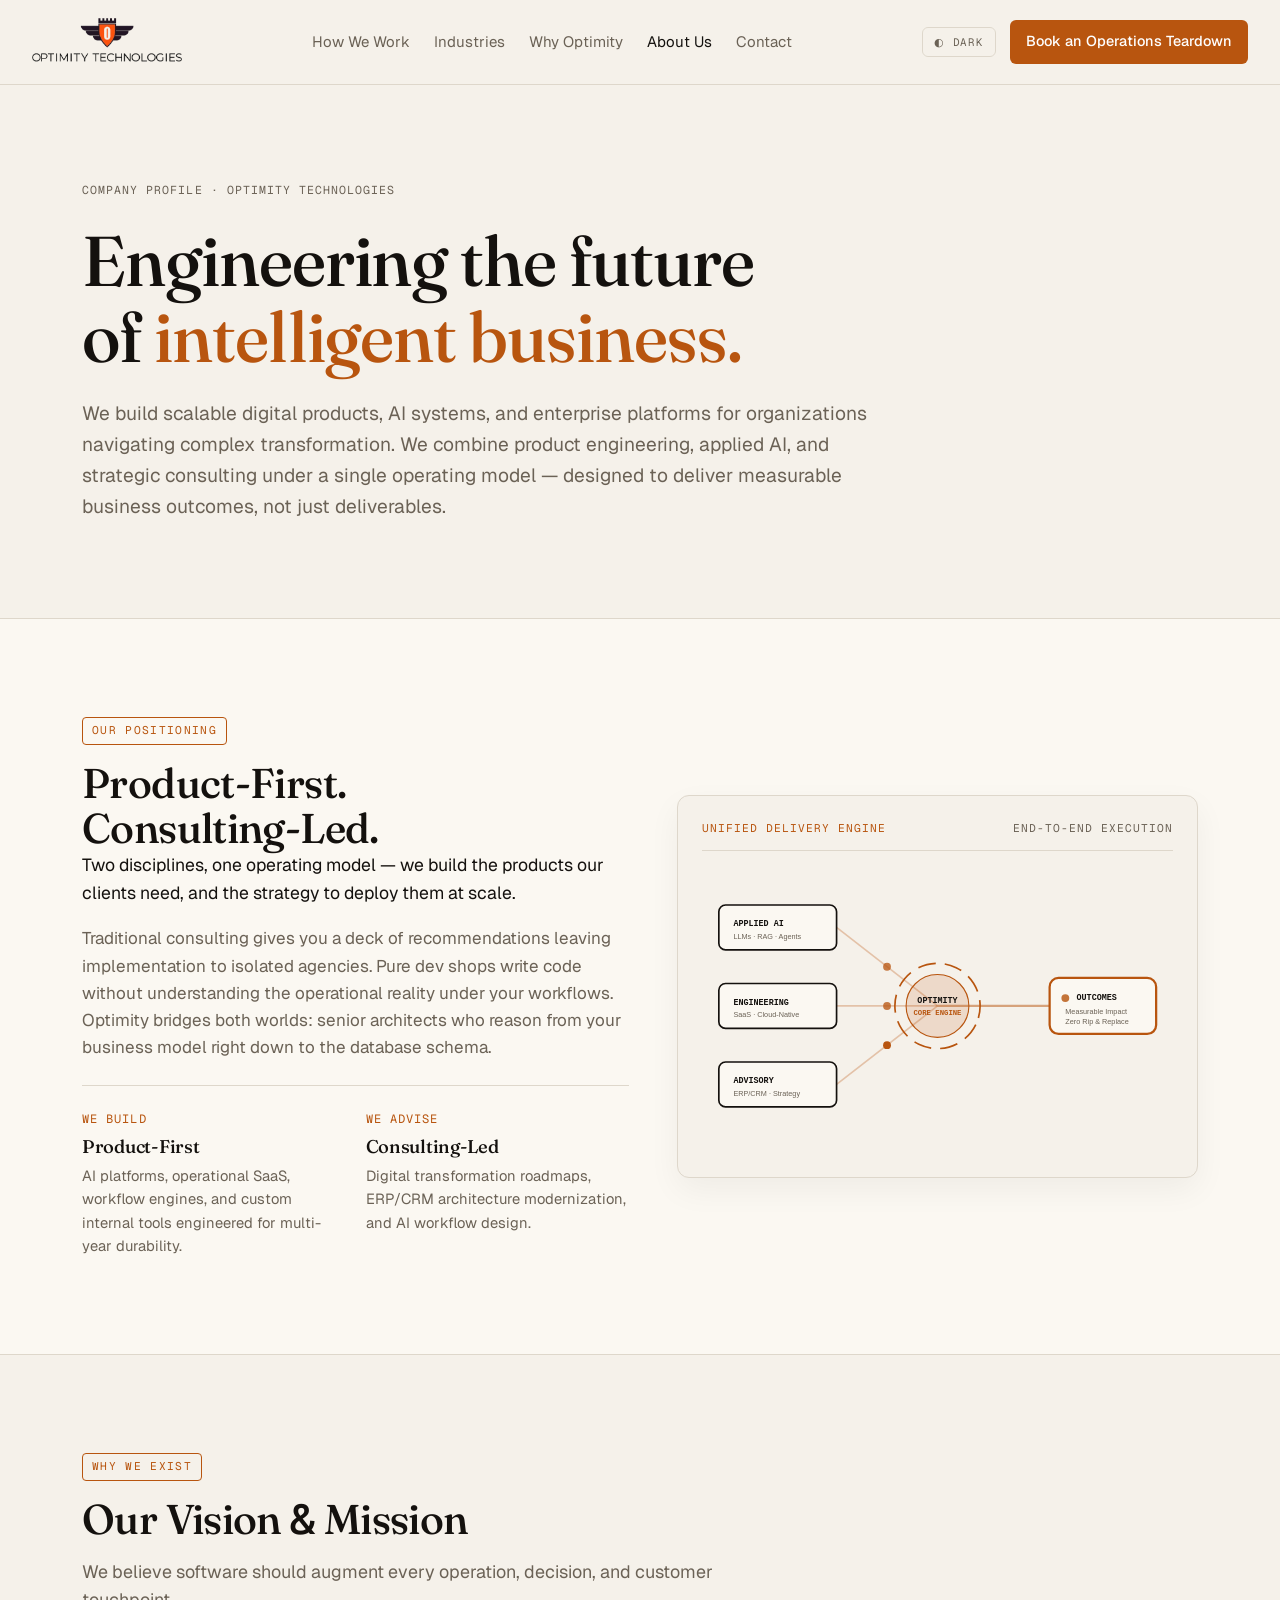
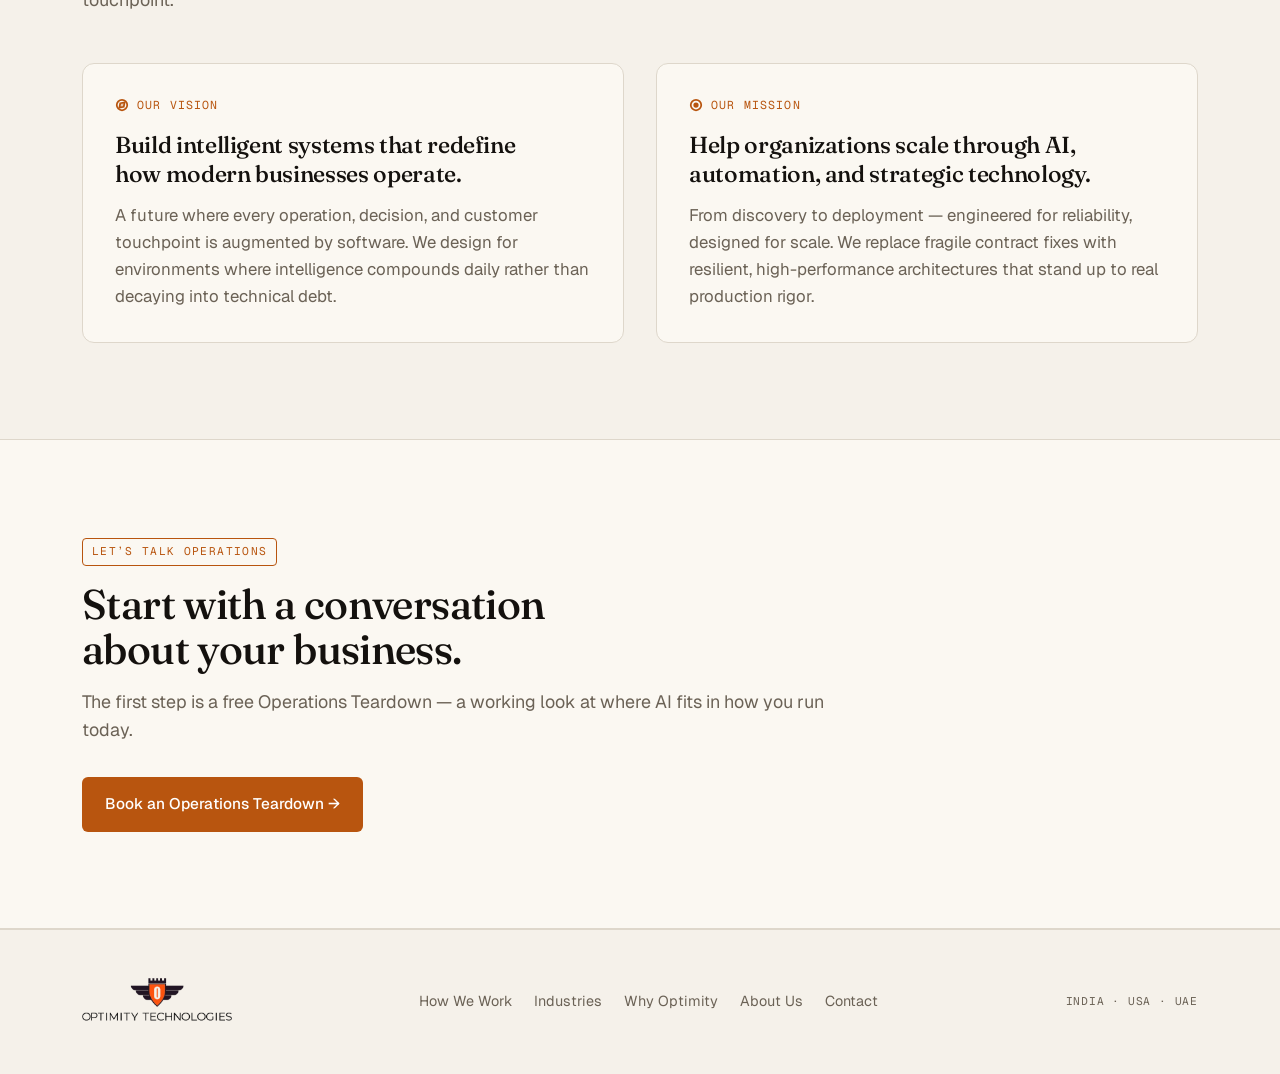
==== about.html @ 27d94c1c "fix(design): audit fixes — cache skew, ampersand glyphs, honest labels, dark-mode logos, SMIL reduce" ====
<!DOCTYPE html>
<html lang="en">
<head>
<meta charset="UTF-8">
<meta name="viewport" content="width=device-width, initial-scale=1.0">
<title>About Us — Optimity Technologies · Engineering the future of intelligent business.</title>
<meta name="description" content="Engineering the future of intelligent business. We combine product engineering, applied AI, and strategic consulting under a single delivery engine.">
<meta name="keywords" content="About Optimity Technologies, AI consulting firm, enterprise engineering team, AI leadership, operational intelligence, Optimity Technologies">
<meta name="author" content="Optimity Technologies">
<meta name="robots" content="index, follow">
<link rel="canonical" href="https://optimitytechnologies.com/about.html">

<!-- Open Graph / WhatsApp / LinkedIn -->
<meta property="og:type" content="website">
<meta property="og:url" content="https://optimitytechnologies.com/about.html">
<meta property="og:title" content="About Us — Optimity Technologies">
<meta property="og:description" content="Engineering the future of intelligent business. We combine product engineering, applied AI, and strategic consulting under a single delivery engine.">
<meta property="og:image" content="https://optimitytechnologies.com/wp-content/uploads/2022/08/optimity_logo-1-1.png">
<meta property="og:image:type" content="image/png">
<meta property="og:image:alt" content="Optimity Technologies Logo">
<meta property="og:site_name" content="Optimity Technologies">

<!-- Twitter Card -->
<meta name="twitter:card" content="summary_large_image">
<meta name="twitter:url" content="https://optimitytechnologies.com/about.html">
<meta name="twitter:title" content="About Us — Optimity Technologies">
<meta name="twitter:description" content="Engineering the future of intelligent business. We combine product engineering, applied AI, and strategic consulting under a single delivery engine.">
<meta name="twitter:image" content="https://optimitytechnologies.com/wp-content/uploads/2022/08/optimity_logo-1-1.png">

<link rel="preconnect" href="https://fonts.googleapis.com">
<link rel="preconnect" href="https://fonts.gstatic.com" crossorigin>
<link href="https://fonts.googleapis.com/css2?family=Fraunces:opsz,wght@9..144,400;9..144,500;9..144,600&family=Geist:wght@400;500;600&family=Geist+Mono:wght@400;500&display=swap" rel="stylesheet">
<link rel="icon" type="image/png" href="/favicon-96x96.png" sizes="96x96" />
<link rel="icon" type="image/svg+xml" href="/favicon.svg" />
<link rel="shortcut icon" href="/favicon.ico" />
<link rel="apple-touch-icon" sizes="180x180" href="/apple-touch-icon.png" />
<link rel="manifest" href="/site.webmanifest" />
<link rel="stylesheet" href="styles.css?v=20260809-v1">
<!-- LLM & AI Agent Markdown Discovery -->
<link rel="alternate" type="text/markdown" title="llms.txt" href="/llms.txt">
<!-- Schema.org JSON-LD for Google Sitelinks & Organization -->
<script type="application/ld+json">
{
  "@context": "https://schema.org",
  "@graph": [
    {
      "@type": "Organization",
      "@id": "https://optimitytechnologies.com/#organization",
      "name": "Optimity Technologies",
      "url": "https://optimitytechnologies.com/",
      "logo": {
        "@type": "ImageObject",
        "url": "https://optimitytechnologies.com/wp-content/uploads/2022/08/optimity_logo-1-1.png"
      },
      "description": "Operations-first AI consulting and engineering. We make the systems you already run intelligent — AI on top of your ERP, CRM, and operational tools."
    },
    {
      "@type": "WebSite",
      "@id": "https://optimitytechnologies.com/#website",
      "url": "https://optimitytechnologies.com/",
      "name": "Optimity Technologies",
      "description": "Engineering the future of intelligent business.",
      "publisher": {
        "@id": "https://optimitytechnologies.com/#organization"
      }
    },
    {
      "@type": "ItemList",
      "itemListElement": [
        {
          "@type": "SiteNavigationElement",
          "position": 1,
          "name": "How We Work",
          "description": "Our four-phase operational engineering methodology: Diagnose, Architect, Embed, and Scale.",
          "url": "https://optimitytechnologies.com/how-we-work.html"
        },
        {
          "@type": "SiteNavigationElement",
          "position": 2,
          "name": "Industries",
          "description": "Sector-aware AI engineering across Logistics, Financial Services, Healthcare, Retail, Manufacturing, and Enterprise SaaS.",
          "url": "https://optimitytechnologies.com/industries.html"
        },
        {
          "@type": "SiteNavigationElement",
          "position": 3,
          "name": "Why Optimity",
          "description": "What makes Optimity a different kind of technology partner and our three engagement models: Product Studio, Embedded Teams, and Strategic Advisory.",
          "url": "https://optimitytechnologies.com/why-optimity.html"
        },
        {
          "@type": "SiteNavigationElement",
          "position": 4,
          "name": "About Us",
          "description": "Meet the team bridging the gap between high-level AI consulting and production engineering.",
          "url": "https://optimitytechnologies.com/about.html"
        },
        {
          "@type": "SiteNavigationElement",
          "position": 5,
          "name": "Contact & Book Teardown",
          "description": "Start with a conversation about your business. Book a free Operations Teardown.",
          "url": "https://optimitytechnologies.com/contact.html"
        }
      ]
    }
  ]
}
</script>
</head>
<body>
<a class="skip" href="#main">Skip to content</a>

<div id="site-header"><!--#include virtual="/header.html" --></div>

<main id="main">

<!-- HERO -->
<header class="hero"><div class="wrap">
  <div class="eyebrow mono">Company Profile · Optimity Technologies</div>
  <h1>Engineering the future of <span class="accent">intelligent business.</span></h1>
  <p class="lead" style="max-width:820px; margin-top:24px;">We build scalable digital products, AI systems, and enterprise platforms for organizations navigating complex transformation. We combine product engineering, applied AI, and strategic consulting under a single operating model — designed to deliver measurable business outcomes, not just deliverables.</p>

</div></header>

<!-- POSITIONING & OPERATING MODEL -->
<section class="band"><div class="wrap">
  <div class="about-split">
    <div>
      <span class="kicker">Our Positioning</span>
      <h2>Product-First. Consulting-Led.</h2>
      <p style="font-size:1.1rem; margin-bottom:18px;">Two disciplines, one operating model — we build the products our clients need, and the strategy to deploy them at scale.</p>
      <p style="color:var(--muted); margin-bottom:24px;">Traditional consulting gives you a deck of recommendations leaving implementation to isolated agencies. Pure dev shops write code without understanding the operational reality under your workflows. Optimity bridges both worlds: senior architects who reason from your business model right down to the database schema.</p>
      
      <div style="display:grid; grid-template-columns:1fr 1fr; gap:20px; border-top:1px solid var(--hairline); padding-top:24px;">
        <div>
          <div class="mono" style="font-size:0.75rem; color:var(--accent); text-transform:uppercase; margin-bottom:6px;">We Build</div>
          <h3 style="font-size:1.15rem; margin-bottom:6px;">Product-First</h3>
          <p style="font-size:0.92rem; color:var(--muted);">AI platforms, operational SaaS, workflow engines, and custom internal tools engineered for multi-year durability.</p>
        </div>
        <div>
          <div class="mono" style="font-size:0.75rem; color:var(--accent); text-transform:uppercase; margin-bottom:6px;">We Advise</div>
          <h3 style="font-size:1.15rem; margin-bottom:6px;">Consulting-Led</h3>
          <p style="font-size:0.92rem; color:var(--muted);">Digital transformation roadmaps, ERP/CRM architecture modernization, and AI workflow design.</p>
        </div>
      </div>
    </div>
    
    <div class="operating-model-card" aria-hidden="true">
      <div style="display:flex; justify-content:space-between; align-items:center; border-bottom:1px solid var(--hairline); padding-bottom:12px;">
        <span class="mono" style="font-size:0.7rem; color:var(--accent); text-transform:uppercase;">Unified Delivery Engine</span>
        <span class="mono" style="font-size:0.7rem; color:var(--muted);">End-to-End Execution</span>
      </div>
      <div style="padding:10px 0;">
        <svg viewBox="0 0 420 230" fill="none" xmlns="http://www.w3.org/2000/svg" style="width:100%; height:auto;">
          <!-- Connecting Lines -->
          <line x1="120" y1="45" x2="210" y2="115" stroke="var(--accent)" stroke-width="1.5" stroke-opacity="0.3"/>
          <line x1="120" y1="115" x2="210" y2="115" stroke="var(--accent)" stroke-width="1.5" stroke-opacity="0.3"/>
          <line x1="120" y1="185" x2="210" y2="115" stroke="var(--accent)" stroke-width="1.5" stroke-opacity="0.3"/>
          <line x1="210" y1="115" x2="310" y2="115" stroke="var(--accent)" stroke-width="2" stroke-opacity="0.5"/>

          <!-- Animated Data Pulses -->
          <circle cx="165" cy="80" r="3.5" fill="var(--accent)">
            <animate attributeName="opacity" values="0.2;1;0.2" dur="2s" repeatCount="indefinite" begin="0s"/>
          </circle>
          <circle cx="165" cy="115" r="3.5" fill="var(--accent)">
            <animate attributeName="opacity" values="0.2;1;0.2" dur="2s" repeatCount="indefinite" begin="0.6s"/>
          </circle>
          <circle cx="165" cy="150" r="3.5" fill="var(--accent)">
            <animate attributeName="opacity" values="0.2;1;0.2" dur="2s" repeatCount="indefinite" begin="1.2s"/>
          </circle>

          <!-- Left Pillars -->
          <!-- Applied AI -->
          <rect x="15" y="25" width="105" height="40" rx="6" stroke="currentColor" stroke-width="1.5" fill="var(--surface)"/>
          <text x="28" y="44" fill="currentColor" font-family="monospace" font-size="7.5" font-weight="bold">APPLIED AI</text>
          <text x="28" y="55" fill="var(--muted)" font-family="sans-serif" font-size="6.5">LLMs · RAG · Agents</text>
          
          <!-- Product Engineering -->
          <rect x="15" y="95" width="105" height="40" rx="6" stroke="currentColor" stroke-width="1.5" fill="var(--surface)"/>
          <text x="28" y="114" fill="currentColor" font-family="monospace" font-size="7.5" font-weight="bold">ENGINEERING</text>
          <text x="28" y="125" fill="var(--muted)" font-family="sans-serif" font-size="6.5">SaaS · Cloud-Native</text>

          <!-- Strategic Consulting -->
          <rect x="15" y="165" width="105" height="40" rx="6" stroke="currentColor" stroke-width="1.5" fill="var(--surface)"/>
          <text x="28" y="184" fill="currentColor" font-family="monospace" font-size="7.5" font-weight="bold">ADVISORY</text>
          <text x="28" y="195" fill="var(--muted)" font-family="sans-serif" font-size="6.5">ERP/CRM · Strategy</text>

          <!-- Center Engine Ring -->
          <circle cx="210" cy="115" r="38" stroke="var(--accent)" stroke-width="1.5" stroke-dasharray="16 8">
            <animateTransform attributeName="transform" type="rotate" from="0 210 115" to="360 210 115" dur="18s" repeatCount="indefinite"/>
          </circle>
          <circle cx="210" cy="115" r="28" fill="var(--accent)" fill-opacity="0.15" stroke="var(--accent)" stroke-width="1"/>
          <text x="210" y="112" fill="currentColor" font-family="monospace" font-size="7.5" text-anchor="middle" font-weight="bold">OPTIMITY</text>
          <text x="210" y="123" fill="var(--accent)" font-family="monospace" font-size="6.5" text-anchor="middle" font-weight="bold">CORE ENGINE</text>

          <!-- Right Outcome Box -->
          <rect x="310" y="90" width="95" height="50" rx="8" stroke="var(--accent)" stroke-width="2" fill="var(--surface)"/>
          <circle cx="324" cy="108" r="3.5" fill="var(--accent)">
            <animate attributeName="opacity" values="1;0.3;1" dur="1.5s" repeatCount="indefinite"/>
          </circle>
          <text x="334" y="110" fill="currentColor" font-family="monospace" font-size="7.5" font-weight="bold">OUTCOMES</text>
          <text x="324" y="122" fill="var(--muted)" font-family="sans-serif" font-size="6.5">Measurable Impact</text>
          <text x="324" y="131" fill="var(--muted)" font-family="sans-serif" font-size="6.5">Zero Rip &amp; Replace</text>
        </svg>
      </div>
    </div>
  </div>
</div></section>

<!-- VISION & MISSION -->
<section><div class="wrap">
  <div class="section-head">
    <span class="kicker">Why we exist</span>
    <h2>Our Vision <span class="amp">&amp;</span> Mission</h2>
    <p>We believe software should augment every operation, decision, and customer touchpoint.</p>
  </div>
  
  <div class="vision-mission-grid">
    <div class="vm-card">
      <div class="vm-badge">
        <svg width="14" height="14" viewBox="0 0 16 16" fill="none" stroke="currentColor" stroke-width="2">
          <circle cx="8" cy="8" r="6"/>
          <polygon points="6,6 11,5 10,10 5,11" fill="currentColor" fill-opacity="0.3"/>
        </svg>
        <span>Our Vision</span>
      </div>
      <h3 style="font-size:1.45rem; line-height:1.25; margin-bottom:14px;">Build intelligent systems that redefine how modern businesses operate.</h3>
      <p style="color:var(--muted); font-size:1.05rem;">A future where every operation, decision, and customer touchpoint is augmented by software. We design for environments where intelligence compounds daily rather than decaying into technical debt.</p>
    </div>
    
    <div class="vm-card">
      <div class="vm-badge">
        <svg width="14" height="14" viewBox="0 0 16 16" fill="none" stroke="currentColor" stroke-width="2">
          <circle cx="8" cy="8" r="6"/>
          <circle cx="8" cy="8" r="2" fill="currentColor"/>
        </svg>
        <span>Our Mission</span>
      </div>
      <h3 style="font-size:1.45rem; line-height:1.25; margin-bottom:14px;">Help organizations scale through AI, automation, and strategic technology.</h3>
      <p style="color:var(--muted); font-size:1.05rem;">From discovery to deployment — engineered for reliability, designed for scale. We replace fragile contract fixes with resilient, high-performance architectures that stand up to real production rigor.</p>
    </div>
  </div>
</div></section>

<!-- CLOSING CTA -->
<section class="band"><div class="wrap"><div class="cta-block">
  <span class="kicker">Let’s talk operations</span>
  <h2>Start with a conversation about your business.</h2>
  <p>The first step is a free Operations Teardown — a working look at where AI fits in how you run today.</p>
  <a class="btn btn-primary" href="contact.html#book">Book an Operations Teardown →</a>
</div></div></section>

</main>

<div id="site-footer"><!--#include virtual="/footer.html" --></div>

<script src="components.js?v=20260722"></script>
<script src="theme.js"></script>
</body>
</html>
---- styles.css ----
/* Optimity — Engineered Editorial. Implements DESIGN.md. */

:root {
  --ink: #14110E;
  --paper: #F5F1EA;
  --surface: #FBF8F2;
  --muted: #6B6256;
  --hairline: #DED7CB;
  --accent: #B8550F;
  --accent-tint: #F3E2D2;
  --success: #2E7D54;
  --error: #B23A2E;
  --info: #3A5A8C;

  --serif: 'Fraunces', Georgia, 'Times New Roman', serif;
  --sans: 'Geist', system-ui, -apple-system, sans-serif;
  --mono: 'Geist Mono', ui-monospace, 'SF Mono', monospace;

  --maxw: 1180px;
  --gutter: 32px;

  --sp-2: 2px; --sp-4: 4px; --sp-8: 8px; --sp-16: 16px;
  --sp-24: 24px; --sp-32: 32px; --sp-48: 48px; --sp-64: 64px; --sp-96: 96px;

  --r-sm: 4px; --r-md: 6px; --r-lg: 12px;
  --dur-short: 180ms;
  --ease-out: cubic-bezier(.22,.61,.36,1);
}

[data-theme="dark"] {
  --ink: #F2ECE2;
  --paper: #14110E;
  --surface: #1D1915;
  --muted: #A89D8C;
  --hairline: #322B23;
  --accent: #E0853A;
  --accent-tint: #2A1E12;
}

* { box-sizing: border-box; margin: 0; padding: 0; }
html { scroll-behavior: smooth; }
@media (prefers-reduced-motion: reduce) { html { scroll-behavior: auto; } * { transition: none !important; animation: none !important; } }

body {
  background: var(--paper);
  color: var(--ink);
  font-family: var(--sans);
  font-size: 17px;
  line-height: 1.6;
  -webkit-font-smoothing: antialiased;
  text-rendering: optimizeLegibility;
  transition: background .3s var(--ease-out), color .3s var(--ease-out);
}

.wrap { max-width: var(--maxw); margin: 0 auto; padding: 0 var(--gutter); }
.wrap-narrow { max-width: 760px; margin: 0 auto; padding: 0 var(--gutter); }

/* Typography */
h1, h2, h3, h4 { font-family: var(--serif); font-weight: 500; line-height: 1.08; letter-spacing: -0.015em; text-wrap: balance; }
h1 { font-size: clamp(2.5rem, 5.5vw, 4.4rem); }
h2 { font-size: clamp(1.75rem, 3.4vw, 2.6rem); }
h3 { font-size: 1.3rem; line-height: 1.2; }
p { max-width: 64ch; }
a { color: inherit; text-decoration-thickness: 1px; text-underline-offset: 2px; }
.lead { font-size: 1.2rem; color: var(--muted); max-width: 56ch; }
.accent { color: var(--accent); }

.mono {
  font-family: var(--mono);
  font-size: .72rem;
  letter-spacing: .09em;
  text-transform: uppercase;
  color: var(--muted);
}
.eyebrow { margin-bottom: var(--sp-24); }
.kicker { /* small section label */
  font-family: var(--mono);
  font-size: .7rem;
  letter-spacing: .12em;
  text-transform: uppercase;
  color: var(--accent);
  border: 1px solid var(--accent);
  border-radius: var(--r-sm);
  padding: 4px 9px;
  display: inline-block;
  margin-bottom: var(--sp-16);
}

/* Skip link */
.skip { position: absolute; left: -9999px; top: 0; background: var(--ink); color: var(--paper); padding: 10px 16px; border-radius: var(--r-md); z-index: 200; }
.skip:focus { left: 12px; top: 12px; }

/* Nav */
nav.site {
  position: sticky; top: 0; z-index: 60;
  background: color-mix(in srgb, var(--paper) 86%, transparent);
  backdrop-filter: blur(10px);
  border-bottom: 1px solid var(--hairline);
}
nav.site .wrap { display: flex; align-items: center; justify-content: space-between; height: 84px; max-width: 1440px; width: 100%; gap: 24px; }
.brand { font-family: var(--serif); font-weight: 600; font-size: 1.4rem; letter-spacing: -0.02em; text-decoration: none; color: var(--ink); display: inline-flex; align-items: center; }
.brand .dot { color: var(--accent); }
.brand .logo-light, .brand .logo-dark { height: 48px; width: auto; max-width: 160px; object-fit: contain; display: block; }
.brand .logo-dark { display: none; }
[data-theme="dark"] .brand .logo-light { display: none; }
[data-theme="dark"] .brand .logo-dark { display: block; }
footer.site .brand .logo-light, footer.site .brand .logo-dark { height: 48px; max-width: 160px; }
.navlinks { display: flex; gap: 24px; align-items: center; justify-content: center; flex-grow: 1; }
.navlinks a.link { font-size: .94rem; text-decoration: none; color: var(--muted); transition: color var(--dur-short); white-space: nowrap; }
.navlinks a.link:hover, .navlinks a.link[aria-current="page"] { color: var(--ink); }
.navactions { display: flex; align-items: center; gap: 14px; flex-shrink: 0; }
.nav-cb { position: absolute; opacity: 0; pointer-events: none; }
.menu-btn { display: none; font-size: 1.4rem; line-height: 1; width: 40px; height: 40px; align-items: center; justify-content: center; border: 1px solid var(--hairline); border-radius: var(--r-md); background: transparent; color: var(--ink); cursor: pointer; user-select: none; }
.nav-cta .cta-short { display: none; }
.mobile-nav-actions { display: none; }

/* Theme toggle */
.toggle {
  font-family: var(--mono); font-size: .68rem; text-transform: uppercase; letter-spacing: .08em;
  border: 1px solid var(--hairline); background: transparent; color: var(--muted);
  padding: 7px 11px; border-radius: var(--r-md); cursor: pointer; transition: border-color var(--dur-short), color var(--dur-short);
}
.toggle:hover { border-color: var(--ink); color: var(--ink); }

/* Buttons */
.btn {
  display: inline-flex; align-items: center; gap: 8px;
  font-family: var(--sans); font-weight: 500; font-size: .96rem;
  padding: 14px 22px; border-radius: var(--r-md); border: 1px solid transparent;
  cursor: pointer; text-decoration: none; white-space: nowrap;
  transition: transform .12s var(--ease-out), background var(--dur-short), border-color var(--dur-short);
}
.btn:active { transform: translateY(1px); }
.btn-primary { background: var(--accent); color: #fff; }
.btn-primary:hover { background: #9d480c; }
[data-theme="dark"] .btn-primary { color: #14110E; }
[data-theme="dark"] .btn-primary:hover { background: #efa05c; }
.btn-ghost { background: transparent; color: var(--ink); border-color: var(--hairline); }
.btn-ghost:hover { border-color: var(--ink); }
.btn-sm { padding: 9px 15px; font-size: .9rem; }
.btn:focus-visible, a:focus-visible, button:focus-visible, input:focus-visible, textarea:focus-visible, select:focus-visible {
  outline: 2px solid var(--accent); outline-offset: 2px;
}

/* Section rhythm */
section { padding: var(--sp-96) 0; }
section.tight { padding: var(--sp-64) 0; }
.section-head { max-width: 62ch; margin-bottom: var(--sp-48); }
.section-head h2 { margin-bottom: var(--sp-16); }
.section-head p { color: var(--muted); font-size: 1.12rem; }
.divider { border: 0; border-top: 1px solid var(--hairline); }
.band { background: var(--surface); border-top: 1px solid var(--hairline); border-bottom: 1px solid var(--hairline); }

/* Hero */
.hero { padding: var(--sp-96) 0 var(--sp-64); }
.hero-grid { display: grid; grid-template-columns: 1.02fr 1.2fr; gap: var(--sp-48); align-items: center; }
.hero h1 { margin-bottom: var(--sp-24); }
.hero .lead { margin-bottom: var(--sp-32); }
.hero-cta { display: flex; gap: 14px; flex-wrap: wrap; align-items: center; }
.hero-cta .note { font-size: .86rem; color: var(--muted); }

/* The teardown artifact */
.artifact {
  background: var(--surface);
  border: 1px solid var(--hairline);
  border-radius: var(--r-lg);
  box-shadow: 0 1px 0 var(--hairline), 0 28px 56px -34px rgba(20,17,14,.45);
  overflow: hidden;
}
.artifact-head { display: flex; align-items: center; justify-content: space-between; padding: 12px 18px; border-bottom: 1px solid var(--hairline); }
.artifact-head .dots { display: flex; gap: 6px; }
.artifact-head .dots span { width: 10px; height: 10px; border-radius: 50%; background: var(--hairline); display: block; }
.artifact-head .tag { font-family: var(--mono); font-size: .7rem; text-transform: uppercase; letter-spacing: .08em; color: var(--accent); }
.artifact-body { padding: 22px 22px 24px; }
.artifact-title { font-family: var(--serif); font-size: 1.18rem; font-weight: 600; letter-spacing: -0.01em; margin-bottom: 3px; }
.artifact-sub { font-family: var(--mono); font-size: .72rem; letter-spacing: .03em; text-transform: uppercase; color: var(--muted); margin-bottom: 18px; }
.sysrow { display: flex; gap: 8px; flex-wrap: wrap; margin-bottom: 18px; }
.systag { font-family: var(--mono); font-size: .68rem; padding: 4px 9px; border: 1px solid var(--hairline); border-radius: var(--r-sm); color: var(--muted); }
.finding { display: grid; grid-template-columns: auto 1fr auto; gap: 14px; align-items: start; padding: 14px 0; border-top: 1px solid var(--hairline); }
.finding .num { font-family: var(--mono); font-size: .72rem; color: var(--accent); padding-top: 3px; }
.finding .ftitle { font-weight: 500; font-size: .98rem; line-height: 1.35; }
.finding .fdesc { font-size: .86rem; color: var(--muted); margin-top: 3px; line-height: 1.45; }
.pill { font-family: var(--mono); font-size: .68rem; text-transform: uppercase; letter-spacing: .06em; background: var(--accent-tint); color: var(--accent); padding: 4px 8px; border-radius: var(--r-sm); white-space: nowrap; align-self: start; }
.intervention { position: relative; }
.intervention::before { content: ""; position: absolute; left: -22px; top: 14px; bottom: 14px; width: 3px; background: var(--accent); border-radius: 2px; }
.finding.notyet .num { color: var(--muted); padding-top: 0; }
.finding.notyet .ftitle { color: var(--muted); font-weight: 400; font-size: .9rem; }
.finding.notyet .ftitle strong { color: var(--ink); font-weight: 600; }

/* Core Capabilities — Services Matrix */
.services-matrix .artifact-body { padding: 20px 20px 22px; }

/* Before/After Operations Map (hero artifact) */
.opsmap { padding: var(--sp-24); }
.opsmap-label { font-family: var(--mono); font-size: .72rem; text-transform: uppercase; letter-spacing: .08em; margin-bottom: 10px; }
.state-label { color: var(--info); }
.target-label { color: var(--accent); }
.opsmap-boxes { display: flex; flex-wrap: wrap; gap: var(--sp-8); }
.opsmap-box { border: 1px solid var(--info); color: var(--info); border-radius: var(--r-sm); padding: 5px 10px; font-family: var(--mono); font-size: .72rem; letter-spacing: .03em; }
.opsmap-scribble { margin-top: 6px; opacity: .55; display: block; }
.opsmap-scribble text { font-family: var(--mono); }
.opsmap-mid { display: flex; align-items: center; gap: 12px; margin: var(--sp-16) 0; }
.opsmap-line { flex: 1; border-top: 1px solid var(--hairline); }
.opsmap-fd { color: var(--accent); font-size: .72rem; }
.opsmap-target-grid { display: grid; grid-template-columns: 1fr auto 1fr; gap: 10px; align-items: center; }
.opsmap-tcol { display: flex; flex-direction: column; gap: var(--sp-8); }
.opsmap-tbox { border: 1px solid var(--hairline); color: var(--muted); border-radius: var(--r-sm); padding: 5px 10px; font-family: var(--mono); font-size: .72rem; text-align: center; }
.opsmap-core { border: 1.5px solid var(--accent); color: var(--accent); border-radius: var(--r-md); padding: var(--sp-16) 14px; font-family: var(--mono); font-size: .72rem; text-transform: uppercase; letter-spacing: .06em; text-align: center; background: var(--accent-tint, #F3E2D2); }
.opsmap-note { margin-top: var(--sp-16); color: var(--muted); font-size: .78rem; display: flex; justify-content: space-between; align-items: baseline; gap: var(--sp-8); }
.opsmap-sample { font-size: .6rem; }
[data-theme="dark"] .opsmap-core { background: color-mix(in srgb, var(--accent) 14%, transparent); }
.live-pulse { display: inline-flex; align-items: center; gap: 6px; font-weight: 500; }
.pulse-dot { width: 7px; height: 7px; border-radius: 50%; background: var(--accent); display: inline-block; animation: pulse-opacity 1.8s infinite ease-in-out; }
@keyframes pulse-opacity {
  0%, 100% { opacity: 1; transform: scale(1); }
  50% { opacity: 0.3; transform: scale(0.8); }
}

.services-grid { display: grid; grid-template-columns: 1fr 1fr; gap: 18px; margin-top: 6px; }
.services-grid .service-card:last-child { grid-column: 1 / -1; }
.service-card {
  background: var(--paper);
  border: 1px solid var(--hairline);
  border-radius: var(--r-md);
  padding: 14px 16px;
  display: flex;
  flex-direction: column;
  transition: transform var(--dur-short) var(--ease-out), border-color var(--dur-short), box-shadow var(--dur-short);
  position: relative;
  outline: none;
  overflow: hidden;
}
.service-card:hover, .service-card:focus-visible {
  border-color: var(--accent);
  transform: translateY(-2px);
  box-shadow: 0 8px 24px -12px rgba(20,17,14,.22);
}
[data-theme="dark"] .service-card:hover, [data-theme="dark"] .service-card:focus-visible {
  box-shadow: 0 8px 24px -12px rgba(0,0,0,.6);
}

.service-card-top { display: flex; justify-content: space-between; align-items: center; gap: 10px; margin-bottom: 10px; }
.service-badge {
  font-family: var(--mono); font-size: .63rem; text-transform: uppercase; letter-spacing: .06em;
  color: var(--muted); border: 1px solid var(--hairline); border-radius: var(--r-sm);
  padding: 3px 8px; background: var(--surface); white-space: nowrap;
}

/* Dedicated Animated SVG Visual Container inside each card */
.service-visual {
  width: 100%; height: 88px;
  background: var(--surface);
  border: 1px solid var(--hairline);
  border-radius: var(--r-sm);
  margin-bottom: 12px;
  display: flex; align-items: center; justify-content: center;
  position: relative; overflow: hidden;
  transition: border-color var(--dur-short);
}
.service-card:hover .service-visual { border-color: color-mix(in srgb, var(--accent) 50%, transparent); }
.service-visual svg { width: 100%; height: 100%; max-height: 88px; display: block; }

.service-card .ftitle { font-weight: 600; font-size: .95rem; line-height: 1.3; margin-bottom: 5px; color: var(--ink); }
.service-card .fdesc { font-size: .83rem; color: var(--muted); line-height: 1.44; margin-bottom: 12px; flex: 1; }
.service-tags { display: flex; gap: 6px; flex-wrap: wrap; margin-top: auto; }
.stag { font-family: var(--mono); font-size: .64rem; padding: 3px 8px; background: var(--surface); border: 1px solid var(--hairline); border-radius: var(--r-sm); color: var(--muted); transition: border-color var(--dur-short), color var(--dur-short); }
.service-card:hover .stag { border-color: color-mix(in srgb, var(--accent) 40%, transparent); color: var(--ink); }

/* Rich Keyframe Animations for SVG Micro-Illustrations */
@keyframes svg-packet-travel {
  0% { transform: translate(0, 0); opacity: 0; }
  20% { opacity: 1; }
  80% { opacity: 1; }
  100% { transform: translate(72px, -8px); opacity: 0; }
}
@keyframes svg-node-pulse {
  0%, 100% { transform: scale(1); opacity: 0.9; }
  50% { transform: scale(1.35); opacity: 0.4; }
}
@keyframes svg-bar-sweep {
  0%, 100% { transform: scaleY(0.4); }
  50% { transform: scaleY(1.0); }
}
@keyframes svg-ring-expand {
  0% { transform: scale(0.6); opacity: 1; }
  100% { transform: scale(1.8); opacity: 0; }
}
@keyframes svg-signal-fire {
  0%, 100% { opacity: 0.2; stroke-dashoffset: 40; }
  50% { opacity: 1; stroke-dashoffset: 0; }
}
@keyframes svg-core-spin {
  0% { transform: rotate(0deg); }
  100% { transform: rotate(360deg); }
}
@keyframes svg-orbit-rotate {
  0% { transform: rotate(0deg); }
  100% { transform: rotate(360deg); }
}
@keyframes svg-metric-scale {
  0%, 100% { transform: scaleX(0.5); }
  50% { transform: scaleX(1); }
}
@keyframes svg-vector-rise {
  0%, 100% { transform: translateY(3px); }
  50% { transform: translateY(-4px); }
}
@keyframes svg-glow-pulse {
  0%, 100% { fill-opacity: 0.2; }
  50% { fill-opacity: 0.85; }
}

.anim-packet { animation: svg-packet-travel 2.2s infinite cubic-bezier(0.4, 0, 0.2, 1); }
.anim-node { transform-box: fill-box; transform-origin: center; animation: svg-node-pulse 2s infinite ease-in-out; }
.anim-bar-1 { transform-box: fill-box; transform-origin: bottom; animation: svg-bar-sweep 2.4s infinite ease-in-out 0s; }
.anim-bar-2 { transform-box: fill-box; transform-origin: bottom; animation: svg-bar-sweep 2.4s infinite ease-in-out 0.4s; }
.anim-bar-3 { transform-box: fill-box; transform-origin: bottom; animation: svg-bar-sweep 2.4s infinite ease-in-out 0.8s; }
.anim-ring { transform-box: fill-box; transform-origin: center; animation: svg-ring-expand 2.6s infinite ease-out; }
.anim-signal { stroke-dasharray: 8 4; animation: svg-signal-fire 2s infinite linear; }
.anim-spin { transform-box: fill-box; transform-origin: center; animation: svg-core-spin 12s infinite linear; }
.anim-orbit { transform-box: fill-box; transform-origin: center; animation: svg-orbit-rotate 8s infinite linear; }
.anim-metric { transform-box: fill-box; transform-origin: left; animation: svg-metric-scale 3s infinite ease-in-out; }
.anim-vector { transform-box: fill-box; transform-origin: center; animation: svg-vector-rise 2.8s infinite ease-in-out; }
.anim-glow { animation: svg-glow-pulse 2.2s infinite ease-in-out; }

/* Neural Brain Circuitry Keyframes (Option 3) */
@keyframes opt3-cascade {
  0%, 100% { fill: currentColor; fill-opacity: 0.2; transform: scale(1); stroke-opacity: 0.6; }
  50% { fill: var(--accent); fill-opacity: 1; transform: scale(1.45); stroke-opacity: 1; }
}
@keyframes opt3-line-pulse {
  0%, 100% { stroke-opacity: 0.15; stroke-width: 1.2; stroke: var(--accent); }
  50% { stroke-opacity: 0.95; stroke-width: 2.2; stroke: var(--accent); }
}
.opt3-n-l1 { transform-box: fill-box; transform-origin: center; animation: opt3-cascade 2.8s infinite ease-in-out 0s; fill: currentColor; fill-opacity: 0.2; }
.opt3-n-l2 { transform-box: fill-box; transform-origin: center; animation: opt3-cascade 2.8s infinite ease-in-out 0.7s; fill: currentColor; fill-opacity: 0.2; }
.opt3-n-l3 { transform-box: fill-box; transform-origin: center; animation: opt3-cascade 2.8s infinite ease-in-out 1.4s; fill: currentColor; fill-opacity: 0.2; }
.opt3-n-l4 { transform-box: fill-box; transform-origin: center; animation: opt3-cascade 2.8s infinite ease-in-out 2.1s; fill: var(--accent); fill-opacity: 0.2; }
.opt3-path { animation: opt3-line-pulse 2.8s infinite ease-in-out; }

/* Problem Split Section & Visual Card */
.problem-split {
  display: grid;
  grid-template-columns: 1fr 1.12fr;
  gap: var(--sp-48);
  align-items: center;
}
.problem-text {
  margin-bottom: 0;
}
.problem-visual-card {
  background: var(--paper);
  border: 1px solid var(--hairline);
  border-radius: var(--r-lg);
  padding: var(--sp-24);
  box-shadow: 0 12px 32px rgba(0, 0, 0, 0.05);
  display: flex;
  flex-direction: column;
  gap: var(--sp-16);
  position: relative;
  overflow: hidden;
  width: 100%;
}
.problem-visual-header {
  display: flex;
  justify-content: space-between;
  align-items: center;
  gap: var(--sp-8);
}
.problem-visual-header .accent-badge {
  border-color: color-mix(in srgb, var(--accent) 40%, transparent);
  color: var(--accent);
  background: color-mix(in srgb, var(--accent) 8%, var(--surface));
  font-weight: 600;
}
.problem-svg-container {
  width: 100%;
  background: var(--surface);
  border: 1px solid var(--hairline);
  border-radius: var(--r-md);
  padding: var(--sp-16) var(--sp-8);
  display: flex;
  align-items: center;
  justify-content: center;
}
.problem-svg-container svg {
  width: 100%;
  height: auto;
  max-height: 200px;
  display: block;
}
.problem-visual-footer {
  display: flex;
  gap: var(--sp-8);
  flex-wrap: wrap;
}
@media (max-width: 860px) {
  .problem-split {
    grid-template-columns: 1fr;
    gap: var(--sp-32);
  }
}

/* Two-column entry points */
.cols-2 { display: grid; grid-template-columns: 1fr 1fr; gap: var(--sp-24); }
.entry { background: var(--surface); border: 1px solid var(--hairline); border-radius: var(--r-lg); padding: var(--sp-32); }
.entry h3 { margin-bottom: var(--sp-8); }
.entry .tagline { font-family: var(--mono); font-size: .68rem; text-transform: uppercase; letter-spacing: .1em; color: var(--accent); margin-bottom: var(--sp-16); }
.entry p { color: var(--muted); font-size: .98rem; }

/* Steps */
.steps { display: grid; grid-template-columns: repeat(3, 1fr); gap: var(--sp-32); }
.step .step-n { font-family: var(--mono); font-size: .72rem; color: var(--accent); margin-bottom: var(--sp-16); }
.step h3 { margin-bottom: var(--sp-8); }
.step p { color: var(--muted); font-size: .98rem; }

/* Capability list */
.caps { display: grid; grid-template-columns: 1fr 1fr; gap: 0 var(--sp-48); }
.cap { padding: var(--sp-24) 0; border-top: 1px solid var(--hairline); display: grid; grid-template-columns: auto 1fr; gap: var(--sp-16); }
.cap .cap-n { font-family: var(--mono); font-size: .72rem; color: var(--accent); padding-top: 4px; }
.cap h3 { font-size: 1.12rem; margin-bottom: var(--sp-4); }
.cap p { color: var(--muted); font-size: .95rem; }

/* Compact teardown cards */
.teardowns { display: grid; grid-template-columns: repeat(3, 1fr); gap: var(--sp-24); }
.tcard { background: var(--surface); border: 1px solid var(--hairline); border-radius: var(--r-lg); overflow: hidden; display: flex; flex-direction: column; }
.tcard .tcard-head { padding: 16px 18px 12px; border-bottom: 1px solid var(--hairline); }
.tcard .tcard-title { font-family: var(--serif); font-size: 1.05rem; font-weight: 600; }
.tcard .tcard-sub { font-family: var(--mono); font-size: .68rem; text-transform: uppercase; letter-spacing: .04em; color: var(--muted); margin-top: 4px; line-height: 1.4; }
.tcard .tcard-body { padding: 14px 18px 18px; flex: 1; display: flex; flex-direction: column; }
.tcard .sysrow { margin-bottom: 14px; }
.tcard .tfinding { display: grid; grid-template-columns: auto 1fr; gap: 10px; padding: 9px 0; border-top: 1px solid var(--hairline); position: relative; }
.tcard .tfinding .tn { font-family: var(--mono); font-size: .66rem; color: var(--accent); padding-top: 2px; }
.tcard .tfinding .tt { font-size: .88rem; line-height: 1.4; }
.tcard .tfinding.iv { padding-left: 12px; }
.tcard .tfinding.iv::before { content: ""; position: absolute; left: 0; top: 10px; bottom: 10px; width: 2px; background: var(--accent); border-radius: 2px; }
.tcard .notyet { margin-top: auto; padding-top: 16px; border-top: 1px solid var(--hairline); display: flex; gap: 9px; align-items: baseline; }
.ny-tag { font-family: var(--mono); font-size: .68rem; text-transform: uppercase; letter-spacing: .06em; color: var(--muted); border: 1px solid var(--hairline); border-radius: var(--r-sm); padding: 3px 7px; white-space: nowrap; flex: none; }
.tcard .notyet .ny-text { font-size: .85rem; color: var(--muted); line-height: 1.42; }

/* Funnel steps (how it works after teardown) */
.funnel { display: grid; grid-template-columns: repeat(3, 1fr); gap: var(--sp-24); counter-reset: f; }
.fstep { padding: var(--sp-24); border: 1px solid var(--hairline); border-radius: var(--r-lg); background: var(--surface); }
.fstep .fn { font-family: var(--mono); font-size: .72rem; color: var(--accent); margin-bottom: 10px; }
.fstep h3 { font-size: 1.05rem; margin-bottom: 6px; }
.fstep p { font-size: .9rem; color: var(--muted); }

/* Differentiator list */
.diffs { display: grid; grid-template-columns: 1fr 1fr; gap: 0 var(--sp-48); }
.diff { padding: var(--sp-24) 0; border-top: 1px solid var(--hairline); }
.diff h3 { font-size: 1.05rem; margin-bottom: var(--sp-4); }
.diff p { color: var(--muted); font-size: .95rem; }

/* Closing CTA */
.cta-block { text-align: left; }
.cta-block h2 { margin-bottom: var(--sp-16); max-width: 18ch; }
.cta-block p { color: var(--muted); font-size: 1.12rem; margin-bottom: var(--sp-32); }

/* Contact / form */
.contact-grid { display: grid; grid-template-columns: 1fr 1fr; gap: var(--sp-64); align-items: start; }
.field { margin-bottom: var(--sp-16); }
.field label { display: block; font-size: .85rem; font-weight: 500; margin-bottom: 6px; }
.field label .opt { color: var(--muted); font-weight: 400; }
.input, .textarea, select.input {
  width: 100%; font-family: var(--sans); font-size: .96rem; color: var(--ink);
  padding: 11px 14px; border: 1px solid var(--hairline); border-radius: var(--r-md);
  background: var(--paper); transition: border-color var(--dur-short);
}
.input:focus, .textarea:focus { border-color: var(--accent); }
.textarea { min-height: 92px; resize: vertical; }
.form-note { font-size: .82rem; color: var(--muted); margin-top: var(--sp-16); }
.offices { display: grid; gap: var(--sp-16); margin-top: var(--sp-24); }
.office { padding-top: var(--sp-16); border-top: 1px solid var(--hairline); }
.office .city { font-weight: 500; }
.office .meta { font-size: .9rem; color: var(--muted); }

/* Calendly booking embed */
.booking-embed { border: 1px solid var(--hairline); border-radius: var(--r-lg); overflow: hidden; background: #f5f1ea; min-height: 700px; }
.booking-embed .calendly-inline-widget { width: 100%; }

/* What-you-get list */
.getlist { list-style: none; margin-top: var(--sp-24); }
.getlist li { padding: 12px 0 12px 26px; border-top: 1px solid var(--hairline); position: relative; font-size: .98rem; }
.getlist li::before { content: "→"; position: absolute; left: 0; color: var(--accent); }

/* Footer */
footer.site { border-top: 1px solid var(--hairline); padding: var(--sp-48) 0; color: var(--muted); }
footer.site .wrap { display: flex; justify-content: space-between; gap: var(--sp-24); flex-wrap: wrap; align-items: center; }
footer.site .fnav { display: flex; gap: 22px; flex-wrap: wrap; }
footer.site a { color: var(--muted); text-decoration: none; font-size: .9rem; }
footer.site a:hover { color: var(--ink); }
footer.site .fmeta { font-family: var(--mono); font-size: .7rem; text-transform: uppercase; letter-spacing: .07em; }

/* About Us Page Components */
.about-split {
  display: grid;
  grid-template-columns: 1.05fr 1fr;
  gap: var(--sp-48);
  align-items: center;
}
.operating-model-card {
  background: var(--paper);
  border: 1px solid var(--hairline);
  border-radius: var(--r-lg);
  padding: var(--sp-24);
  box-shadow: 0 12px 32px rgba(0, 0, 0, 0.05);
  display: flex;
  flex-direction: column;
  gap: var(--sp-16);
  position: relative;
  overflow: hidden;
  width: 100%;
}
.vision-mission-grid {
  display: grid;
  grid-template-columns: 1fr 1fr;
  gap: var(--sp-32);
}
.vm-card {
  background: var(--surface);
  border: 1px solid var(--hairline);
  border-radius: var(--r-lg);
  padding: var(--sp-32);
  display: flex;
  flex-direction: column;
  position: relative;
}
.vm-card .vm-badge {
  font-family: var(--mono);
  font-size: .72rem;
  letter-spacing: .1em;
  text-transform: uppercase;
  color: var(--accent);
  margin-bottom: var(--sp-16);
  display: inline-flex;
  align-items: center;
  gap: 8px;
}
.industries-grid {
  display: grid;
  grid-template-columns: repeat(3, 1fr);
  gap: var(--sp-24);
}
.ind-card {
  background: var(--surface);
  border: 1px solid var(--hairline);
  border-radius: var(--r-lg);
  padding: var(--sp-24);
  display: flex;
  flex-direction: column;
  gap: var(--sp-8);
}
.ind-card .ind-icon {
  color: var(--accent);
  margin-bottom: 4px;
}
.diffs-grid {
  display: grid;
  grid-template-columns: repeat(3, 1fr);
  gap: var(--sp-24);
}
.diff-card {
  background: var(--paper);
  border: 1px solid var(--hairline);
  border-radius: var(--r-lg);
  padding: var(--sp-24);
}
.diff-card .diff-tag {
  font-family: var(--mono);
  font-size: .68rem;
  text-transform: uppercase;
  letter-spacing: .08em;
  color: var(--accent);
  margin-bottom: var(--sp-8);
  display: block;
}
.models-grid {
  display: grid;
  grid-template-columns: repeat(3, 1fr);
  gap: var(--sp-24);
}
.model-card {
  background: var(--surface);
  border: 1px solid var(--hairline);
  border-radius: var(--r-lg);
  padding: var(--sp-32);
  display: flex;
  flex-direction: column;
}
.model-card .model-n {
  font-family: var(--mono);
  font-size: .72rem;
  color: var(--accent);
  margin-bottom: var(--sp-16);
}
.ind-deep-grid {
  display: grid;
  grid-template-columns: repeat(2, 1fr);
  gap: var(--sp-32);
}
.ind-deep-card {
  background: var(--surface);
  border: 1px solid var(--hairline);
  border-radius: var(--r-lg);
  padding: var(--sp-32);
  display: flex;
  flex-direction: column;
  gap: var(--sp-16);
  transition: transform var(--dur-short), border-color var(--dur-short);
}
.ind-deep-card .ind-header {
  display: flex;
  align-items: center;
  gap: var(--sp-16);
}
.ind-deep-card .ind-icon {
  color: var(--accent);
  width: 44px;
  height: 44px;
  border-radius: var(--r-md);
  background: var(--paper);
  border: 1px solid var(--hairline);
  display: flex;
  align-items: center;
  justify-content: center;
  flex-shrink: 0;
}
.ind-deep-card .ind-title h3 {
  font-size: 1.35rem;
  margin: 0;
}
.ind-deep-card .ind-title span {
  font-family: var(--mono);
  font-size: 0.72rem;
  color: var(--accent);
  text-transform: uppercase;
  letter-spacing: 0.06em;
}
.ind-deep-card .ind-blueprint {
  margin-top: auto;
  padding: var(--sp-16);
  background: var(--paper);
  border-left: 2px solid var(--accent);
  border-radius: 0 var(--r-md) var(--r-md) 0;
}
.ind-deep-card:hover {
  border-color: var(--accent);
  transform: translateY(-2px);
}

/* Deployment log (ledger of deployment dossiers) */
.amp { font-family: var(--sans); }
.dlog { border-top: 1px solid var(--ink); }
.dlog-row { display: grid; grid-template-columns: 24% 1fr; gap: var(--sp-24); padding: var(--sp-24) 0; border-bottom: 1px solid var(--hairline); }
.dlog-dep { color: var(--accent); font-size: .68rem; display: block; margin-bottom: 6px; }
.dlog-name { font-family: var(--serif); font-size: 1.3rem; font-weight: 500; margin: 0 0 4px; }
.dlog-sector { color: var(--muted); font-size: .62rem; display: block; margin-bottom: var(--sp-8); }
.dlog-chips { display: flex; flex-wrap: wrap; gap: 5px; }
.dlog-diagram { border: 1px solid var(--hairline); border-radius: var(--r-md); background: var(--surface); padding: 14px 18px; display: flex; align-items: center; gap: 14px; margin-bottom: var(--sp-16); }
.dlog-zl { font-size: .58rem; display: block; margin-bottom: 6px; }
.dlog-boxes { display: flex; flex-wrap: wrap; gap: 6px; }
.dlog-cbox { border: 1px solid var(--info); color: var(--info); border-radius: var(--r-sm); padding: 4px 9px; font-family: var(--mono); font-size: .66rem; white-space: nowrap; }
.dlog-arrow { flex: 1; min-width: 28px; border-top: 1px solid var(--muted); position: relative; }
.dlog-arrow::after { content: "▸"; position: absolute; right: -3px; top: -10px; color: var(--muted); font-size: .7rem; }
.dlog-corewrap { text-align: center; }
.dlog-core { display: inline-block; border: 1.5px solid var(--accent); color: var(--accent); border-radius: var(--r-md); padding: 9px 13px; font-family: var(--mono); font-size: .66rem; text-transform: uppercase; letter-spacing: .05em; background: var(--accent-tint, #F3E2D2); white-space: nowrap; }
.dlog-prod { display: inline-block; border: 1px solid var(--hairline); color: var(--muted); border-radius: var(--r-sm); padding: 5px 10px; font-family: var(--mono); font-size: .62rem; text-transform: uppercase; white-space: nowrap; }
.dlog-cols { display: grid; grid-template-columns: repeat(4, 1fr); gap: var(--sp-16); }
.dlog-h { color: var(--muted); font-size: .6rem; display: block; margin-bottom: 5px; }
.dlog-col p { font-size: .83rem; line-height: 1.48; }
.dlog-result { font-family: var(--mono); font-variant-numeric: tabular-nums; }
.dlog-result b { color: var(--accent); font-weight: 500; }
.dlog-resnote { color: var(--muted); font-size: .76rem; margin-top: 3px; }
[data-theme="dark"] .dlog { border-top-color: var(--ink); }
[data-theme="dark"] .dlog-core { background: color-mix(in srgb, var(--accent) 14%, transparent); }

/* Responsive */
@media (max-width: 920px) {
  .hero-grid, .contact-grid, .about-split { grid-template-columns: 1fr; gap: var(--sp-32); }
  .steps, .teardowns, .funnel, .industries-grid, .ind-deep-grid, .compliance-grid, .diffs-grid, .models-grid { grid-template-columns: 1fr; }
  .dlog-row { grid-template-columns: 1fr; gap: var(--sp-16); }
  .dlog-cols { grid-template-columns: 1fr 1fr; }
  .dlog-diagram { flex-wrap: wrap; }
  .caps, .diffs, .vision-mission-grid { grid-template-columns: 1fr; }
}
@media (max-width: 1040px) {
  .menu-btn { display: inline-flex; }
  .desktop-only { display: none !important; }
  .nav-cta .cta-long { display: none; }
  .nav-cta .cta-short { display: inline; }
  .navactions { gap: 10px; }
  nav.site .wrap { gap: 16px; }
  .navlinks {
    position: absolute; top: 84px; left: 0; right: 0;
    flex-direction: column; align-items: stretch; gap: 0; margin: 0;
    background: var(--paper); border-bottom: 1px solid var(--hairline);
    padding: 4px var(--gutter) 20px; display: none;
    box-shadow: 0 20px 40px -28px rgba(20,17,14,.5);
  }
  .nav-cb:checked ~ .navlinks { display: flex; }
  .navlinks a.link { padding: 14px 0; border-top: 1px solid var(--hairline); font-size: 1rem; white-space: normal; }
  .mobile-nav-actions {
    display: flex; align-items: center; justify-content: space-between; gap: 16px;
    padding-top: 18px; margin-top: 4px; border-top: 1px solid var(--hairline); width: 100%;
  }
  .mobile-nav-actions .toggle {
    margin: 0; padding: 11px 16px; font-size: 0.82rem; border: 1px solid var(--hairline);
    border-radius: var(--r-md); background: transparent; color: var(--ink); cursor: pointer; flex-shrink: 0;
  }
  .mobile-nav-actions .nav-cta {
    flex-grow: 1; text-align: center; justify-content: center; padding: 12px 18px; font-size: 0.94rem; display: inline-flex;
  }
}

@media (max-width: 680px) {
  .cols-2, .services-grid { grid-template-columns: 1fr; }
  section { padding: var(--sp-64) 0; }
  :root { --gutter: 20px; }
}

/* Trusted By Companies Section — Engineered Editorial Design */
.trusted-section {
  background: var(--paper);
  border-top: 1px solid var(--hairline);
  border-bottom: 1px solid var(--hairline);
  padding: var(--sp-64) 0;
}

.trusted-logos-grid {
  display: grid;
  grid-template-columns: repeat(7, 1fr);
  gap: var(--sp-16);
  align-items: center;
}

@media (max-width: 1024px) {
  .trusted-logos-grid {
    grid-template-columns: repeat(4, 1fr);
  }
}

@media (max-width: 640px) {
  .trusted-logos-grid {
    grid-template-columns: repeat(2, 1fr);
  }
}

.trusted-card {
  background: var(--surface);
  border: 1px solid var(--hairline);
  border-radius: var(--r-md);
  padding: 12px 14px;
  height: 76px;
  display: flex;
  align-items: center;
  justify-content: center;
  text-align: center;
  overflow: hidden;
  transition: transform var(--dur-short) var(--ease-out), border-color var(--dur-short), box-shadow var(--dur-short);
}

[data-theme="dark"] .trusted-card {
  /* Logos are dark marks; they need a light ground in both themes. */
  background: #F5F1EA;
  border-color: #DED7CB;
}


.trusted-card:hover {
  border-color: var(--accent);
  transform: translateY(-2px);
  box-shadow: 0 4px 16px -4px rgba(20, 17, 14, 0.12);
}

.trusted-logo-img {
  max-height: 42px;
  max-width: 110px;
  width: auto;
  height: auto;
  object-fit: contain;
  object-position: center;
  mix-blend-mode: multiply;
  filter: grayscale(100%) opacity(0.75);
  transition: filter var(--dur-short) var(--ease-out), opacity var(--dur-short);
}

.trusted-card:hover .trusted-logo-img {
  filter: grayscale(0%) opacity(1);
}

[data-theme="dark"] .trusted-card:hover .trusted-logo-img {
  filter: grayscale(0%) opacity(1);
}

.trusted-logo-text {
  font-family: var(--sans);
  font-weight: 600;
  font-size: 0.95rem;
  letter-spacing: -0.01em;
  color: var(--ink);
  white-space: nowrap;
}

.is-hidden {
  display: none !important;
}
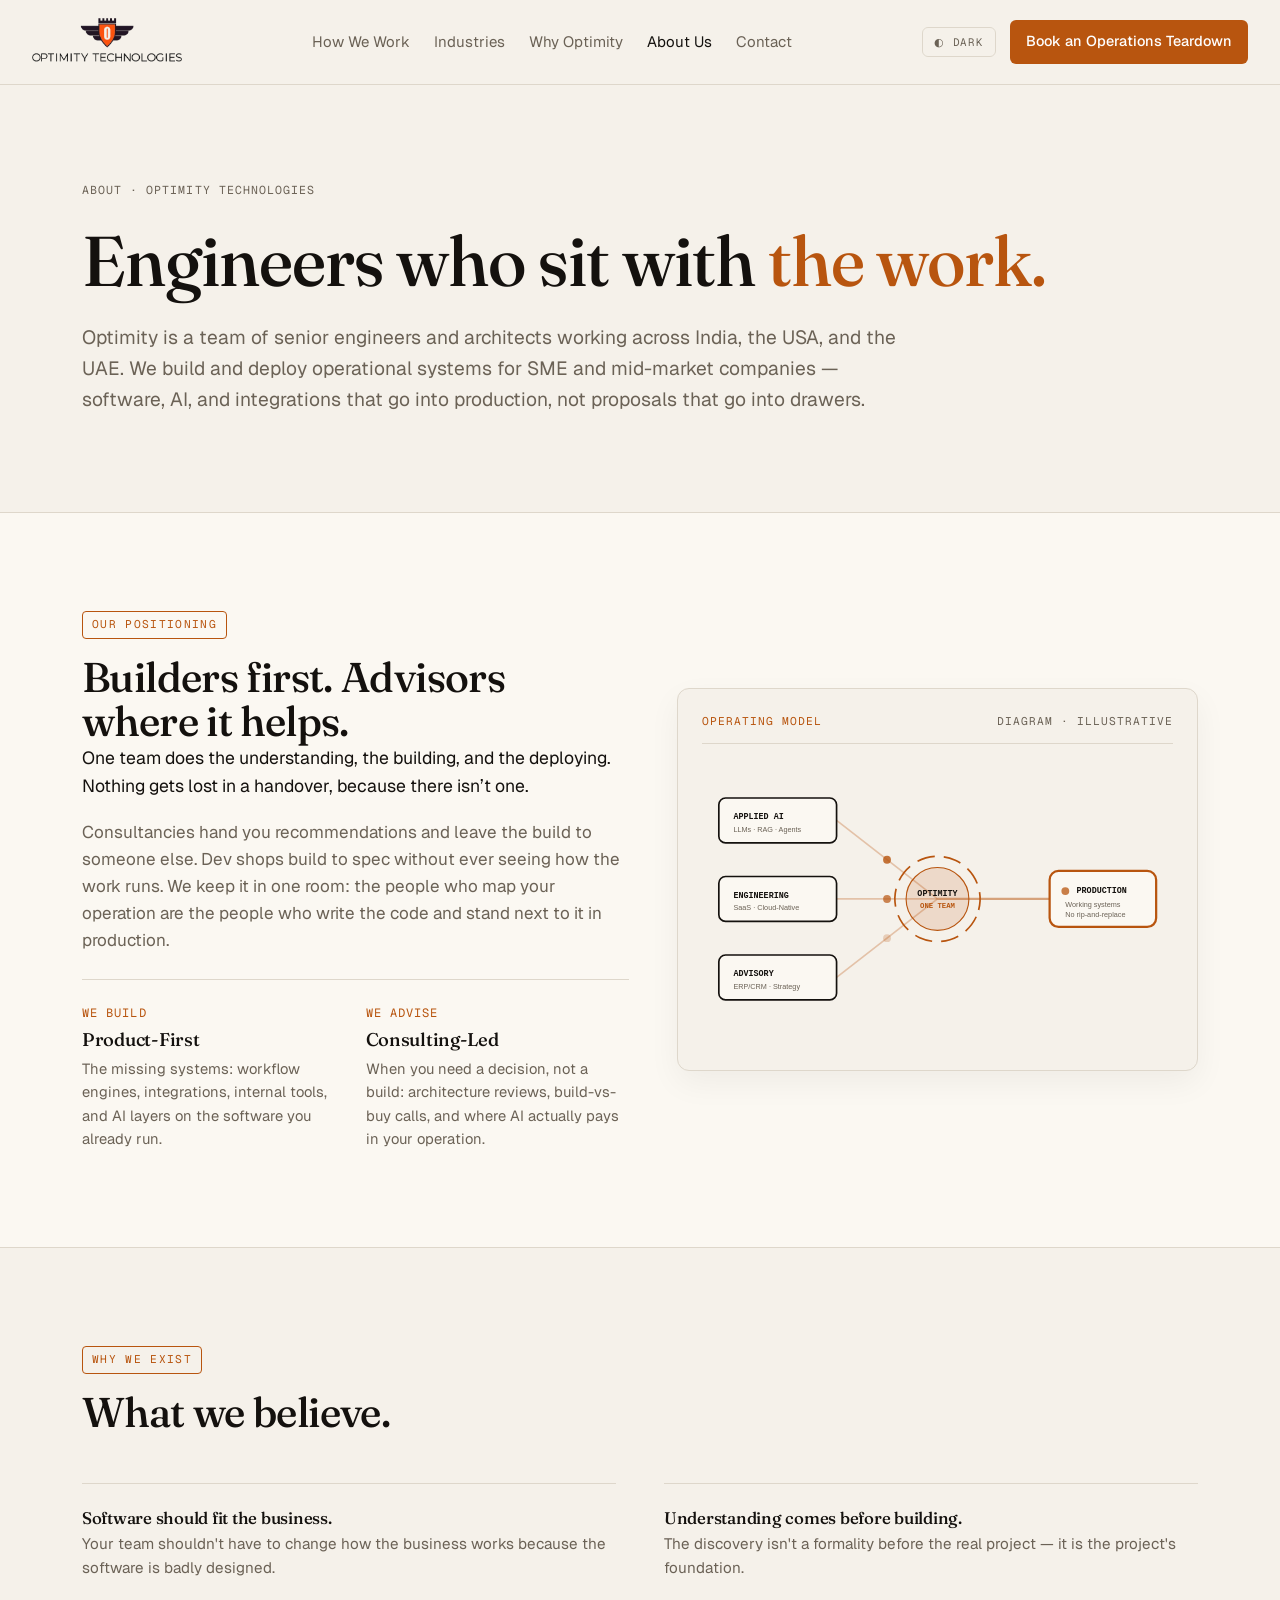
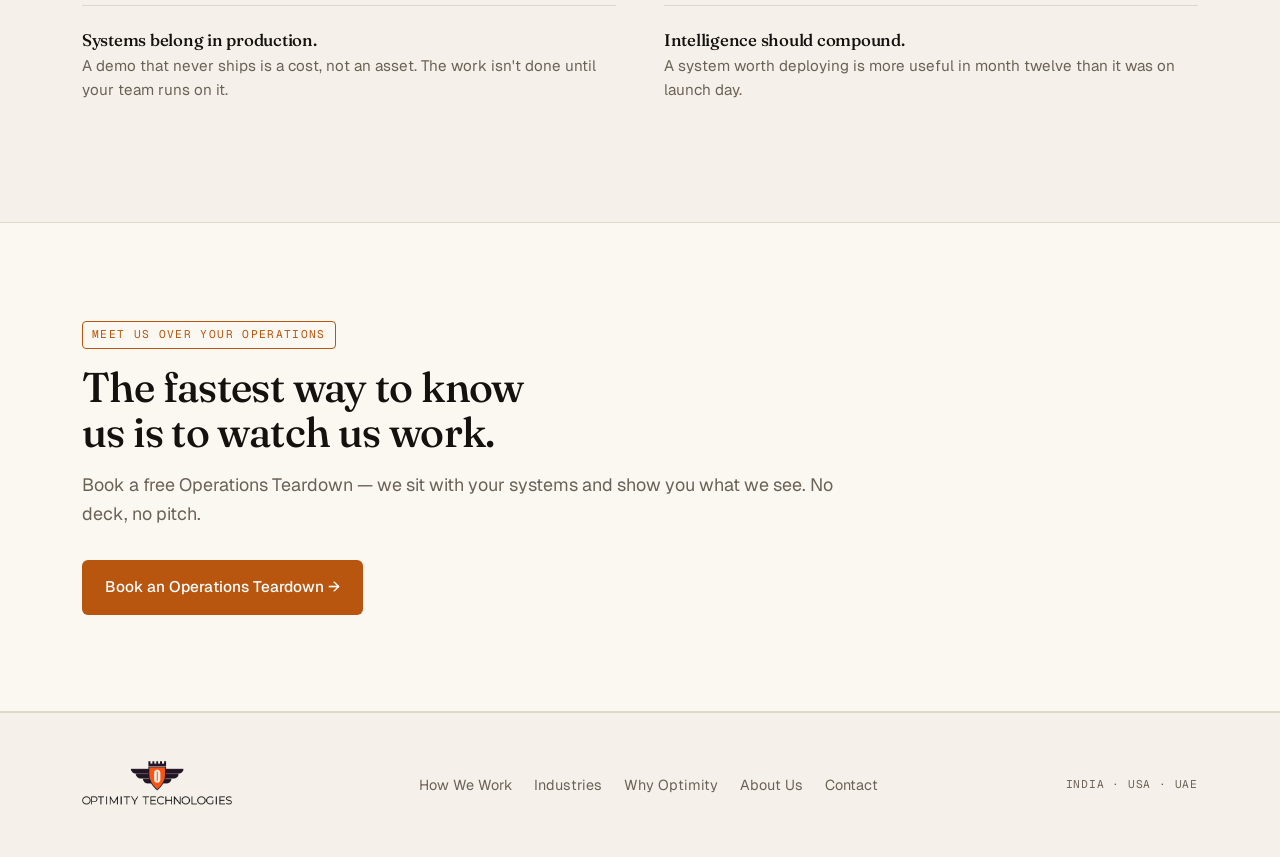
==== commit 494e6745: "feat(voice): rewrite industries, why-optimity, and about in the operator voice Per DESIGN.md v2 voic" ====
--- a/about.html
+++ b/about.html
@@ -3,8 +3,8 @@
 <head>
 <meta charset="UTF-8">
 <meta name="viewport" content="width=device-width, initial-scale=1.0">
-<title>About Us — Optimity Technologies · Engineering the future of intelligent business.</title>
-<meta name="description" content="Engineering the future of intelligent business. We combine product engineering, applied AI, and strategic consulting under a single delivery engine.">
+<title>About Us — Optimity Technologies · We build and deploy the systems your business actually needs.</title>
+<meta name="description" content="Senior engineers and architects across India, the USA, and the UAE. We build and deploy operational systems for SME and mid-market companies.">
 <meta name="keywords" content="About Optimity Technologies, AI consulting firm, enterprise engineering team, AI leadership, operational intelligence, Optimity Technologies">
 <meta name="author" content="Optimity Technologies">
 <meta name="robots" content="index, follow">
@@ -14,7 +14,7 @@
 <meta property="og:type" content="website">
 <meta property="og:url" content="https://optimitytechnologies.com/about.html">
 <meta property="og:title" content="About Us — Optimity Technologies">
-<meta property="og:description" content="Engineering the future of intelligent business. We combine product engineering, applied AI, and strategic consulting under a single delivery engine.">
+<meta property="og:description" content="Senior engineers and architects across India, the USA, and the UAE. We build and deploy operational systems for SME and mid-market companies.">
 <meta property="og:image" content="https://optimitytechnologies.com/wp-content/uploads/2022/08/optimity_logo-1-1.png">
 <meta property="og:image:type" content="image/png">
 <meta property="og:image:alt" content="Optimity Technologies Logo">
@@ -24,7 +24,7 @@
 <meta name="twitter:card" content="summary_large_image">
 <meta name="twitter:url" content="https://optimitytechnologies.com/about.html">
 <meta name="twitter:title" content="About Us — Optimity Technologies">
-<meta name="twitter:description" content="Engineering the future of intelligent business. We combine product engineering, applied AI, and strategic consulting under a single delivery engine.">
+<meta name="twitter:description" content="Senior engineers and architects across India, the USA, and the UAE. We build and deploy operational systems for SME and mid-market companies.">
 <meta name="twitter:image" content="https://optimitytechnologies.com/wp-content/uploads/2022/08/optimity_logo-1-1.png">
 
 <link rel="preconnect" href="https://fonts.googleapis.com">
@@ -59,7 +59,7 @@
       "@id": "https://optimitytechnologies.com/#website",
       "url": "https://optimitytechnologies.com/",
       "name": "Optimity Technologies",
-      "description": "Engineering the future of intelligent business.",
+      "description": "We build and deploy the systems your business actually needs.",
       "publisher": {
         "@id": "https://optimitytechnologies.com/#organization"
       }
@@ -117,10 +117,9 @@
 
 <!-- HERO -->
 <header class="hero"><div class="wrap">
-  <div class="eyebrow mono">Company Profile · Optimity Technologies</div>
-  <h1>Engineering the future of <span class="accent">intelligent business.</span></h1>
-  <p class="lead" style="max-width:820px; margin-top:24px;">We build scalable digital products, AI systems, and enterprise platforms for organizations navigating complex transformation. We combine product engineering, applied AI, and strategic consulting under a single operating model — designed to deliver measurable business outcomes, not just deliverables.</p>
-
+  <div class="eyebrow mono">About · Optimity Technologies</div>
+  <h1>Engineers who sit with <span class="accent">the work.</span></h1>
+  <p class="lead" style="max-width:820px; margin-top:24px;">Optimity is a team of senior engineers and architects working across India, the USA, and the UAE. We build and deploy operational systems for SME and mid-market companies — software, AI, and integrations that go into production, not proposals that go into drawers.</p>
 </div></header>
 
 <!-- POSITIONING & OPERATING MODEL -->
@@ -128,28 +127,28 @@
   <div class="about-split">
     <div>
       <span class="kicker">Our Positioning</span>
-      <h2>Product-First. Consulting-Led.</h2>
-      <p style="font-size:1.1rem; margin-bottom:18px;">Two disciplines, one operating model — we build the products our clients need, and the strategy to deploy them at scale.</p>
-      <p style="color:var(--muted); margin-bottom:24px;">Traditional consulting gives you a deck of recommendations leaving implementation to isolated agencies. Pure dev shops write code without understanding the operational reality under your workflows. Optimity bridges both worlds: senior architects who reason from your business model right down to the database schema.</p>
+      <h2>Builders first. Advisors where it helps.</h2>
+      <p style="font-size:1.1rem; margin-bottom:18px;">One team does the understanding, the building, and the deploying. Nothing gets lost in a handover, because there isn’t one.</p>
+      <p style="color:var(--muted); margin-bottom:24px;">Consultancies hand you recommendations and leave the build to someone else. Dev shops build to spec without ever seeing how the work runs. We keep it in one room: the people who map your operation are the people who write the code and stand next to it in production.</p>
       
       <div style="display:grid; grid-template-columns:1fr 1fr; gap:20px; border-top:1px solid var(--hairline); padding-top:24px;">
         <div>
           <div class="mono" style="font-size:0.75rem; color:var(--accent); text-transform:uppercase; margin-bottom:6px;">We Build</div>
           <h3 style="font-size:1.15rem; margin-bottom:6px;">Product-First</h3>
-          <p style="font-size:0.92rem; color:var(--muted);">AI platforms, operational SaaS, workflow engines, and custom internal tools engineered for multi-year durability.</p>
+          <p style="font-size:0.92rem; color:var(--muted);">The missing systems: workflow engines, integrations, internal tools, and AI layers on the software you already run.</p>
         </div>
         <div>
           <div class="mono" style="font-size:0.75rem; color:var(--accent); text-transform:uppercase; margin-bottom:6px;">We Advise</div>
           <h3 style="font-size:1.15rem; margin-bottom:6px;">Consulting-Led</h3>
-          <p style="font-size:0.92rem; color:var(--muted);">Digital transformation roadmaps, ERP/CRM architecture modernization, and AI workflow design.</p>
+          <p style="font-size:0.92rem; color:var(--muted);">When you need a decision, not a build: architecture reviews, build-vs-buy calls, and where AI actually pays in your operation.</p>
         </div>
       </div>
     </div>
     
     <div class="operating-model-card" aria-hidden="true">
       <div style="display:flex; justify-content:space-between; align-items:center; border-bottom:1px solid var(--hairline); padding-bottom:12px;">
-        <span class="mono" style="font-size:0.7rem; color:var(--accent); text-transform:uppercase;">Unified Delivery Engine</span>
-        <span class="mono" style="font-size:0.7rem; color:var(--muted);">End-to-End Execution</span>
+        <span class="mono" style="font-size:0.7rem; color:var(--accent); text-transform:uppercase;">Operating model</span>
+        <span class="mono" style="font-size:0.7rem; color:var(--muted);">Diagram · illustrative</span>
       </div>
       <div style="padding:10px 0;">
         <svg viewBox="0 0 420 230" fill="none" xmlns="http://www.w3.org/2000/svg" style="width:100%; height:auto;">
@@ -192,62 +191,41 @@
           </circle>
           <circle cx="210" cy="115" r="28" fill="var(--accent)" fill-opacity="0.15" stroke="var(--accent)" stroke-width="1"/>
           <text x="210" y="112" fill="currentColor" font-family="monospace" font-size="7.5" text-anchor="middle" font-weight="bold">OPTIMITY</text>
-          <text x="210" y="123" fill="var(--accent)" font-family="monospace" font-size="6.5" text-anchor="middle" font-weight="bold">CORE ENGINE</text>
+          <text x="210" y="123" fill="var(--accent)" font-family="monospace" font-size="6.5" text-anchor="middle" font-weight="bold">ONE TEAM</text>
 
           <!-- Right Outcome Box -->
           <rect x="310" y="90" width="95" height="50" rx="8" stroke="var(--accent)" stroke-width="2" fill="var(--surface)"/>
           <circle cx="324" cy="108" r="3.5" fill="var(--accent)">
             <animate attributeName="opacity" values="1;0.3;1" dur="1.5s" repeatCount="indefinite"/>
           </circle>
-          <text x="334" y="110" fill="currentColor" font-family="monospace" font-size="7.5" font-weight="bold">OUTCOMES</text>
-          <text x="324" y="122" fill="var(--muted)" font-family="sans-serif" font-size="6.5">Measurable Impact</text>
-          <text x="324" y="131" fill="var(--muted)" font-family="sans-serif" font-size="6.5">Zero Rip &amp; Replace</text>
+          <text x="334" y="110" fill="currentColor" font-family="monospace" font-size="7.5" font-weight="bold">PRODUCTION</text>
+          <text x="324" y="122" fill="var(--muted)" font-family="sans-serif" font-size="6.5">Working systems</text>
+          <text x="324" y="131" fill="var(--muted)" font-family="sans-serif" font-size="6.5">No rip-and-replace</text>
         </svg>
       </div>
     </div>
   </div>
 </div></section>
 
-<!-- VISION & MISSION -->
+<!-- WHAT WE BELIEVE -->
 <section><div class="wrap">
   <div class="section-head">
     <span class="kicker">Why we exist</span>
-    <h2>Our Vision <span class="amp">&amp;</span> Mission</h2>
-    <p>We believe software should augment every operation, decision, and customer touchpoint.</p>
+    <h2>What we believe.</h2>
   </div>
-  
-  <div class="vision-mission-grid">
-    <div class="vm-card">
-      <div class="vm-badge">
-        <svg width="14" height="14" viewBox="0 0 16 16" fill="none" stroke="currentColor" stroke-width="2">
-          <circle cx="8" cy="8" r="6"/>
-          <polygon points="6,6 11,5 10,10 5,11" fill="currentColor" fill-opacity="0.3"/>
-        </svg>
-        <span>Our Vision</span>
-      </div>
-      <h3 style="font-size:1.45rem; line-height:1.25; margin-bottom:14px;">Build intelligent systems that redefine how modern businesses operate.</h3>
-      <p style="color:var(--muted); font-size:1.05rem;">A future where every operation, decision, and customer touchpoint is augmented by software. We design for environments where intelligence compounds daily rather than decaying into technical debt.</p>
-    </div>
-    
-    <div class="vm-card">
-      <div class="vm-badge">
-        <svg width="14" height="14" viewBox="0 0 16 16" fill="none" stroke="currentColor" stroke-width="2">
-          <circle cx="8" cy="8" r="6"/>
-          <circle cx="8" cy="8" r="2" fill="currentColor"/>
-        </svg>
-        <span>Our Mission</span>
-      </div>
-      <h3 style="font-size:1.45rem; line-height:1.25; margin-bottom:14px;">Help organizations scale through AI, automation, and strategic technology.</h3>
-      <p style="color:var(--muted); font-size:1.05rem;">From discovery to deployment — engineered for reliability, designed for scale. We replace fragile contract fixes with resilient, high-performance architectures that stand up to real production rigor.</p>
-    </div>
+  <div class="diffs">
+    <div class="diff"><h3>Software should fit the business.</h3><p>Your team shouldn't have to change how the business works because the software is badly designed.</p></div>
+    <div class="diff"><h3>Understanding comes before building.</h3><p>The discovery isn't a formality before the real project — it is the project's foundation.</p></div>
+    <div class="diff"><h3>Systems belong in production.</h3><p>A demo that never ships is a cost, not an asset. The work isn't done until your team runs on it.</p></div>
+    <div class="diff"><h3>Intelligence should compound.</h3><p>A system worth deploying is more useful in month twelve than it was on launch day.</p></div>
   </div>
 </div></section>
 
 <!-- CLOSING CTA -->
 <section class="band"><div class="wrap"><div class="cta-block">
-  <span class="kicker">Let’s talk operations</span>
-  <h2>Start with a conversation about your business.</h2>
-  <p>The first step is a free Operations Teardown — a working look at where AI fits in how you run today.</p>
+  <span class="kicker">Meet us over your operations</span>
+  <h2>The fastest way to know us is to watch us work.</h2>
+  <p>Book a free Operations Teardown — we sit with your systems and show you what we see. No deck, no pitch.</p>
   <a class="btn btn-primary" href="contact.html#book">Book an Operations Teardown →</a>
 </div></div></section>
 
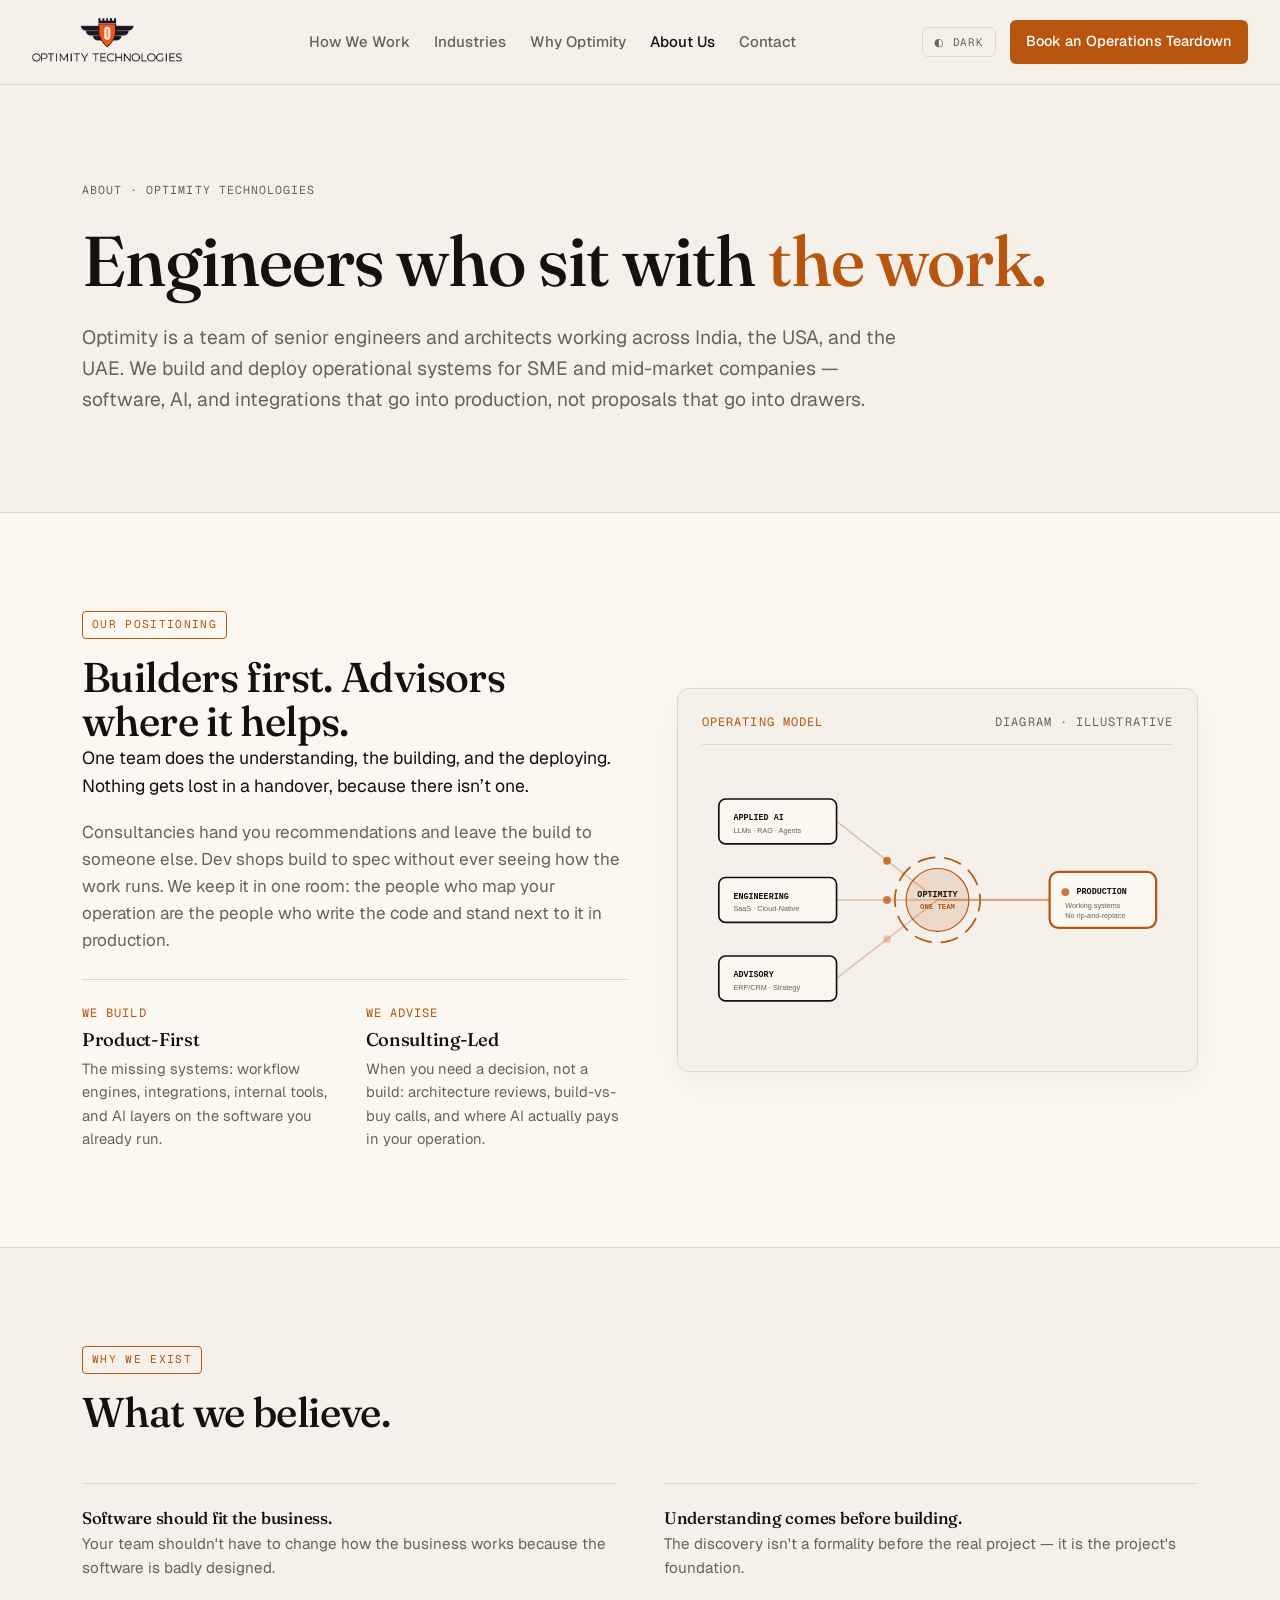
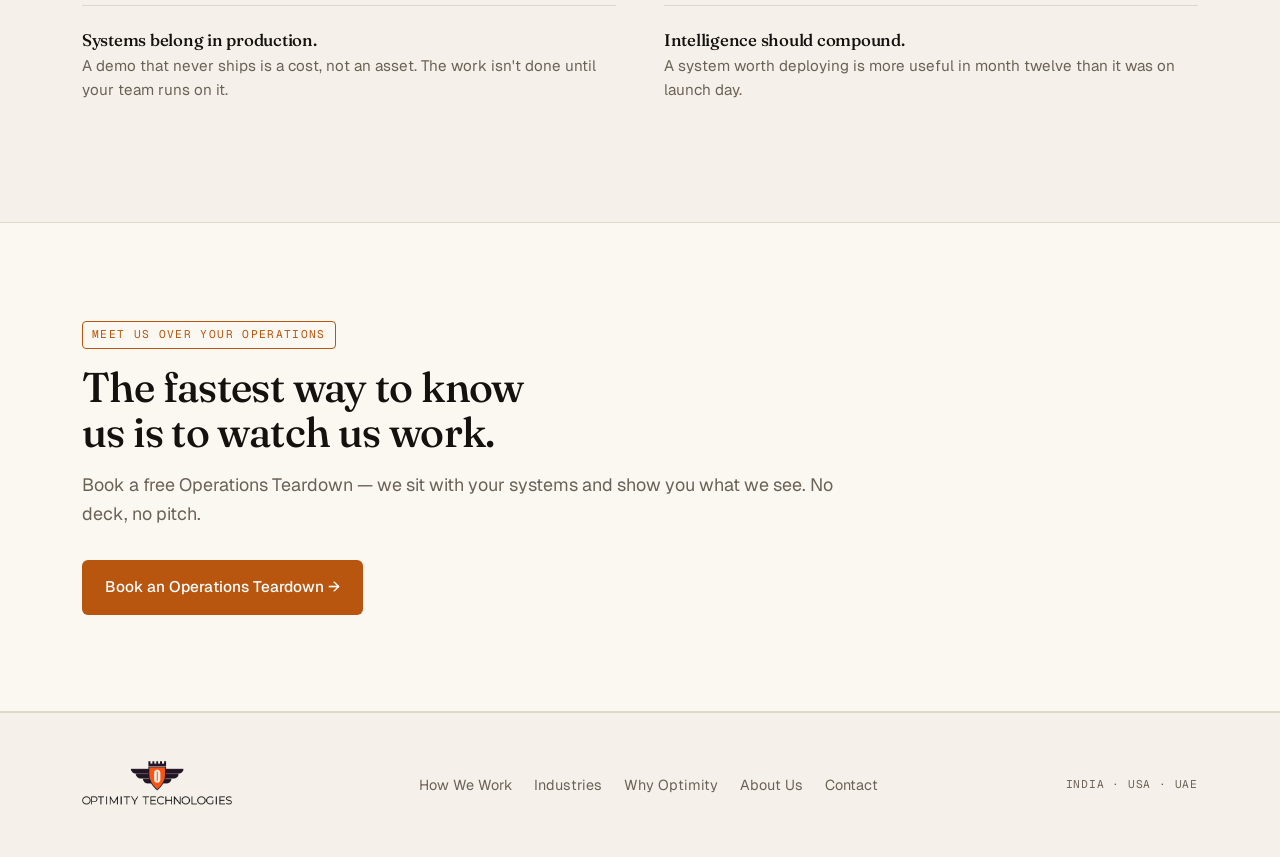
==== commit aaeabc60: "refactor(css): sweep inline styles into token-based component classes 107 inline style attributes re" ====
--- a/about.html
+++ b/about.html
@@ -119,7 +119,7 @@
 <header class="hero"><div class="wrap">
   <div class="eyebrow mono">About · Optimity Technologies</div>
   <h1>Engineers who sit with <span class="accent">the work.</span></h1>
-  <p class="lead" style="max-width:820px; margin-top:24px;">Optimity is a team of senior engineers and architects working across India, the USA, and the UAE. We build and deploy operational systems for SME and mid-market companies — software, AI, and integrations that go into production, not proposals that go into drawers.</p>
+  <p class="lead lead-wide">Optimity is a team of senior engineers and architects working across India, the USA, and the UAE. We build and deploy operational systems for SME and mid-market companies — software, AI, and integrations that go into production, not proposals that go into drawers.</p>
 </div></header>
 
 <!-- POSITIONING & OPERATING MODEL -->
@@ -128,30 +128,30 @@
     <div>
       <span class="kicker">Our Positioning</span>
       <h2>Builders first. Advisors where it helps.</h2>
-      <p style="font-size:1.1rem; margin-bottom:18px;">One team does the understanding, the building, and the deploying. Nothing gets lost in a handover, because there isn’t one.</p>
-      <p style="color:var(--muted); margin-bottom:24px;">Consultancies hand you recommendations and leave the build to someone else. Dev shops build to spec without ever seeing how the work runs. We keep it in one room: the people who map your operation are the people who write the code and stand next to it in production.</p>
+      <p class="lede">One team does the understanding, the building, and the deploying. Nothing gets lost in a handover, because there isn’t one.</p>
+      <p class="text-muted mb-24">Consultancies hand you recommendations and leave the build to someone else. Dev shops build to spec without ever seeing how the work runs. We keep it in one room: the people who map your operation are the people who write the code and stand next to it in production.</p>
       
-      <div style="display:grid; grid-template-columns:1fr 1fr; gap:20px; border-top:1px solid var(--hairline); padding-top:24px;">
+      <div class="split-cols">
         <div>
-          <div class="mono" style="font-size:0.75rem; color:var(--accent); text-transform:uppercase; margin-bottom:6px;">We Build</div>
-          <h3 style="font-size:1.15rem; margin-bottom:6px;">Product-First</h3>
-          <p style="font-size:0.92rem; color:var(--muted);">The missing systems: workflow engines, integrations, internal tools, and AI layers on the software you already run.</p>
+          <div class="mono split-label">We Build</div>
+          <h3 class="split-title">Product-First</h3>
+          <p class="split-text">The missing systems: workflow engines, integrations, internal tools, and AI layers on the software you already run.</p>
         </div>
         <div>
-          <div class="mono" style="font-size:0.75rem; color:var(--accent); text-transform:uppercase; margin-bottom:6px;">We Advise</div>
-          <h3 style="font-size:1.15rem; margin-bottom:6px;">Consulting-Led</h3>
-          <p style="font-size:0.92rem; color:var(--muted);">When you need a decision, not a build: architecture reviews, build-vs-buy calls, and where AI actually pays in your operation.</p>
+          <div class="mono split-label">We Advise</div>
+          <h3 class="split-title">Consulting-Led</h3>
+          <p class="split-text">When you need a decision, not a build: architecture reviews, build-vs-buy calls, and where AI actually pays in your operation.</p>
         </div>
       </div>
     </div>
     
     <div class="operating-model-card" aria-hidden="true">
-      <div style="display:flex; justify-content:space-between; align-items:center; border-bottom:1px solid var(--hairline); padding-bottom:12px;">
-        <span class="mono" style="font-size:0.7rem; color:var(--accent); text-transform:uppercase;">Operating model</span>
-        <span class="mono" style="font-size:0.7rem; color:var(--muted);">Diagram · illustrative</span>
+      <div class="omc-head">
+        <span class="mono omc-kicker">Operating model</span>
+        <span class="mono omc-note">Diagram · illustrative</span>
       </div>
-      <div style="padding:10px 0;">
-        <svg viewBox="0 0 420 230" fill="none" xmlns="http://www.w3.org/2000/svg" style="width:100%; height:auto;">
+      <div class="omc-body">
+        <svg viewBox="0 0 420 230" fill="none" xmlns="http://www.w3.org/2000/svg" class="svg-fluid">
           <!-- Connecting Lines -->
           <line x1="120" y1="45" x2="210" y2="115" stroke="var(--accent)" stroke-width="1.5" stroke-opacity="0.3"/>
           <line x1="120" y1="115" x2="210" y2="115" stroke="var(--accent)" stroke-width="1.5" stroke-opacity="0.3"/>
--- a/styles.css
+++ b/styles.css
@@ -808,3 +808,67 @@
 
 
 
+
+/* --- Inline-style cleanup: shared component + utility classes --- */
+.lead-wide { max-width: 820px; margin-top: var(--sp-24); }
+.lead-mt { margin-top: var(--sp-24); }
+.link { color: var(--accent); text-decoration: none; font-weight: 500; }
+.link-plain { text-decoration: none; }
+.svg-fluid { width: 100%; height: auto; }
+.text-muted { color: var(--muted); }
+.mb-16 { margin-bottom: var(--sp-16); }
+.mb-24 { margin-bottom: var(--sp-24); }
+.mb-48 { margin-bottom: var(--sp-48); }
+.mt-32 { margin-top: var(--sp-32); }
+.cols-2--wide { gap: var(--sp-48); }
+.hero .note { margin-top: 18px; }
+.trusted-section .section-head { margin-bottom: var(--sp-32); }
+
+/* Editorial paragraphs (how-we-work, about) */
+.lede { font-size: 1.1rem; }
+.lede + .lede { margin-top: 18px; }
+.about-split .lede { margin-bottom: 18px; }
+
+/* Stage rows (how-we-work: Understand · Build · Operate) */
+.stage { border-top: 1px solid var(--hairline); padding: var(--sp-32) 0; }
+.stage:last-of-type { border-bottom: 1px solid var(--hairline); }
+.stage h3 { margin: 10px 0 12px; }
+
+/* Engagement model cards (why-optimity) */
+.models-grid { margin-bottom: var(--sp-64); }
+.model-title { font-size: 1.35rem; margin-bottom: 12px; }
+.model-desc { color: var(--muted); font-size: 0.96rem; margin-bottom: 20px; flex-grow: 1; }
+.model-includes { border-top: 1px solid var(--hairline); padding-top: var(--sp-16); }
+.model-includes-label { font-size: 0.68rem; color: var(--muted); text-transform: uppercase; margin-bottom: 10px; }
+.model-list { list-style: none; padding: 0; display: grid; gap: var(--sp-8); font-size: 0.88rem; }
+.model-list li { display: flex; gap: var(--sp-8); align-items: center; }
+.model-list li::before { content: "■"; color: var(--accent); }
+.model-best { margin-top: var(--sp-16); padding-top: 12px; border-top: 1px dashed var(--hairline); }
+.model-best-label { font-size: 0.68rem; color: var(--accent); text-transform: uppercase; display: block; }
+.model-best-text { font-weight: 600; font-size: 0.92rem; }
+
+/* About positioning split */
+.split-cols { display: grid; grid-template-columns: 1fr 1fr; gap: 20px; border-top: 1px solid var(--hairline); padding-top: var(--sp-24); }
+.split-label { font-size: 0.75rem; color: var(--accent); text-transform: uppercase; margin-bottom: 6px; }
+.split-title { font-size: 1.15rem; margin-bottom: 6px; }
+.split-text { font-size: 0.92rem; color: var(--muted); }
+
+/* Operating-model / diagram card headers */
+.omc-head { display: flex; justify-content: space-between; align-items: center; border-bottom: 1px solid var(--hairline); padding-bottom: 12px; flex-wrap: wrap; gap: 12px; }
+.omc-head--roomy { padding-bottom: var(--sp-16); margin-bottom: var(--sp-24); }
+.omc-kicker { font-size: 0.75rem; color: var(--accent); text-transform: uppercase; display: block; }
+.omc-note { font-size: 0.75rem; color: var(--muted); }
+.omc-body { padding: 10px 0; }
+.omc-body--roomy { padding: var(--sp-16) 0; }
+.omc-title { font-size: 1.4rem; margin-top: 4px; }
+
+/* Sector focus panel (industries) */
+.sector-panel { margin-top: var(--sp-48); padding: var(--sp-32); background: var(--surface); border: 1px solid var(--hairline); border-radius: var(--r-lg); }
+.panel-label { font-size: 0.75rem; color: var(--accent); text-transform: uppercase; letter-spacing: 0.08em; margin-bottom: var(--sp-16); }
+.panel-note { color: var(--muted); margin-bottom: 20px; font-size: 0.95rem; }
+.chip-row { display: flex; flex-wrap: wrap; gap: var(--sp-8); }
+
+@media (max-width: 680px) {
+  .split-cols { grid-template-columns: 1fr; }
+}
+.operating-model-card--roomy { padding: var(--sp-48); }
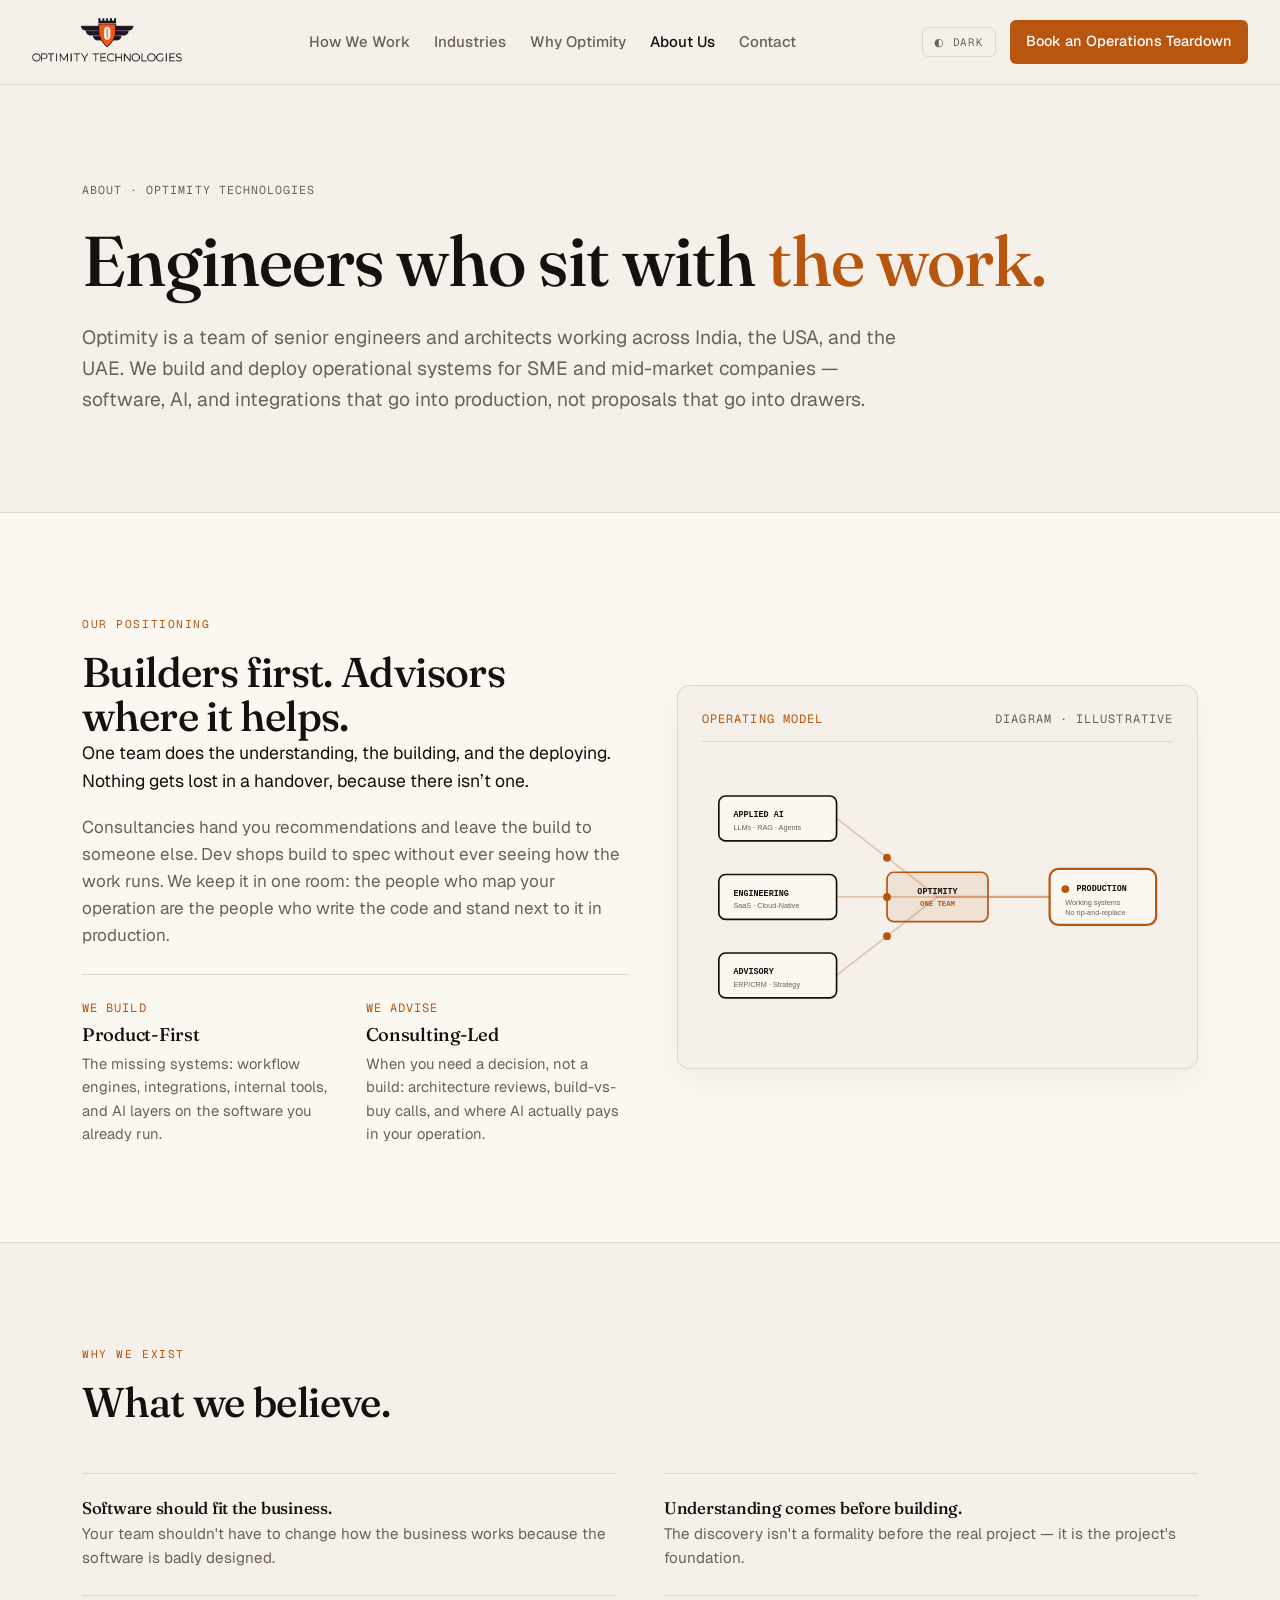
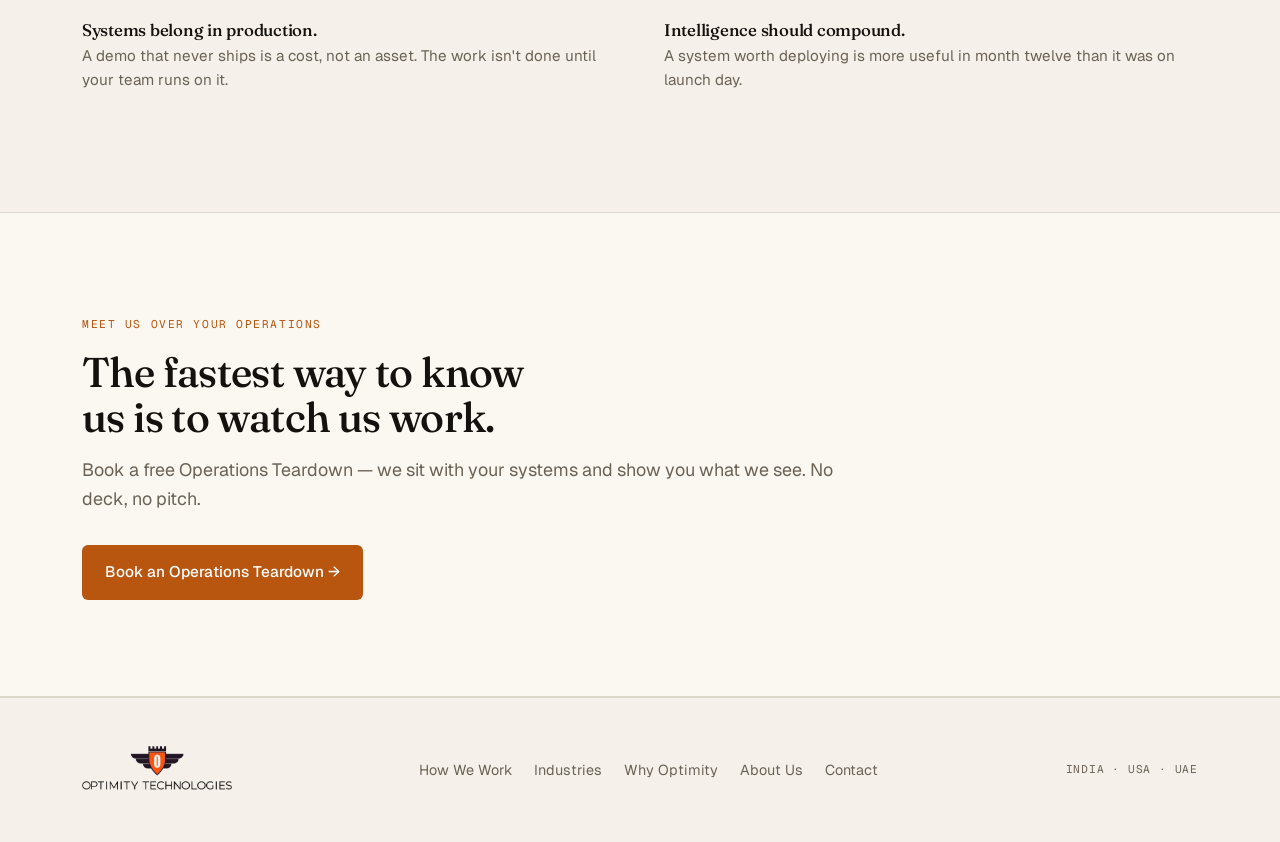
==== commit a9d4839c: "feat(design): v3 Believability pass — de-template, de-animate, editorialize Per DESIGN.md v3 (site m" ====
--- a/about.html
+++ b/about.html
@@ -160,13 +160,10 @@
 
           <!-- Animated Data Pulses -->
           <circle cx="165" cy="80" r="3.5" fill="var(--accent)">
-            <animate attributeName="opacity" values="0.2;1;0.2" dur="2s" repeatCount="indefinite" begin="0s"/>
           </circle>
           <circle cx="165" cy="115" r="3.5" fill="var(--accent)">
-            <animate attributeName="opacity" values="0.2;1;0.2" dur="2s" repeatCount="indefinite" begin="0.6s"/>
           </circle>
           <circle cx="165" cy="150" r="3.5" fill="var(--accent)">
-            <animate attributeName="opacity" values="0.2;1;0.2" dur="2s" repeatCount="indefinite" begin="1.2s"/>
           </circle>
 
           <!-- Left Pillars -->
@@ -184,19 +181,14 @@
           <rect x="15" y="165" width="105" height="40" rx="6" stroke="currentColor" stroke-width="1.5" fill="var(--surface)"/>
           <text x="28" y="184" fill="currentColor" font-family="monospace" font-size="7.5" font-weight="bold">ADVISORY</text>
           <text x="28" y="195" fill="var(--muted)" font-family="sans-serif" font-size="6.5">ERP/CRM · Strategy</text>
-
-          <!-- Center Engine Ring -->
-          <circle cx="210" cy="115" r="38" stroke="var(--accent)" stroke-width="1.5" stroke-dasharray="16 8">
-            <animateTransform attributeName="transform" type="rotate" from="0 210 115" to="360 210 115" dur="18s" repeatCount="indefinite"/>
-          </circle>
-          <circle cx="210" cy="115" r="28" fill="var(--accent)" fill-opacity="0.15" stroke="var(--accent)" stroke-width="1"/>
+          <!-- Center: one team -->
+          <rect x="165" y="93" width="90" height="44" rx="6" stroke="var(--accent)" stroke-width="1.5" fill="var(--accent)" fill-opacity="0.10"/>
           <text x="210" y="112" fill="currentColor" font-family="monospace" font-size="7.5" text-anchor="middle" font-weight="bold">OPTIMITY</text>
           <text x="210" y="123" fill="var(--accent)" font-family="monospace" font-size="6.5" text-anchor="middle" font-weight="bold">ONE TEAM</text>
 
           <!-- Right Outcome Box -->
           <rect x="310" y="90" width="95" height="50" rx="8" stroke="var(--accent)" stroke-width="2" fill="var(--surface)"/>
           <circle cx="324" cy="108" r="3.5" fill="var(--accent)">
-            <animate attributeName="opacity" values="1;0.3;1" dur="1.5s" repeatCount="indefinite"/>
           </circle>
           <text x="334" y="110" fill="currentColor" font-family="monospace" font-size="7.5" font-weight="bold">PRODUCTION</text>
           <text x="324" y="122" fill="var(--muted)" font-family="sans-serif" font-size="6.5">Working systems</text>
--- a/styles.css
+++ b/styles.css
@@ -73,15 +73,12 @@
   color: var(--muted);
 }
 .eyebrow { margin-bottom: var(--sp-24); }
-.kicker { /* small section label */
+.kicker { /* small section label — plain mono, no pill chrome (DESIGN.md v3) */
   font-family: var(--mono);
   font-size: .7rem;
-  letter-spacing: .12em;
+  letter-spacing: .14em;
   text-transform: uppercase;
   color: var(--accent);
-  border: 1px solid var(--accent);
-  border-radius: var(--r-sm);
-  padding: 4px 9px;
   display: inline-block;
   margin-bottom: var(--sp-16);
 }
@@ -209,12 +206,6 @@
 .opsmap-note { margin-top: var(--sp-16); color: var(--muted); font-size: .78rem; display: flex; justify-content: space-between; align-items: baseline; gap: var(--sp-8); }
 .opsmap-sample { font-size: .6rem; }
 [data-theme="dark"] .opsmap-core { background: color-mix(in srgb, var(--accent) 14%, transparent); }
-.live-pulse { display: inline-flex; align-items: center; gap: 6px; font-weight: 500; }
-.pulse-dot { width: 7px; height: 7px; border-radius: 50%; background: var(--accent); display: inline-block; animation: pulse-opacity 1.8s infinite ease-in-out; }
-@keyframes pulse-opacity {
-  0%, 100% { opacity: 1; transform: scale(1); }
-  50% { opacity: 0.3; transform: scale(0.8); }
-}
 
 .services-grid { display: grid; grid-template-columns: 1fr 1fr; gap: 18px; margin-top: 6px; }
 .services-grid .service-card:last-child { grid-column: 1 / -1; }
@@ -267,76 +258,9 @@
 .service-card:hover .stag { border-color: color-mix(in srgb, var(--accent) 40%, transparent); color: var(--ink); }
 
 /* Rich Keyframe Animations for SVG Micro-Illustrations */
-@keyframes svg-packet-travel {
-  0% { transform: translate(0, 0); opacity: 0; }
-  20% { opacity: 1; }
-  80% { opacity: 1; }
-  100% { transform: translate(72px, -8px); opacity: 0; }
-}
-@keyframes svg-node-pulse {
-  0%, 100% { transform: scale(1); opacity: 0.9; }
-  50% { transform: scale(1.35); opacity: 0.4; }
-}
-@keyframes svg-bar-sweep {
-  0%, 100% { transform: scaleY(0.4); }
-  50% { transform: scaleY(1.0); }
-}
-@keyframes svg-ring-expand {
-  0% { transform: scale(0.6); opacity: 1; }
-  100% { transform: scale(1.8); opacity: 0; }
-}
-@keyframes svg-signal-fire {
-  0%, 100% { opacity: 0.2; stroke-dashoffset: 40; }
-  50% { opacity: 1; stroke-dashoffset: 0; }
-}
-@keyframes svg-core-spin {
-  0% { transform: rotate(0deg); }
-  100% { transform: rotate(360deg); }
-}
-@keyframes svg-orbit-rotate {
-  0% { transform: rotate(0deg); }
-  100% { transform: rotate(360deg); }
-}
-@keyframes svg-metric-scale {
-  0%, 100% { transform: scaleX(0.5); }
-  50% { transform: scaleX(1); }
-}
-@keyframes svg-vector-rise {
-  0%, 100% { transform: translateY(3px); }
-  50% { transform: translateY(-4px); }
-}
-@keyframes svg-glow-pulse {
-  0%, 100% { fill-opacity: 0.2; }
-  50% { fill-opacity: 0.85; }
-}
-
-.anim-packet { animation: svg-packet-travel 2.2s infinite cubic-bezier(0.4, 0, 0.2, 1); }
-.anim-node { transform-box: fill-box; transform-origin: center; animation: svg-node-pulse 2s infinite ease-in-out; }
-.anim-bar-1 { transform-box: fill-box; transform-origin: bottom; animation: svg-bar-sweep 2.4s infinite ease-in-out 0s; }
-.anim-bar-2 { transform-box: fill-box; transform-origin: bottom; animation: svg-bar-sweep 2.4s infinite ease-in-out 0.4s; }
-.anim-bar-3 { transform-box: fill-box; transform-origin: bottom; animation: svg-bar-sweep 2.4s infinite ease-in-out 0.8s; }
-.anim-ring { transform-box: fill-box; transform-origin: center; animation: svg-ring-expand 2.6s infinite ease-out; }
-.anim-signal { stroke-dasharray: 8 4; animation: svg-signal-fire 2s infinite linear; }
-.anim-spin { transform-box: fill-box; transform-origin: center; animation: svg-core-spin 12s infinite linear; }
-.anim-orbit { transform-box: fill-box; transform-origin: center; animation: svg-orbit-rotate 8s infinite linear; }
-.anim-metric { transform-box: fill-box; transform-origin: left; animation: svg-metric-scale 3s infinite ease-in-out; }
-.anim-vector { transform-box: fill-box; transform-origin: center; animation: svg-vector-rise 2.8s infinite ease-in-out; }
-.anim-glow { animation: svg-glow-pulse 2.2s infinite ease-in-out; }
+
 
 /* Neural Brain Circuitry Keyframes (Option 3) */
-@keyframes opt3-cascade {
-  0%, 100% { fill: currentColor; fill-opacity: 0.2; transform: scale(1); stroke-opacity: 0.6; }
-  50% { fill: var(--accent); fill-opacity: 1; transform: scale(1.45); stroke-opacity: 1; }
-}
-@keyframes opt3-line-pulse {
-  0%, 100% { stroke-opacity: 0.15; stroke-width: 1.2; stroke: var(--accent); }
-  50% { stroke-opacity: 0.95; stroke-width: 2.2; stroke: var(--accent); }
-}
-.opt3-n-l1 { transform-box: fill-box; transform-origin: center; animation: opt3-cascade 2.8s infinite ease-in-out 0s; fill: currentColor; fill-opacity: 0.2; }
-.opt3-n-l2 { transform-box: fill-box; transform-origin: center; animation: opt3-cascade 2.8s infinite ease-in-out 0.7s; fill: currentColor; fill-opacity: 0.2; }
-.opt3-n-l3 { transform-box: fill-box; transform-origin: center; animation: opt3-cascade 2.8s infinite ease-in-out 1.4s; fill: currentColor; fill-opacity: 0.2; }
-.opt3-n-l4 { transform-box: fill-box; transform-origin: center; animation: opt3-cascade 2.8s infinite ease-in-out 2.1s; fill: var(--accent); fill-opacity: 0.2; }
-.opt3-path { animation: opt3-line-pulse 2.8s infinite ease-in-out; }
 
 /* Problem Split Section & Visual Card */
 .problem-split {
@@ -403,7 +327,8 @@
 
 /* Two-column entry points */
 .cols-2 { display: grid; grid-template-columns: 1fr 1fr; gap: var(--sp-24); }
-.entry { background: var(--surface); border: 1px solid var(--hairline); border-radius: var(--r-lg); padding: var(--sp-32); }
+/* Two ways in: open editorial split, no card chrome (DESIGN.md v3) */
+.entry { border-top: 1px solid var(--ink); padding-top: var(--sp-24); }
 .entry h3 { margin-bottom: var(--sp-8); }
 .entry .tagline { font-family: var(--mono); font-size: .68rem; text-transform: uppercase; letter-spacing: .1em; color: var(--accent); margin-bottom: var(--sp-16); }
 .entry p { color: var(--muted); font-size: .98rem; }
@@ -439,9 +364,9 @@
 .tcard .notyet .ny-text { font-size: .85rem; color: var(--muted); line-height: 1.42; }
 
 /* Funnel steps (how it works after teardown) */
-.funnel { display: grid; grid-template-columns: repeat(3, 1fr); gap: var(--sp-24); counter-reset: f; }
-.fstep { padding: var(--sp-24); border: 1px solid var(--hairline); border-radius: var(--r-lg); background: var(--surface); }
-.fstep .fn { font-family: var(--mono); font-size: .72rem; color: var(--accent); margin-bottom: 10px; }
+/* Three steps: editorial columns with large numbers, no card chrome (DESIGN.md v3) */
+.funnel { display: grid; grid-template-columns: repeat(3, 1fr); gap: var(--sp-32); border-top: 1px solid var(--ink); padding-top: var(--sp-24); }
+.fstep .fn { font-family: var(--serif); font-size: 2.2rem; font-weight: 400; color: var(--accent); line-height: 1; margin-bottom: 12px; font-variant-numeric: tabular-nums; }
 .fstep h3 { font-size: 1.05rem; margin-bottom: 6px; }
 .fstep p { font-size: .9rem; color: var(--muted); }
 
@@ -733,22 +658,21 @@
   align-items: center;
 }
 
-@media (max-width: 1024px) {
+@media (max-width: 1040px) {
   .trusted-logos-grid {
     grid-template-columns: repeat(4, 1fr);
   }
 }
 
-@media (max-width: 640px) {
+@media (max-width: 680px) {
   .trusted-logos-grid {
     grid-template-columns: repeat(2, 1fr);
   }
 }
 
+/* Logo wall: no chrome — typography, rules, and whitespace (DESIGN.md v3).
+   Dark mode keeps one plain light band behind the strip (logos are dark marks). */
 .trusted-card {
-  background: var(--surface);
-  border: 1px solid var(--hairline);
-  border-radius: var(--r-md);
   padding: 12px 14px;
   height: 76px;
   display: flex;
@@ -756,20 +680,19 @@
   justify-content: center;
   text-align: center;
   overflow: hidden;
-  transition: transform var(--dur-short) var(--ease-out), border-color var(--dur-short), box-shadow var(--dur-short);
-}
-
-[data-theme="dark"] .trusted-card {
-  /* Logos are dark marks; they need a light ground in both themes. */
+}
+
+.trusted-logos-grid {
+  border-top: 1px solid var(--hairline);
+  border-bottom: 1px solid var(--hairline);
+  padding: var(--sp-16) 0;
+}
+
+[data-theme="dark"] .trusted-logos-grid {
   background: #F5F1EA;
-  border-color: #DED7CB;
-}
-
-
-.trusted-card:hover {
-  border-color: var(--accent);
-  transform: translateY(-2px);
-  box-shadow: 0 4px 16px -4px rgba(20, 17, 14, 0.12);
+  border-radius: var(--r-md);
+  border-color: transparent;
+  padding: var(--sp-16);
 }
 
 .trusted-logo-img {
@@ -781,15 +704,6 @@
   object-position: center;
   mix-blend-mode: multiply;
   filter: grayscale(100%) opacity(0.75);
-  transition: filter var(--dur-short) var(--ease-out), opacity var(--dur-short);
-}
-
-.trusted-card:hover .trusted-logo-img {
-  filter: grayscale(0%) opacity(1);
-}
-
-[data-theme="dark"] .trusted-card:hover .trusted-logo-img {
-  filter: grayscale(0%) opacity(1);
 }
 
 .trusted-logo-text {
@@ -829,10 +743,19 @@
 .lede + .lede { margin-top: 18px; }
 .about-split .lede { margin-bottom: 18px; }
 
-/* Stage rows (how-we-work: Understand · Build · Operate) */
-.stage { border-top: 1px solid var(--hairline); padding: var(--sp-32) 0; }
+/* Stage rows (how-we-work: Understand · Build · Operate)
+   Editorial: large serif numeral in the margin, two numbered steps per stage. */
+.stage { border-top: 1px solid var(--hairline); padding: var(--sp-32) 0; display: grid; grid-template-columns: 84px 1fr; gap: var(--sp-24); }
 .stage:last-of-type { border-bottom: 1px solid var(--hairline); }
 .stage h3 { margin: 10px 0 12px; }
+.stage-num { font-family: var(--serif); font-size: 3.6rem; font-weight: 400; line-height: 0.9; color: var(--muted); opacity: .38; font-variant-numeric: tabular-nums; }
+.stage-steps { margin-top: var(--sp-16); display: flex; flex-wrap: wrap; gap: var(--sp-8) var(--sp-24); }
+.stage-steps .mono { font-size: .68rem; }
+.stage-steps b { color: var(--accent); font-weight: 500; margin-right: 4px; }
+@media (max-width: 680px) {
+  .stage { grid-template-columns: 1fr; gap: var(--sp-8); }
+  .stage-num { font-size: 2.2rem; }
+}
 
 /* Engagement model cards (why-optimity) */
 .models-grid { margin-bottom: var(--sp-64); }
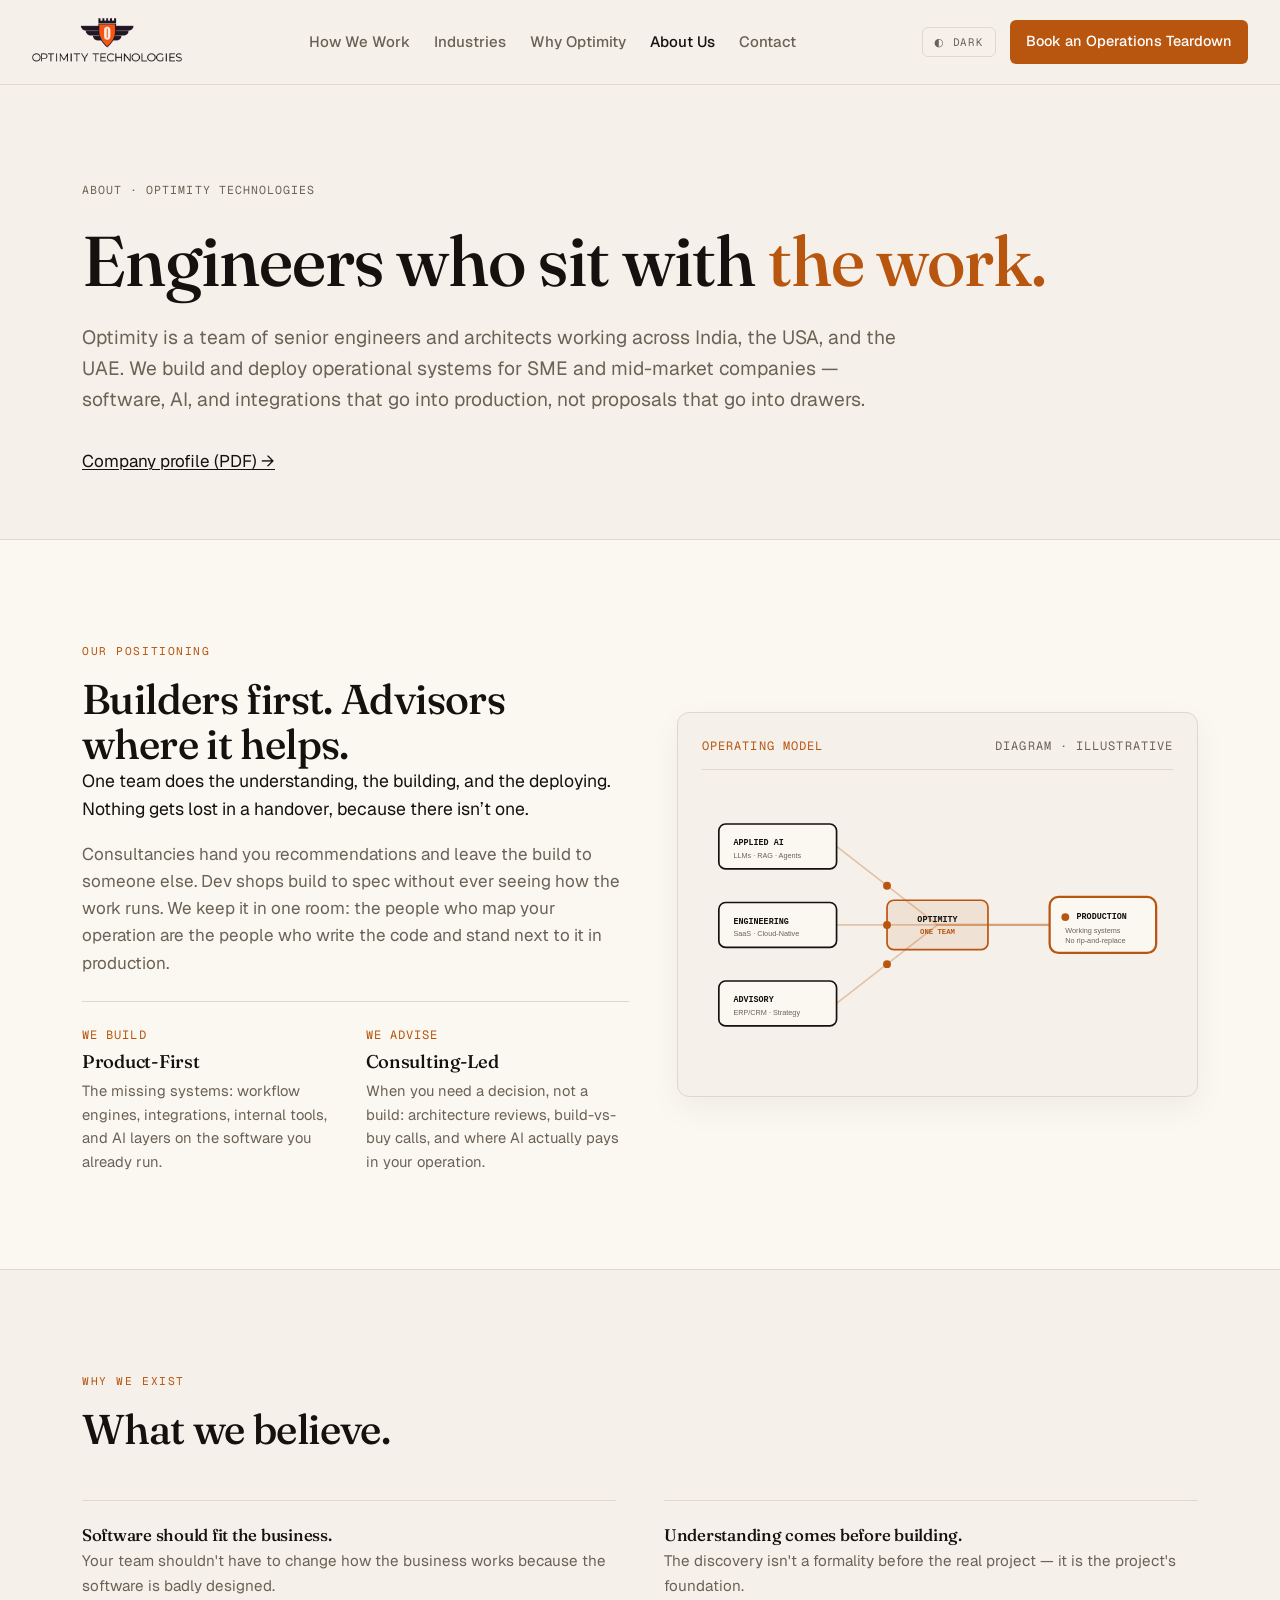
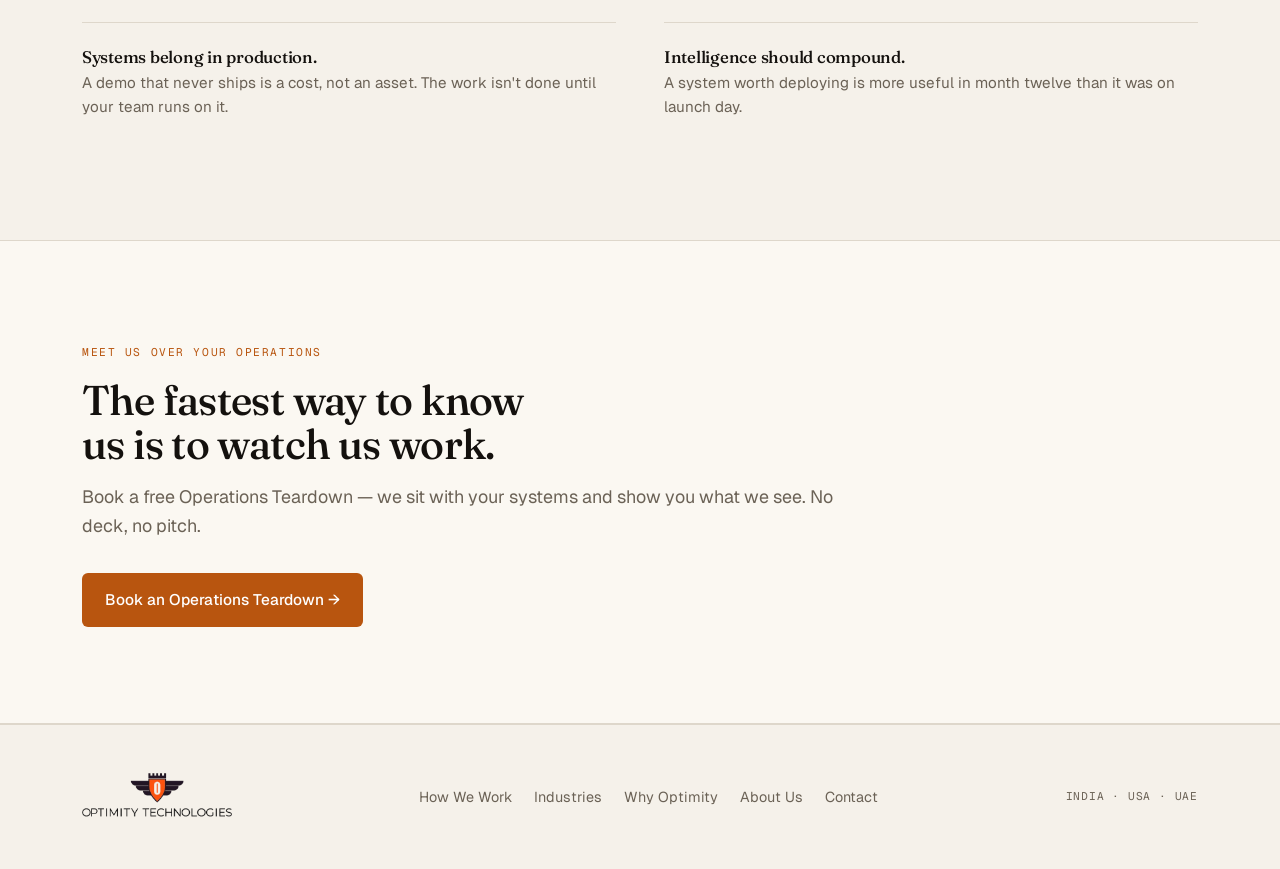
==== commit c4ef97e1: "fix(web): theme flash, OS dark preference, cache versioning, nav highlight - Inline head script appl" ====
--- a/about.html
+++ b/about.html
@@ -3,9 +3,8 @@
 <head>
 <meta charset="UTF-8">
 <meta name="viewport" content="width=device-width, initial-scale=1.0">
-<title>About Us — Optimity Technologies · We build and deploy the systems your business actually needs.</title>
-<meta name="description" content="Senior engineers and architects across India, the USA, and the UAE. We build and deploy operational systems for SME and mid-market companies.">
-<meta name="keywords" content="About Optimity Technologies, AI consulting firm, enterprise engineering team, AI leadership, operational intelligence, Optimity Technologies">
+<title>About Optimity Technologies — Engineering Team in India, USA & UAE</title>
+<meta name="description" content="Senior engineers and architects building and deploying operational systems — software, AI, and integrations — for SME and mid-market companies.">
 <meta name="author" content="Optimity Technologies">
 <meta name="robots" content="index, follow">
 <link rel="canonical" href="https://optimitytechnologies.com/about.html">
@@ -13,19 +12,19 @@
 <!-- Open Graph / WhatsApp / LinkedIn -->
 <meta property="og:type" content="website">
 <meta property="og:url" content="https://optimitytechnologies.com/about.html">
-<meta property="og:title" content="About Us — Optimity Technologies">
-<meta property="og:description" content="Senior engineers and architects across India, the USA, and the UAE. We build and deploy operational systems for SME and mid-market companies.">
-<meta property="og:image" content="https://optimitytechnologies.com/wp-content/uploads/2022/08/optimity_logo-1-1.png">
+<meta property="og:title" content="About Optimity Technologies — Engineering Team in India, USA & UAE">
+<meta property="og:description" content="Senior engineers and architects building and deploying operational systems — software, AI, and integrations — for SME and mid-market companies.">
+<meta property="og:image" content="https://optimitytechnologies.com/og-image.png">
 <meta property="og:image:type" content="image/png">
-<meta property="og:image:alt" content="Optimity Technologies Logo">
+<meta property="og:image:alt" content="Optimity Technologies — we build and deploy the systems your business actually needs">
 <meta property="og:site_name" content="Optimity Technologies">
 
 <!-- Twitter Card -->
 <meta name="twitter:card" content="summary_large_image">
 <meta name="twitter:url" content="https://optimitytechnologies.com/about.html">
-<meta name="twitter:title" content="About Us — Optimity Technologies">
-<meta name="twitter:description" content="Senior engineers and architects across India, the USA, and the UAE. We build and deploy operational systems for SME and mid-market companies.">
-<meta name="twitter:image" content="https://optimitytechnologies.com/wp-content/uploads/2022/08/optimity_logo-1-1.png">
+<meta name="twitter:title" content="About Optimity Technologies — Engineering Team in India, USA & UAE">
+<meta name="twitter:description" content="Senior engineers and architects building and deploying operational systems — software, AI, and integrations — for SME and mid-market companies.">
+<meta name="twitter:image" content="https://optimitytechnologies.com/og-image.png">
 
 <link rel="preconnect" href="https://fonts.googleapis.com">
 <link rel="preconnect" href="https://fonts.gstatic.com" crossorigin>
@@ -35,6 +34,7 @@
 <link rel="shortcut icon" href="/favicon.ico" />
 <link rel="apple-touch-icon" sizes="180x180" href="/apple-touch-icon.png" />
 <link rel="manifest" href="/site.webmanifest" />
+<script>(function(){try{var t=localStorage.getItem("optimity-theme");if(!t&&window.matchMedia&&matchMedia("(prefers-color-scheme: dark)").matches)t="dark";if(t==="dark")document.documentElement.setAttribute("data-theme","dark");}catch(e){}})();</script>
 <link rel="stylesheet" href="styles.css?v=20260809-v1">
 <!-- LLM & AI Agent Markdown Discovery -->
 <link rel="alternate" type="text/markdown" title="llms.txt" href="/llms.txt">
@@ -50,7 +50,7 @@
       "url": "https://optimitytechnologies.com/",
       "logo": {
         "@type": "ImageObject",
-        "url": "https://optimitytechnologies.com/wp-content/uploads/2022/08/optimity_logo-1-1.png"
+        "url": "https://optimitytechnologies.com/logo_lightmode.png"
       },
       "description": "Operations-first AI consulting and engineering. We make the systems you already run intelligent — AI on top of your ERP, CRM, and operational tools."
     },
@@ -71,14 +71,14 @@
           "@type": "SiteNavigationElement",
           "position": 1,
           "name": "How We Work",
-          "description": "Our four-phase operational engineering methodology: Diagnose, Architect, Embed, and Scale.",
+          "description": "Our operations-first method: understand the operation, design the system, build, integrate, deploy, improve.",
           "url": "https://optimitytechnologies.com/how-we-work.html"
         },
         {
           "@type": "SiteNavigationElement",
           "position": 2,
           "name": "Industries",
-          "description": "Sector-aware AI engineering across Logistics, Financial Services, Healthcare, Retail, Manufacturing, and Enterprise SaaS.",
+          "description": "Workflow automation, document intelligence, decision support, and compliance systems built on the tools your industry already runs.",
           "url": "https://optimitytechnologies.com/industries.html"
         },
         {
@@ -120,6 +120,7 @@
   <div class="eyebrow mono">About · Optimity Technologies</div>
   <h1>Engineers who sit with <span class="accent">the work.</span></h1>
   <p class="lead lead-wide">Optimity is a team of senior engineers and architects working across India, the USA, and the UAE. We build and deploy operational systems for SME and mid-market companies — software, AI, and integrations that go into production, not proposals that go into drawers.</p>
+  <p style="margin-top:16px;"><a class="link-inline" href="/Optimity_Profile_May_2026.pdf">Company profile (PDF) →</a></p>
 </div></header>
 
 <!-- POSITIONING & OPERATING MODEL -->
@@ -225,7 +226,7 @@
 
 <div id="site-footer"><!--#include virtual="/footer.html" --></div>
 
-<script src="components.js?v=20260722"></script>
-<script src="theme.js"></script>
+<script src="components.js?v=20260809-v1"></script>
+<script src="theme.js?v=20260809-v1"></script>
 </body>
 </html>
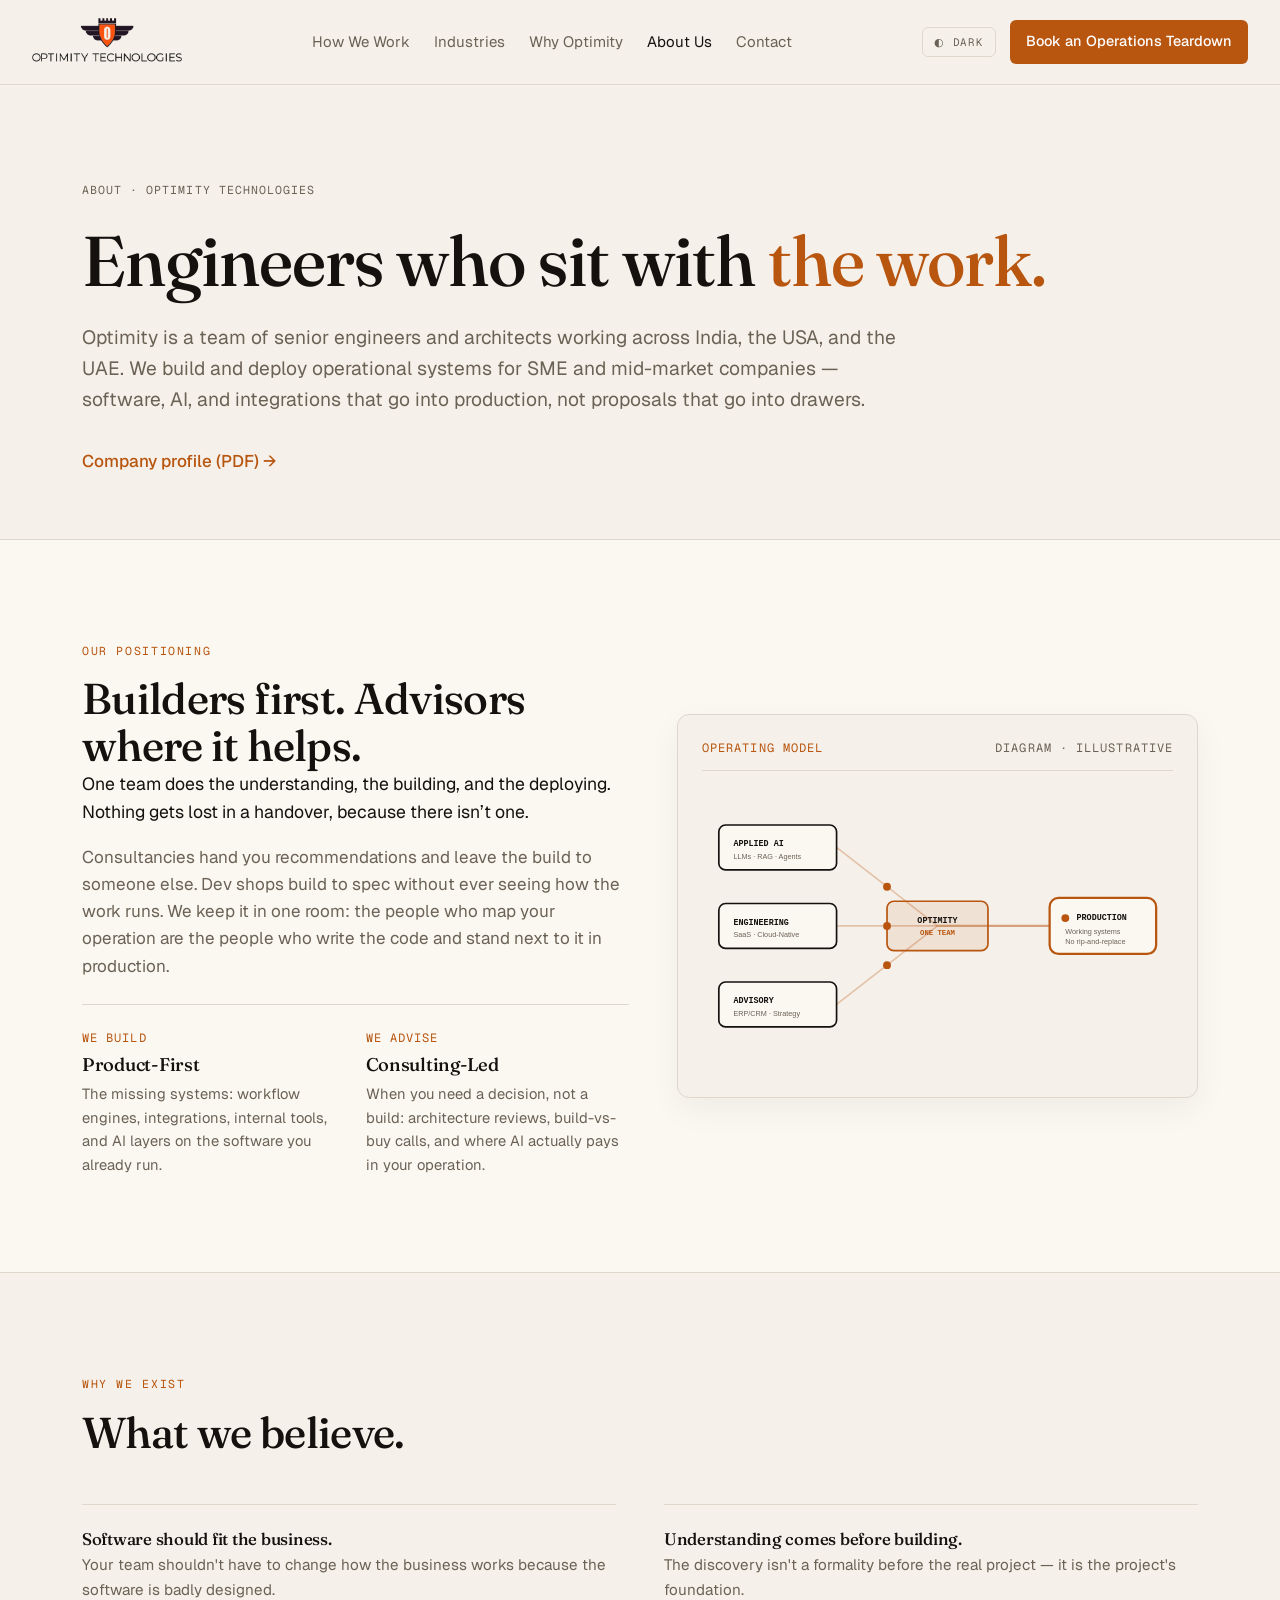
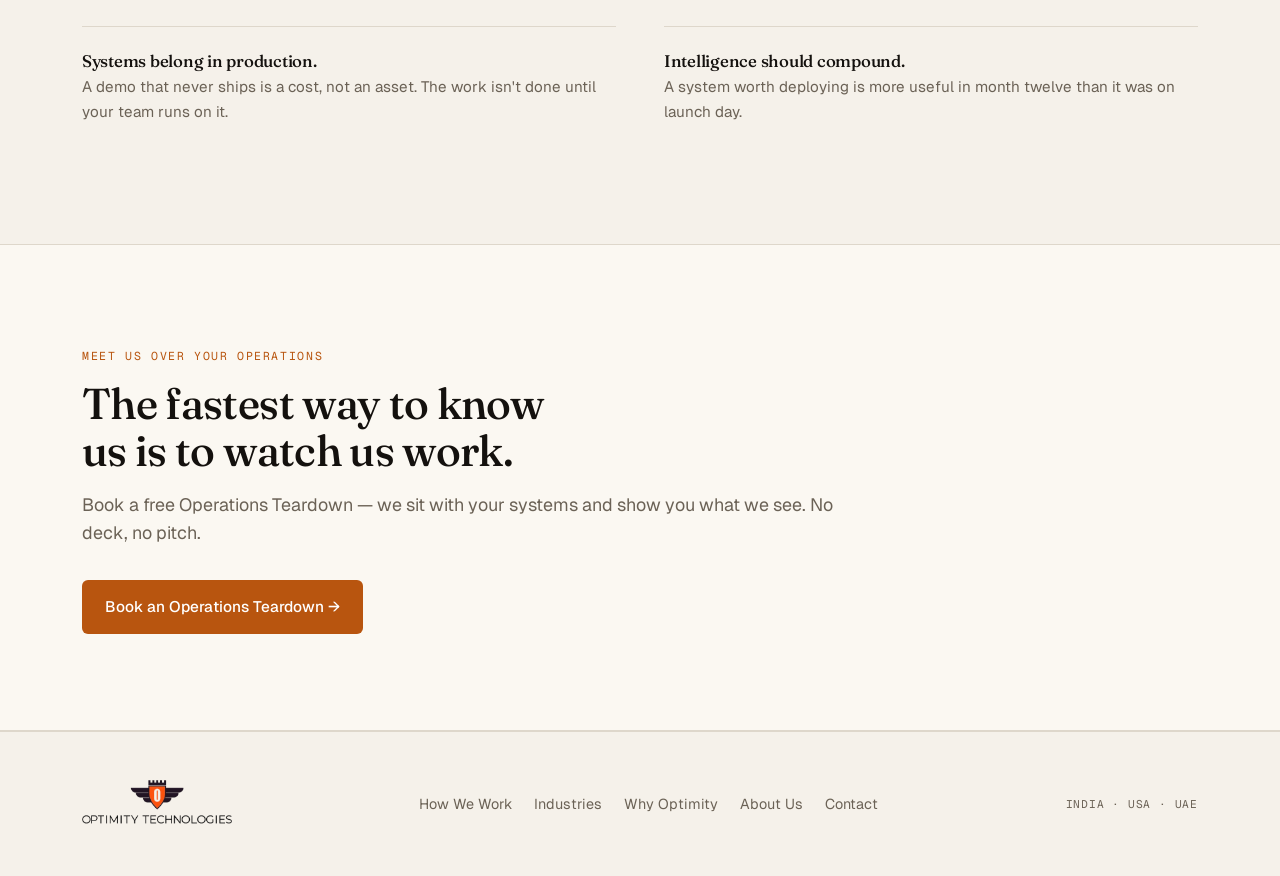
==== commit ecb5e5f9: "feat(home): offer-first hero, relocated ops map, remove composite dossiers Stakeholder review of sta" ====
--- a/about.html
+++ b/about.html
@@ -35,7 +35,7 @@
 <link rel="apple-touch-icon" sizes="180x180" href="/apple-touch-icon.png" />
 <link rel="manifest" href="/site.webmanifest" />
 <script>(function(){try{var t=localStorage.getItem("optimity-theme");if(!t&&window.matchMedia&&matchMedia("(prefers-color-scheme: dark)").matches)t="dark";if(t==="dark")document.documentElement.setAttribute("data-theme","dark");}catch(e){}})();</script>
-<link rel="stylesheet" href="styles.css?v=20260809-v1">
+<link rel="stylesheet" href="styles.css?v=20260810-v1">
 <!-- LLM & AI Agent Markdown Discovery -->
 <link rel="alternate" type="text/markdown" title="llms.txt" href="/llms.txt">
 <!-- Schema.org JSON-LD for Google Sitelinks & Organization -->
@@ -226,7 +226,7 @@
 
 <div id="site-footer"><!--#include virtual="/footer.html" --></div>
 
-<script src="components.js?v=20260809-v1"></script>
-<script src="theme.js?v=20260809-v1"></script>
+<script src="components.js?v=20260810-v1"></script>
+<script src="theme.js?v=20260810-v1"></script>
 </body>
 </html>
--- a/styles.css
+++ b/styles.css
@@ -57,8 +57,8 @@
 
 /* Typography */
 h1, h2, h3, h4 { font-family: var(--serif); font-weight: 500; line-height: 1.08; letter-spacing: -0.015em; text-wrap: balance; }
-h1 { font-size: clamp(2.5rem, 5.5vw, 4.4rem); }
-h2 { font-size: clamp(1.75rem, 3.4vw, 2.6rem); }
+h1 { font-size: clamp(2.6rem, 5.5vw, 4.6rem); }
+h2 { font-size: clamp(1.8rem, 3.4vw, 2.7rem); }
 h3 { font-size: 1.3rem; line-height: 1.2; }
 p { max-width: 64ch; }
 a { color: inherit; text-decoration-thickness: 1px; text-underline-offset: 2px; }
@@ -75,7 +75,7 @@
 .eyebrow { margin-bottom: var(--sp-24); }
 .kicker { /* small section label — plain mono, no pill chrome (DESIGN.md v3) */
   font-family: var(--mono);
-  font-size: .7rem;
+  font-size: .72rem;
   letter-spacing: .14em;
   text-transform: uppercase;
   color: var(--accent);
@@ -171,8 +171,7 @@
 .artifact-body { padding: 22px 22px 24px; }
 .artifact-title { font-family: var(--serif); font-size: 1.18rem; font-weight: 600; letter-spacing: -0.01em; margin-bottom: 3px; }
 .artifact-sub { font-family: var(--mono); font-size: .72rem; letter-spacing: .03em; text-transform: uppercase; color: var(--muted); margin-bottom: 18px; }
-.sysrow { display: flex; gap: 8px; flex-wrap: wrap; margin-bottom: 18px; }
-.systag { font-family: var(--mono); font-size: .68rem; padding: 4px 9px; border: 1px solid var(--hairline); border-radius: var(--r-sm); color: var(--muted); }
+.systag { font-family: var(--mono); font-size: .72rem; padding: 4px 9px; border: 1px solid var(--hairline); border-radius: var(--r-sm); color: var(--muted); }
 .finding { display: grid; grid-template-columns: auto 1fr auto; gap: 14px; align-items: start; padding: 14px 0; border-top: 1px solid var(--hairline); }
 .finding .num { font-family: var(--mono); font-size: .72rem; color: var(--accent); padding-top: 3px; }
 .finding .ftitle { font-weight: 500; font-size: .98rem; line-height: 1.35; }
@@ -180,12 +179,7 @@
 .pill { font-family: var(--mono); font-size: .68rem; text-transform: uppercase; letter-spacing: .06em; background: var(--accent-tint); color: var(--accent); padding: 4px 8px; border-radius: var(--r-sm); white-space: nowrap; align-self: start; }
 .intervention { position: relative; }
 .intervention::before { content: ""; position: absolute; left: -22px; top: 14px; bottom: 14px; width: 3px; background: var(--accent); border-radius: 2px; }
-.finding.notyet .num { color: var(--muted); padding-top: 0; }
-.finding.notyet .ftitle { color: var(--muted); font-weight: 400; font-size: .9rem; }
-.finding.notyet .ftitle strong { color: var(--ink); font-weight: 600; }
-
-/* Core Capabilities — Services Matrix */
-.services-matrix .artifact-body { padding: 20px 20px 22px; }
+
 
 /* Before/After Operations Map (hero artifact) */
 .opsmap { padding: var(--sp-24); }
@@ -202,65 +196,21 @@
 .opsmap-target-grid { display: grid; grid-template-columns: 1fr auto 1fr; gap: 10px; align-items: center; }
 .opsmap-tcol { display: flex; flex-direction: column; gap: var(--sp-8); }
 .opsmap-tbox { border: 1px solid var(--hairline); color: var(--muted); border-radius: var(--r-sm); padding: 5px 10px; font-family: var(--mono); font-size: .72rem; text-align: center; }
-.opsmap-core { border: 1.5px solid var(--accent); color: var(--accent); border-radius: var(--r-md); padding: var(--sp-16) 14px; font-family: var(--mono); font-size: .72rem; text-transform: uppercase; letter-spacing: .06em; text-align: center; background: var(--accent-tint, #F3E2D2); }
+.opsmap-core { border: 1.5px solid var(--accent); color: var(--accent); border-radius: var(--r-md); padding: var(--sp-16) 14px; font-family: var(--mono); font-size: .72rem; text-transform: uppercase; letter-spacing: .06em; text-align: center; background: var(--accent-tint); }
 .opsmap-note { margin-top: var(--sp-16); color: var(--muted); font-size: .78rem; display: flex; justify-content: space-between; align-items: baseline; gap: var(--sp-8); }
-.opsmap-sample { font-size: .6rem; }
-[data-theme="dark"] .opsmap-core { background: color-mix(in srgb, var(--accent) 14%, transparent); }
-
-.services-grid { display: grid; grid-template-columns: 1fr 1fr; gap: 18px; margin-top: 6px; }
-.services-grid .service-card:last-child { grid-column: 1 / -1; }
-.service-card {
-  background: var(--paper);
-  border: 1px solid var(--hairline);
-  border-radius: var(--r-md);
-  padding: 14px 16px;
-  display: flex;
-  flex-direction: column;
-  transition: transform var(--dur-short) var(--ease-out), border-color var(--dur-short), box-shadow var(--dur-short);
-  position: relative;
-  outline: none;
-  overflow: hidden;
-}
-.service-card:hover, .service-card:focus-visible {
-  border-color: var(--accent);
-  transform: translateY(-2px);
-  box-shadow: 0 8px 24px -12px rgba(20,17,14,.22);
-}
-[data-theme="dark"] .service-card:hover, [data-theme="dark"] .service-card:focus-visible {
-  box-shadow: 0 8px 24px -12px rgba(0,0,0,.6);
-}
-
-.service-card-top { display: flex; justify-content: space-between; align-items: center; gap: 10px; margin-bottom: 10px; }
+.opsmap-sample { font-size: .72rem; }
+
+
 .service-badge {
   font-family: var(--mono); font-size: .63rem; text-transform: uppercase; letter-spacing: .06em;
   color: var(--muted); border: 1px solid var(--hairline); border-radius: var(--r-sm);
   padding: 3px 8px; background: var(--surface); white-space: nowrap;
 }
 
-/* Dedicated Animated SVG Visual Container inside each card */
-.service-visual {
-  width: 100%; height: 88px;
-  background: var(--surface);
-  border: 1px solid var(--hairline);
-  border-radius: var(--r-sm);
-  margin-bottom: 12px;
-  display: flex; align-items: center; justify-content: center;
-  position: relative; overflow: hidden;
-  transition: border-color var(--dur-short);
-}
-.service-card:hover .service-visual { border-color: color-mix(in srgb, var(--accent) 50%, transparent); }
-.service-visual svg { width: 100%; height: 100%; max-height: 88px; display: block; }
-
-.service-card .ftitle { font-weight: 600; font-size: .95rem; line-height: 1.3; margin-bottom: 5px; color: var(--ink); }
-.service-card .fdesc { font-size: .83rem; color: var(--muted); line-height: 1.44; margin-bottom: 12px; flex: 1; }
-.service-tags { display: flex; gap: 6px; flex-wrap: wrap; margin-top: auto; }
-.stag { font-family: var(--mono); font-size: .64rem; padding: 3px 8px; background: var(--surface); border: 1px solid var(--hairline); border-radius: var(--r-sm); color: var(--muted); transition: border-color var(--dur-short), color var(--dur-short); }
-.service-card:hover .stag { border-color: color-mix(in srgb, var(--accent) 40%, transparent); color: var(--ink); }
-
-/* Rich Keyframe Animations for SVG Micro-Illustrations */
-
-
-/* Neural Brain Circuitry Keyframes (Option 3) */
+
+
+
+
 
 /* Problem Split Section & Visual Card */
 .problem-split {
@@ -272,157 +222,7 @@
 .problem-text {
   margin-bottom: 0;
 }
-.problem-visual-card {
-  background: var(--paper);
-  border: 1px solid var(--hairline);
-  border-radius: var(--r-lg);
-  padding: var(--sp-24);
-  box-shadow: 0 12px 32px rgba(0, 0, 0, 0.05);
-  display: flex;
-  flex-direction: column;
-  gap: var(--sp-16);
-  position: relative;
-  overflow: hidden;
-  width: 100%;
-}
-.problem-visual-header {
-  display: flex;
-  justify-content: space-between;
-  align-items: center;
-  gap: var(--sp-8);
-}
-.problem-visual-header .accent-badge {
-  border-color: color-mix(in srgb, var(--accent) 40%, transparent);
-  color: var(--accent);
-  background: color-mix(in srgb, var(--accent) 8%, var(--surface));
-  font-weight: 600;
-}
-.problem-svg-container {
-  width: 100%;
-  background: var(--surface);
-  border: 1px solid var(--hairline);
-  border-radius: var(--r-md);
-  padding: var(--sp-16) var(--sp-8);
-  display: flex;
-  align-items: center;
-  justify-content: center;
-}
-.problem-svg-container svg {
-  width: 100%;
-  height: auto;
-  max-height: 200px;
-  display: block;
-}
-.problem-visual-footer {
-  display: flex;
-  gap: var(--sp-8);
-  flex-wrap: wrap;
-}
-@media (max-width: 860px) {
-  .problem-split {
-    grid-template-columns: 1fr;
-    gap: var(--sp-32);
-  }
-}
-
-/* Two-column entry points */
-.cols-2 { display: grid; grid-template-columns: 1fr 1fr; gap: var(--sp-24); }
-/* Two ways in: open editorial split, no card chrome (DESIGN.md v3) */
-.entry { border-top: 1px solid var(--ink); padding-top: var(--sp-24); }
-.entry h3 { margin-bottom: var(--sp-8); }
-.entry .tagline { font-family: var(--mono); font-size: .68rem; text-transform: uppercase; letter-spacing: .1em; color: var(--accent); margin-bottom: var(--sp-16); }
-.entry p { color: var(--muted); font-size: .98rem; }
-
-/* Steps */
-.steps { display: grid; grid-template-columns: repeat(3, 1fr); gap: var(--sp-32); }
-.step .step-n { font-family: var(--mono); font-size: .72rem; color: var(--accent); margin-bottom: var(--sp-16); }
-.step h3 { margin-bottom: var(--sp-8); }
-.step p { color: var(--muted); font-size: .98rem; }
-
-/* Capability list */
-.caps { display: grid; grid-template-columns: 1fr 1fr; gap: 0 var(--sp-48); }
-.cap { padding: var(--sp-24) 0; border-top: 1px solid var(--hairline); display: grid; grid-template-columns: auto 1fr; gap: var(--sp-16); }
-.cap .cap-n { font-family: var(--mono); font-size: .72rem; color: var(--accent); padding-top: 4px; }
-.cap h3 { font-size: 1.12rem; margin-bottom: var(--sp-4); }
-.cap p { color: var(--muted); font-size: .95rem; }
-
-/* Compact teardown cards */
-.teardowns { display: grid; grid-template-columns: repeat(3, 1fr); gap: var(--sp-24); }
-.tcard { background: var(--surface); border: 1px solid var(--hairline); border-radius: var(--r-lg); overflow: hidden; display: flex; flex-direction: column; }
-.tcard .tcard-head { padding: 16px 18px 12px; border-bottom: 1px solid var(--hairline); }
-.tcard .tcard-title { font-family: var(--serif); font-size: 1.05rem; font-weight: 600; }
-.tcard .tcard-sub { font-family: var(--mono); font-size: .68rem; text-transform: uppercase; letter-spacing: .04em; color: var(--muted); margin-top: 4px; line-height: 1.4; }
-.tcard .tcard-body { padding: 14px 18px 18px; flex: 1; display: flex; flex-direction: column; }
-.tcard .sysrow { margin-bottom: 14px; }
-.tcard .tfinding { display: grid; grid-template-columns: auto 1fr; gap: 10px; padding: 9px 0; border-top: 1px solid var(--hairline); position: relative; }
-.tcard .tfinding .tn { font-family: var(--mono); font-size: .66rem; color: var(--accent); padding-top: 2px; }
-.tcard .tfinding .tt { font-size: .88rem; line-height: 1.4; }
-.tcard .tfinding.iv { padding-left: 12px; }
-.tcard .tfinding.iv::before { content: ""; position: absolute; left: 0; top: 10px; bottom: 10px; width: 2px; background: var(--accent); border-radius: 2px; }
-.tcard .notyet { margin-top: auto; padding-top: 16px; border-top: 1px solid var(--hairline); display: flex; gap: 9px; align-items: baseline; }
-.ny-tag { font-family: var(--mono); font-size: .68rem; text-transform: uppercase; letter-spacing: .06em; color: var(--muted); border: 1px solid var(--hairline); border-radius: var(--r-sm); padding: 3px 7px; white-space: nowrap; flex: none; }
-.tcard .notyet .ny-text { font-size: .85rem; color: var(--muted); line-height: 1.42; }
-
-/* Funnel steps (how it works after teardown) */
-/* Three steps: editorial columns with large numbers, no card chrome (DESIGN.md v3) */
-.funnel { display: grid; grid-template-columns: repeat(3, 1fr); gap: var(--sp-32); border-top: 1px solid var(--ink); padding-top: var(--sp-24); }
-.fstep .fn { font-family: var(--serif); font-size: 2.2rem; font-weight: 400; color: var(--accent); line-height: 1; margin-bottom: 12px; font-variant-numeric: tabular-nums; }
-.fstep h3 { font-size: 1.05rem; margin-bottom: 6px; }
-.fstep p { font-size: .9rem; color: var(--muted); }
-
-/* Differentiator list */
-.diffs { display: grid; grid-template-columns: 1fr 1fr; gap: 0 var(--sp-48); }
-.diff { padding: var(--sp-24) 0; border-top: 1px solid var(--hairline); }
-.diff h3 { font-size: 1.05rem; margin-bottom: var(--sp-4); }
-.diff p { color: var(--muted); font-size: .95rem; }
-
-/* Closing CTA */
-.cta-block { text-align: left; }
-.cta-block h2 { margin-bottom: var(--sp-16); max-width: 18ch; }
-.cta-block p { color: var(--muted); font-size: 1.12rem; margin-bottom: var(--sp-32); }
-
-/* Contact / form */
-.contact-grid { display: grid; grid-template-columns: 1fr 1fr; gap: var(--sp-64); align-items: start; }
-.field { margin-bottom: var(--sp-16); }
-.field label { display: block; font-size: .85rem; font-weight: 500; margin-bottom: 6px; }
-.field label .opt { color: var(--muted); font-weight: 400; }
-.input, .textarea, select.input {
-  width: 100%; font-family: var(--sans); font-size: .96rem; color: var(--ink);
-  padding: 11px 14px; border: 1px solid var(--hairline); border-radius: var(--r-md);
-  background: var(--paper); transition: border-color var(--dur-short);
-}
-.input:focus, .textarea:focus { border-color: var(--accent); }
-.textarea { min-height: 92px; resize: vertical; }
-.form-note { font-size: .82rem; color: var(--muted); margin-top: var(--sp-16); }
-.offices { display: grid; gap: var(--sp-16); margin-top: var(--sp-24); }
-.office { padding-top: var(--sp-16); border-top: 1px solid var(--hairline); }
-.office .city { font-weight: 500; }
-.office .meta { font-size: .9rem; color: var(--muted); }
-
-/* Calendly booking embed */
-.booking-embed { border: 1px solid var(--hairline); border-radius: var(--r-lg); overflow: hidden; background: #f5f1ea; min-height: 700px; }
-.booking-embed .calendly-inline-widget { width: 100%; }
-
-/* What-you-get list */
-.getlist { list-style: none; margin-top: var(--sp-24); }
-.getlist li { padding: 12px 0 12px 26px; border-top: 1px solid var(--hairline); position: relative; font-size: .98rem; }
-.getlist li::before { content: "→"; position: absolute; left: 0; color: var(--accent); }
-
-/* Footer */
-footer.site { border-top: 1px solid var(--hairline); padding: var(--sp-48) 0; color: var(--muted); }
-footer.site .wrap { display: flex; justify-content: space-between; gap: var(--sp-24); flex-wrap: wrap; align-items: center; }
-footer.site .fnav { display: flex; gap: 22px; flex-wrap: wrap; }
-footer.site a { color: var(--muted); text-decoration: none; font-size: .9rem; }
-footer.site a:hover { color: var(--ink); }
-footer.site .fmeta { font-family: var(--mono); font-size: .7rem; text-transform: uppercase; letter-spacing: .07em; }
-
-/* About Us Page Components */
-.about-split {
-  display: grid;
-  grid-template-columns: 1.05fr 1fr;
-  gap: var(--sp-48);
-  align-items: center;
-}
+.problem-visual-card,
 .operating-model-card {
   background: var(--paper);
   border: 1px solid var(--hairline);
@@ -436,68 +236,121 @@
   overflow: hidden;
   width: 100%;
 }
-.vision-mission-grid {
-  display: grid;
-  grid-template-columns: 1fr 1fr;
-  gap: var(--sp-32);
-}
-.vm-card {
+.problem-visual-header {
+  display: flex;
+  justify-content: space-between;
+  align-items: center;
+  gap: var(--sp-8);
+}
+.problem-visual-header .accent-badge {
+  border-color: color-mix(in srgb, var(--accent) 40%, transparent);
+  color: var(--accent);
+  background: color-mix(in srgb, var(--accent) 8%, var(--surface));
+  font-weight: 600;
+}
+.problem-svg-container {
+  width: 100%;
   background: var(--surface);
   border: 1px solid var(--hairline);
-  border-radius: var(--r-lg);
-  padding: var(--sp-32);
+  border-radius: var(--r-md);
+  padding: var(--sp-16) var(--sp-8);
   display: flex;
-  flex-direction: column;
-  position: relative;
-}
-.vm-card .vm-badge {
-  font-family: var(--mono);
-  font-size: .72rem;
-  letter-spacing: .1em;
-  text-transform: uppercase;
-  color: var(--accent);
-  margin-bottom: var(--sp-16);
-  display: inline-flex;
   align-items: center;
-  gap: 8px;
-}
-.industries-grid {
+  justify-content: center;
+}
+.problem-svg-container svg {
+  width: 100%;
+  height: auto;
+  max-height: 200px;
+  display: block;
+}
+.problem-visual-footer {
+  display: flex;
+  gap: var(--sp-8);
+  flex-wrap: wrap;
+}
+
+/* Two-column entry points */
+.cols-2 { display: grid; grid-template-columns: 1fr 1fr; gap: var(--sp-24); }
+/* Two ways in: open editorial split, no card chrome (DESIGN.md v3) */
+.entry { border-top: 1px solid var(--ink); padding-top: var(--sp-24); }
+.entry h3 { margin-bottom: var(--sp-8); }
+.entry .tagline { font-family: var(--mono); font-size: .68rem; text-transform: uppercase; letter-spacing: .1em; color: var(--accent); margin-bottom: var(--sp-16); }
+.entry p { color: var(--muted); font-size: .98rem; }
+
+/* Steps */
+.steps { display: grid; grid-template-columns: repeat(3, 1fr); gap: var(--sp-32); }
+.step .step-n { font-family: var(--mono); font-size: .72rem; color: var(--accent); margin-bottom: var(--sp-16); }
+.step h3 { margin-bottom: var(--sp-8); }
+.step p { color: var(--muted); font-size: .98rem; }
+
+/* Capability list */
+.caps { display: grid; grid-template-columns: 1fr 1fr; gap: 0 var(--sp-48); }
+.cap { padding: var(--sp-24) 0; border-top: 1px solid var(--hairline); display: grid; grid-template-columns: auto 1fr; gap: var(--sp-16); }
+.cap .cap-n { font-family: var(--mono); font-size: .72rem; color: var(--accent); padding-top: 4px; }
+.cap h3 { font-size: 1.12rem; margin-bottom: var(--sp-4); }
+.cap p { color: var(--muted); font-size: .95rem; }
+
+
+/* Funnel steps (how it works after teardown) */
+/* Three steps: editorial columns with large numbers, no card chrome (DESIGN.md v3) */
+.funnel { display: grid; grid-template-columns: repeat(3, 1fr); gap: var(--sp-32); border-top: 1px solid var(--ink); padding-top: var(--sp-24); }
+.fstep .fn { font-family: var(--serif); font-size: 2.2rem; font-weight: 400; color: var(--accent); line-height: 1; margin-bottom: 12px; font-variant-numeric: tabular-nums; }
+.fstep h3 { font-size: 1.05rem; margin-bottom: 6px; }
+.fstep p { font-size: .9rem; color: var(--muted); }
+
+/* Differentiator list */
+.diffs { display: grid; grid-template-columns: 1fr 1fr; gap: 0 var(--sp-48); }
+.diff { padding: var(--sp-24) 0; border-top: 1px solid var(--hairline); }
+.diff h3 { font-size: 1.05rem; margin-bottom: var(--sp-4); }
+.diff p { color: var(--muted); font-size: .95rem; }
+
+/* Closing CTA */
+.cta-block { text-align: left; }
+.cta-block h2 { margin-bottom: var(--sp-16); max-width: 18ch; }
+.cta-block p { color: var(--muted); font-size: 1.12rem; margin-bottom: var(--sp-32); }
+
+/* Contact / form */
+.contact-grid { display: grid; grid-template-columns: 1fr 1fr; gap: var(--sp-64); align-items: start; }
+.field { margin-bottom: var(--sp-16); }
+.field label { display: block; font-size: .85rem; font-weight: 500; margin-bottom: 6px; }
+.field label .opt { color: var(--muted); font-weight: 400; }
+.input, .textarea, select.input {
+  width: 100%; font-family: var(--sans); font-size: .96rem; color: var(--ink);
+  padding: 11px 14px; border: 1px solid var(--hairline); border-radius: var(--r-md);
+  background: var(--paper); transition: border-color var(--dur-short);
+}
+.input:focus, .textarea:focus { border-color: var(--accent); }
+.textarea { min-height: 92px; resize: vertical; }
+.form-note { font-size: .82rem; color: var(--muted); margin-top: var(--sp-16); }
+.offices { display: grid; gap: var(--sp-16); margin-top: var(--sp-24); }
+.office { padding-top: var(--sp-16); border-top: 1px solid var(--hairline); }
+.office .city { font-weight: 500; }
+.office .meta { font-size: .9rem; color: var(--muted); }
+
+/* Calendly booking embed */
+.booking-embed { border: 1px solid var(--hairline); border-radius: var(--r-lg); overflow: hidden; background: #f5f1ea; min-height: 700px; }
+.booking-embed .calendly-inline-widget { width: 100%; }
+
+/* What-you-get list */
+.getlist { list-style: none; margin-top: var(--sp-24); }
+.getlist li { padding: 12px 0 12px 26px; border-top: 1px solid var(--hairline); position: relative; font-size: .98rem; }
+.getlist li::before { content: "→"; position: absolute; left: 0; color: var(--accent); }
+
+/* Footer */
+footer.site { border-top: 1px solid var(--hairline); padding: var(--sp-48) 0; color: var(--muted); }
+footer.site .wrap { display: flex; justify-content: space-between; gap: var(--sp-24); flex-wrap: wrap; align-items: center; }
+footer.site .fnav { display: flex; gap: 22px; flex-wrap: wrap; }
+footer.site a { color: var(--muted); text-decoration: none; font-size: .9rem; }
+footer.site a:hover { color: var(--ink); }
+footer.site .fmeta { font-family: var(--mono); font-size: .7rem; text-transform: uppercase; letter-spacing: .07em; }
+
+/* About Us Page Components */
+.about-split {
   display: grid;
-  grid-template-columns: repeat(3, 1fr);
-  gap: var(--sp-24);
-}
-.ind-card {
-  background: var(--surface);
-  border: 1px solid var(--hairline);
-  border-radius: var(--r-lg);
-  padding: var(--sp-24);
-  display: flex;
-  flex-direction: column;
-  gap: var(--sp-8);
-}
-.ind-card .ind-icon {
-  color: var(--accent);
-  margin-bottom: 4px;
-}
-.diffs-grid {
-  display: grid;
-  grid-template-columns: repeat(3, 1fr);
-  gap: var(--sp-24);
-}
-.diff-card {
-  background: var(--paper);
-  border: 1px solid var(--hairline);
-  border-radius: var(--r-lg);
-  padding: var(--sp-24);
-}
-.diff-card .diff-tag {
-  font-family: var(--mono);
-  font-size: .68rem;
-  text-transform: uppercase;
-  letter-spacing: .08em;
-  color: var(--accent);
-  margin-bottom: var(--sp-8);
-  display: block;
+  grid-template-columns: 1.05fr 1fr;
+  gap: var(--sp-48);
+  align-items: center;
 }
 .models-grid {
   display: grid;
@@ -518,95 +371,40 @@
   color: var(--accent);
   margin-bottom: var(--sp-16);
 }
-.ind-deep-grid {
-  display: grid;
-  grid-template-columns: repeat(2, 1fr);
-  gap: var(--sp-32);
-}
-.ind-deep-card {
-  background: var(--surface);
-  border: 1px solid var(--hairline);
-  border-radius: var(--r-lg);
-  padding: var(--sp-32);
-  display: flex;
-  flex-direction: column;
-  gap: var(--sp-16);
-  transition: transform var(--dur-short), border-color var(--dur-short);
-}
-.ind-deep-card .ind-header {
-  display: flex;
-  align-items: center;
-  gap: var(--sp-16);
-}
-.ind-deep-card .ind-icon {
-  color: var(--accent);
-  width: 44px;
-  height: 44px;
-  border-radius: var(--r-md);
-  background: var(--paper);
-  border: 1px solid var(--hairline);
-  display: flex;
-  align-items: center;
-  justify-content: center;
-  flex-shrink: 0;
-}
-.ind-deep-card .ind-title h3 {
-  font-size: 1.35rem;
-  margin: 0;
-}
-.ind-deep-card .ind-title span {
-  font-family: var(--mono);
-  font-size: 0.72rem;
-  color: var(--accent);
-  text-transform: uppercase;
-  letter-spacing: 0.06em;
-}
-.ind-deep-card .ind-blueprint {
-  margin-top: auto;
-  padding: var(--sp-16);
-  background: var(--paper);
-  border-left: 2px solid var(--accent);
-  border-radius: 0 var(--r-md) var(--r-md) 0;
-}
-.ind-deep-card:hover {
-  border-color: var(--accent);
-  transform: translateY(-2px);
-}
 
 /* Deployment log (ledger of deployment dossiers) */
 .amp { font-family: var(--sans); }
 .dlog { border-top: 1px solid var(--ink); }
 .dlog-row { display: grid; grid-template-columns: 24% 1fr; gap: var(--sp-24); padding: var(--sp-24) 0; border-bottom: 1px solid var(--hairline); }
-.dlog-dep { color: var(--accent); font-size: .68rem; display: block; margin-bottom: 6px; }
+.dlog-dep { color: var(--accent); font-size: .72rem; display: block; margin-bottom: 6px; }
 .dlog-name { font-family: var(--serif); font-size: 1.3rem; font-weight: 500; margin: 0 0 4px; }
-.dlog-sector { color: var(--muted); font-size: .62rem; display: block; margin-bottom: var(--sp-8); }
+.dlog-sector { color: var(--muted); font-size: .72rem; display: block; margin-bottom: var(--sp-8); }
 .dlog-chips { display: flex; flex-wrap: wrap; gap: 5px; }
 .dlog-diagram { border: 1px solid var(--hairline); border-radius: var(--r-md); background: var(--surface); padding: 14px 18px; display: flex; align-items: center; gap: 14px; margin-bottom: var(--sp-16); }
-.dlog-zl { font-size: .58rem; display: block; margin-bottom: 6px; }
+.dlog-zl { font-size: .72rem; display: block; margin-bottom: 6px; }
 .dlog-boxes { display: flex; flex-wrap: wrap; gap: 6px; }
-.dlog-cbox { border: 1px solid var(--info); color: var(--info); border-radius: var(--r-sm); padding: 4px 9px; font-family: var(--mono); font-size: .66rem; white-space: nowrap; }
+.dlog-cbox { border: 1px solid var(--info); color: var(--info); border-radius: var(--r-sm); padding: 4px 9px; font-family: var(--mono); font-size: .72rem; white-space: nowrap; }
 .dlog-arrow { flex: 1; min-width: 28px; border-top: 1px solid var(--muted); position: relative; }
 .dlog-arrow::after { content: "▸"; position: absolute; right: -3px; top: -10px; color: var(--muted); font-size: .7rem; }
 .dlog-corewrap { text-align: center; }
-.dlog-core { display: inline-block; border: 1.5px solid var(--accent); color: var(--accent); border-radius: var(--r-md); padding: 9px 13px; font-family: var(--mono); font-size: .66rem; text-transform: uppercase; letter-spacing: .05em; background: var(--accent-tint, #F3E2D2); white-space: nowrap; }
-.dlog-prod { display: inline-block; border: 1px solid var(--hairline); color: var(--muted); border-radius: var(--r-sm); padding: 5px 10px; font-family: var(--mono); font-size: .62rem; text-transform: uppercase; white-space: nowrap; }
+.dlog-core { display: inline-block; border: 1.5px solid var(--accent); color: var(--accent); border-radius: var(--r-md); padding: 9px 13px; font-family: var(--mono); font-size: .72rem; text-transform: uppercase; letter-spacing: .05em; background: var(--accent-tint); white-space: nowrap; }
+.dlog-prod { display: inline-block; border: 1px solid var(--hairline); color: var(--muted); border-radius: var(--r-sm); padding: 5px 10px; font-family: var(--mono); font-size: .72rem; text-transform: uppercase; white-space: nowrap; }
 .dlog-cols { display: grid; grid-template-columns: repeat(4, 1fr); gap: var(--sp-16); }
-.dlog-h { color: var(--muted); font-size: .6rem; display: block; margin-bottom: 5px; }
+.dlog-h { color: var(--muted); font-size: .72rem; display: block; margin-bottom: 5px; }
 .dlog-col p { font-size: .83rem; line-height: 1.48; }
 .dlog-result { font-family: var(--mono); font-variant-numeric: tabular-nums; }
 .dlog-result b { color: var(--accent); font-weight: 500; }
 .dlog-resnote { color: var(--muted); font-size: .76rem; margin-top: 3px; }
-[data-theme="dark"] .dlog { border-top-color: var(--ink); }
-[data-theme="dark"] .dlog-core { background: color-mix(in srgb, var(--accent) 14%, transparent); }
 
 /* Responsive */
 @media (max-width: 920px) {
+  .problem-split {
+    grid-template-columns: 1fr;
+    gap: var(--sp-32);}
   .hero-grid, .contact-grid, .about-split { grid-template-columns: 1fr; gap: var(--sp-32); }
-  .steps, .teardowns, .funnel, .industries-grid, .ind-deep-grid, .compliance-grid, .diffs-grid, .models-grid { grid-template-columns: 1fr; }
   .dlog-row { grid-template-columns: 1fr; gap: var(--sp-16); }
   .dlog-cols { grid-template-columns: 1fr 1fr; }
   .dlog-diagram { flex-wrap: wrap; }
-  .caps, .diffs, .vision-mission-grid { grid-template-columns: 1fr; }
 }
 @media (max-width: 1040px) {
   .menu-btn { display: inline-flex; }
@@ -638,7 +436,6 @@
 }
 
 @media (max-width: 680px) {
-  .cols-2, .services-grid { grid-template-columns: 1fr; }
   section { padding: var(--sp-64) 0; }
   :root { --gutter: 20px; }
 }
@@ -656,6 +453,9 @@
   grid-template-columns: repeat(7, 1fr);
   gap: var(--sp-16);
   align-items: center;
+  border-top: 1px solid var(--hairline);
+  border-bottom: 1px solid var(--hairline);
+  padding: var(--sp-16) 0;
 }
 
 @media (max-width: 1040px) {
@@ -682,12 +482,6 @@
   overflow: hidden;
 }
 
-.trusted-logos-grid {
-  border-top: 1px solid var(--hairline);
-  border-bottom: 1px solid var(--hairline);
-  padding: var(--sp-16) 0;
-}
-
 [data-theme="dark"] .trusted-logos-grid {
   background: #F5F1EA;
   border-radius: var(--r-md);
@@ -715,9 +509,6 @@
   white-space: nowrap;
 }
 
-.is-hidden {
-  display: none !important;
-}
 
 
 
@@ -726,7 +517,7 @@
 /* --- Inline-style cleanup: shared component + utility classes --- */
 .lead-wide { max-width: 820px; margin-top: var(--sp-24); }
 .lead-mt { margin-top: var(--sp-24); }
-.link { color: var(--accent); text-decoration: none; font-weight: 500; }
+.link-inline { color: var(--accent); text-decoration: none; font-weight: 500; }
 .link-plain { text-decoration: none; }
 .svg-fluid { width: 100%; height: auto; }
 .text-muted { color: var(--muted); }
@@ -762,12 +553,12 @@
 .model-title { font-size: 1.35rem; margin-bottom: 12px; }
 .model-desc { color: var(--muted); font-size: 0.96rem; margin-bottom: 20px; flex-grow: 1; }
 .model-includes { border-top: 1px solid var(--hairline); padding-top: var(--sp-16); }
-.model-includes-label { font-size: 0.68rem; color: var(--muted); text-transform: uppercase; margin-bottom: 10px; }
+.model-includes-label { font-size: 0.72rem; color: var(--muted); text-transform: uppercase; margin-bottom: 10px; }
 .model-list { list-style: none; padding: 0; display: grid; gap: var(--sp-8); font-size: 0.88rem; }
 .model-list li { display: flex; gap: var(--sp-8); align-items: center; }
 .model-list li::before { content: "■"; color: var(--accent); }
 .model-best { margin-top: var(--sp-16); padding-top: 12px; border-top: 1px dashed var(--hairline); }
-.model-best-label { font-size: 0.68rem; color: var(--accent); text-transform: uppercase; display: block; }
+.model-best-label { font-size: 0.72rem; color: var(--accent); text-transform: uppercase; display: block; }
 .model-best-text { font-weight: 600; font-size: 0.92rem; }
 
 /* About positioning split */
@@ -795,3 +586,24 @@
   .split-cols { grid-template-columns: 1fr; }
 }
 .operating-model-card--roomy { padding: var(--sp-48); }
+
+/* Hero capabilities panel (offer-first hero, 2026-08-10 feedback) */
+.hero-caps { padding: var(--sp-24) var(--sp-24) var(--sp-16); }
+.hero-caps-head { color: var(--accent); border-bottom: 1px solid var(--hairline); padding-bottom: 12px; margin-bottom: var(--sp-8); }
+.hero-cap { display: grid; grid-template-columns: 24px 1fr; gap: var(--sp-16); padding: 14px 0; border-bottom: 1px solid var(--hairline); }
+.hero-cap:last-of-type { border-bottom: 0; }
+.hero-cap-n { color: var(--accent); padding-top: 3px; }
+.hero-cap h3 { font-size: 1.05rem; margin-bottom: 3px; }
+.hero-cap p { font-size: .88rem; color: var(--muted); line-height: 1.45; }
+.hero-caps-foot { color: var(--muted); border-top: 1px solid var(--hairline); padding-top: 12px; font-size: .68rem; }
+
+/* Calm ops map (problem-section version — larger labels, phone-legible) */
+.opsmap--calm .opsmap-box, .opsmap--calm .opsmap-tbox { font-size: .8rem; padding: 7px 12px; }
+.opsmap--calm .opsmap-core { font-size: .78rem; }
+.opsmap--calm .opsmap-label { font-size: .78rem; }
+.opsmap-annot { color: var(--info); font-size: .72rem; margin-top: 10px; }
+@media (max-width: 680px) {
+  .opsmap-target-grid { grid-template-columns: 1fr; justify-items: start; gap: var(--sp-8); }
+  .opsmap-core { order: -1; }
+  .opsmap-tcol { flex-direction: row; flex-wrap: wrap; }
+}
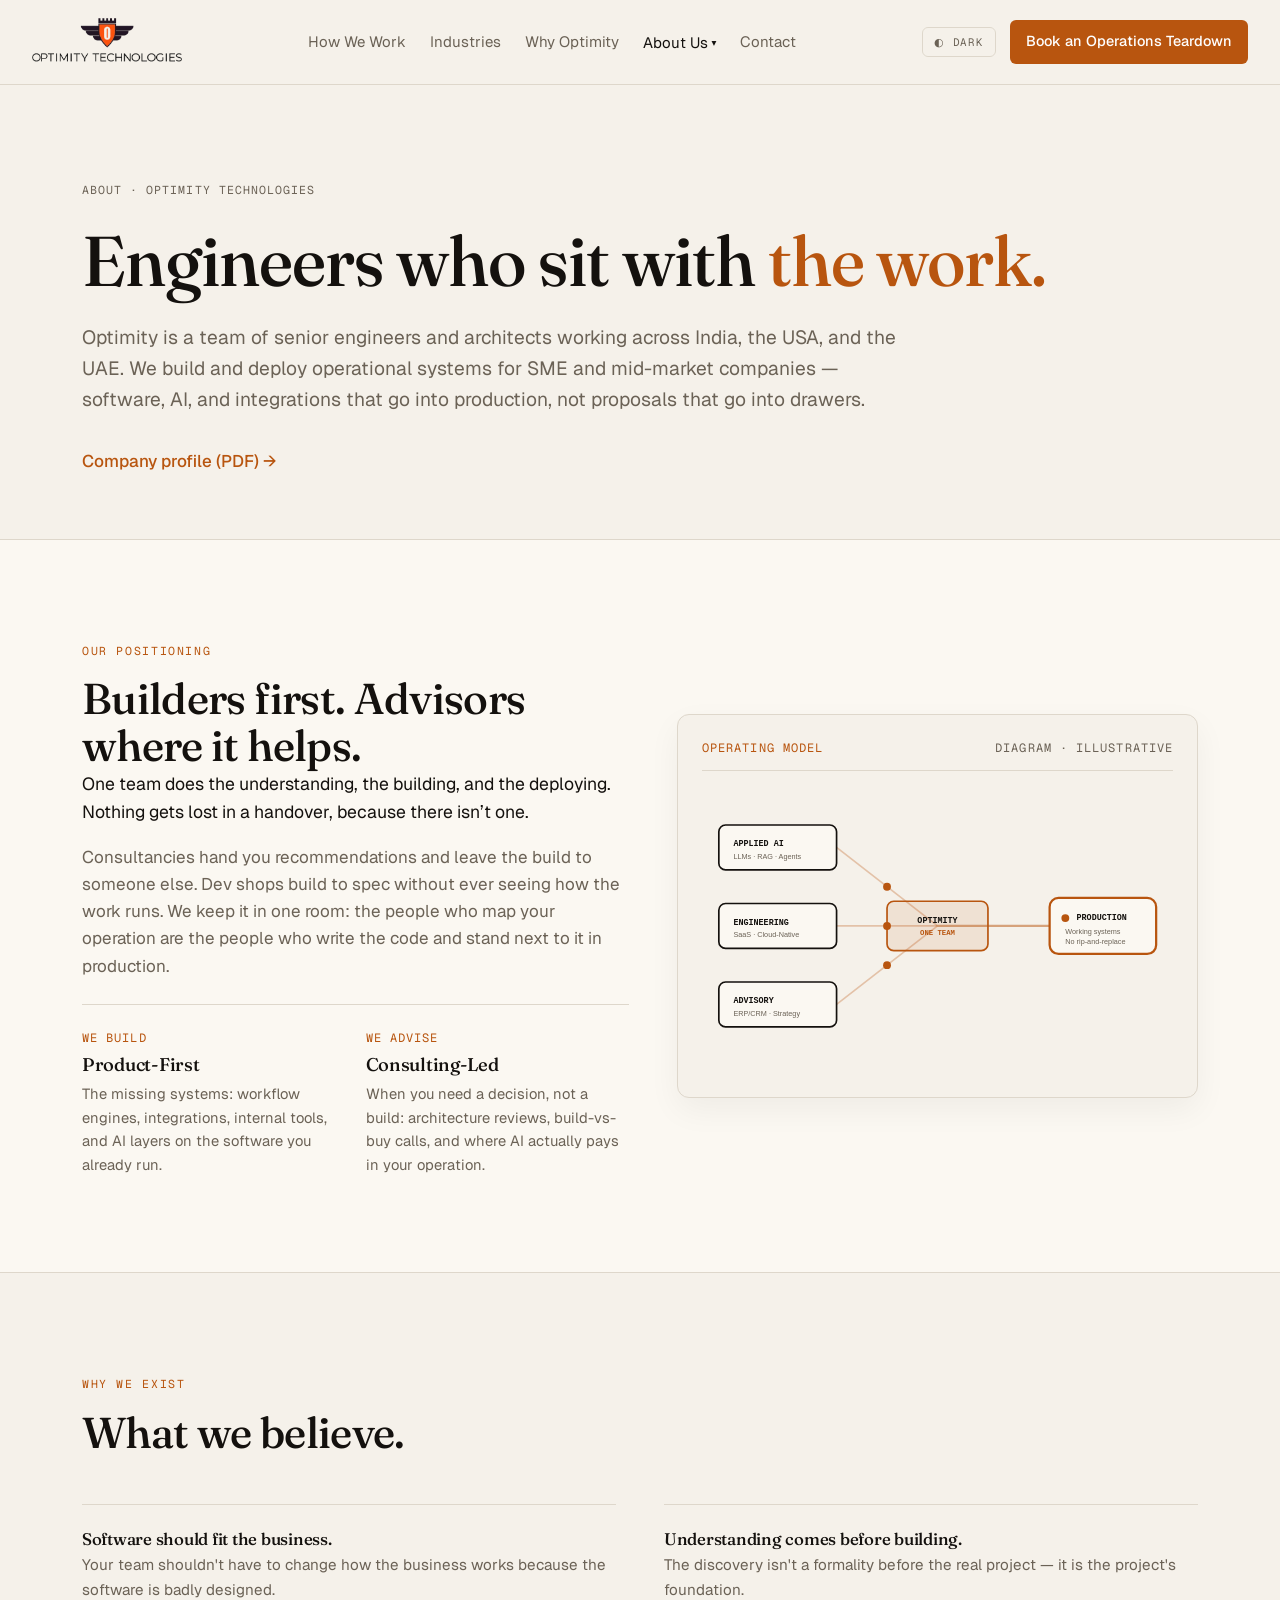
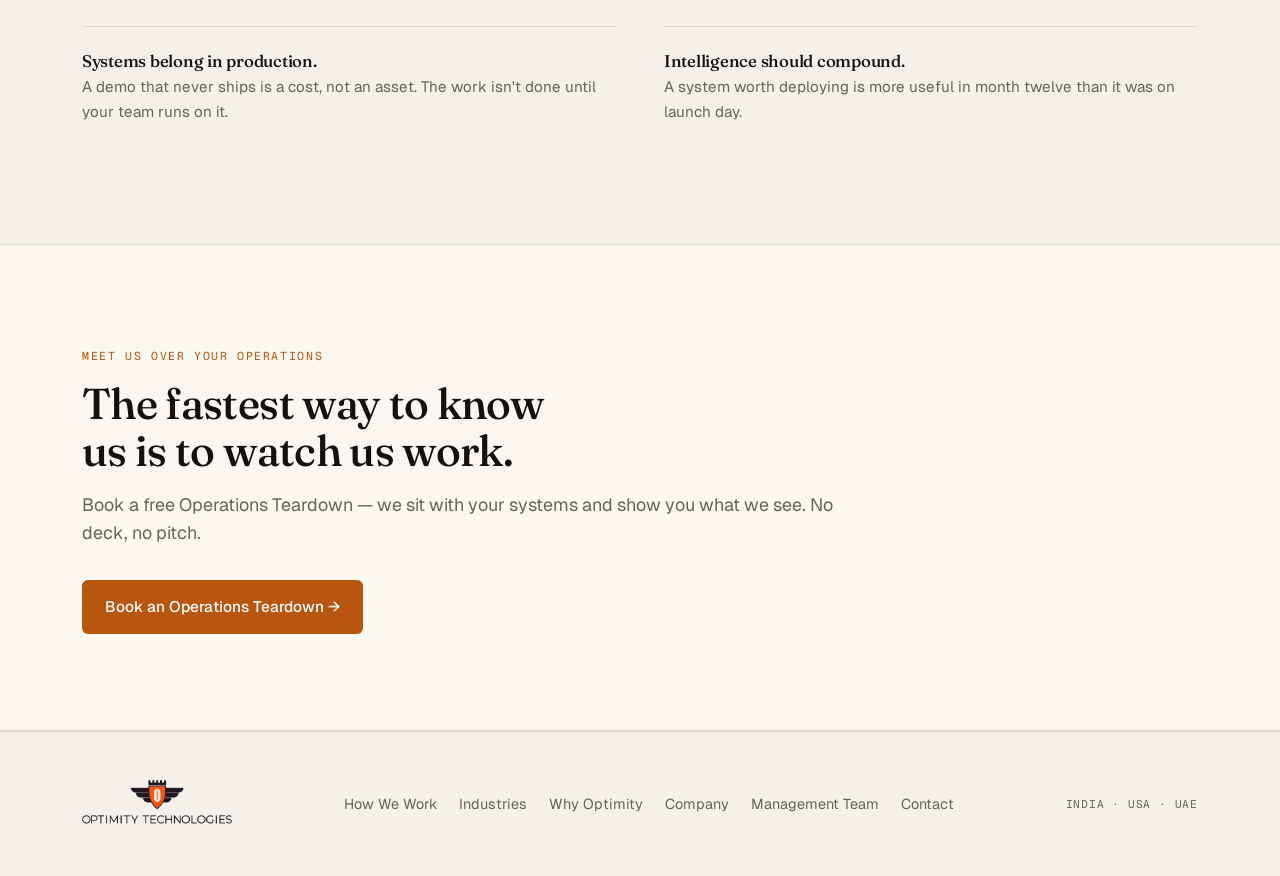
==== commit 1ac616ce: "Update company profile PDF and add cache-busting link parameter" ====
--- a/about.html
+++ b/about.html
@@ -120,7 +120,7 @@
   <div class="eyebrow mono">About · Optimity Technologies</div>
   <h1>Engineers who sit with <span class="accent">the work.</span></h1>
   <p class="lead lead-wide">Optimity is a team of senior engineers and architects working across India, the USA, and the UAE. We build and deploy operational systems for SME and mid-market companies — software, AI, and integrations that go into production, not proposals that go into drawers.</p>
-  <p style="margin-top:16px;"><a class="link-inline" href="/Optimity_Profile_May_2026.pdf">Company profile (PDF) →</a></p>
+  <p style="margin-top:16px;"><a class="link-inline" href="/Optimity_Profile_May_2026.pdf?v=2">Company profile (PDF) →</a></p>
 </div></header>
 
 <!-- POSITIONING & OPERATING MODEL -->
--- a/styles.css
+++ b/styles.css
@@ -103,8 +103,37 @@
 [data-theme="dark"] .brand .logo-dark { display: block; }
 footer.site .brand .logo-light, footer.site .brand .logo-dark { height: 48px; max-width: 160px; }
 .navlinks { display: flex; gap: 24px; align-items: center; justify-content: center; flex-grow: 1; }
-.navlinks a.link { font-size: .94rem; text-decoration: none; color: var(--muted); transition: color var(--dur-short); white-space: nowrap; }
-.navlinks a.link:hover, .navlinks a.link[aria-current="page"] { color: var(--ink); }
+.navlinks a.link, .navlinks .nav-dropdown-trigger { font-size: .94rem; text-decoration: none; color: var(--muted); transition: color var(--dur-short); white-space: nowrap; background: transparent; border: none; font-family: inherit; cursor: pointer; padding: 0; display: inline-flex; align-items: center; gap: 4px; }
+.navlinks a.link:hover, .navlinks a.link[aria-current="page"], .navlinks .nav-dropdown-trigger:hover, .navlinks .nav-dropdown-trigger[aria-current="page"], .nav-dropdown:hover .nav-dropdown-trigger { color: var(--ink); }
+
+/* Dropdown menu */
+.nav-dropdown { position: relative; display: inline-flex; align-items: center; }
+.nav-dropdown .caret { font-size: .65em; transition: transform var(--dur-short); display: inline-block; }
+.nav-dropdown:hover .caret { transform: rotate(180deg); }
+.dropdown-menu {
+  position: absolute; top: 100%; left: 50%; transform: translateX(-50%) translateY(8px);
+  opacity: 0; visibility: hidden; min-width: 170px;
+  background: var(--surface); border: 1px solid var(--hairline); border-radius: var(--r-md);
+  padding: 6px 0; margin-top: 8px;
+  box-shadow: 0 10px 25px -5px rgba(20,17,14,.18);
+  transition: opacity var(--dur-short) var(--ease-out), transform var(--dur-short) var(--ease-out), visibility var(--dur-short);
+  z-index: 100;
+}
+.dropdown-menu::before {
+  content: ""; position: absolute; top: -10px; left: 0; right: 0; height: 10px;
+}
+.nav-dropdown:hover .dropdown-menu, .nav-dropdown:focus-within .dropdown-menu {
+  opacity: 1; visibility: visible; transform: translateX(-50%) translateY(0);
+}
+.dropdown-menu a.dropdown-item {
+  display: block; padding: 9px 18px; font-size: .9rem; color: var(--muted);
+  text-decoration: none; transition: background var(--dur-short), color var(--dur-short);
+  white-space: nowrap; text-align: left;
+}
+.dropdown-menu a.dropdown-item:hover, .dropdown-menu a.dropdown-item[aria-current="page"] {
+  color: var(--ink); background: color-mix(in srgb, var(--hairline) 50%, transparent);
+}
+
 .navactions { display: flex; align-items: center; gap: 14px; flex-shrink: 0; }
 .nav-cb { position: absolute; opacity: 0; pointer-events: none; }
 .menu-btn { display: none; font-size: 1.4rem; line-height: 1; width: 40px; height: 40px; align-items: center; justify-content: center; border: 1px solid var(--hairline); border-radius: var(--r-md); background: transparent; color: var(--ink); cursor: pointer; user-select: none; }
@@ -422,6 +451,13 @@
   }
   .nav-cb:checked ~ .navlinks { display: flex; }
   .navlinks a.link { padding: 14px 0; border-top: 1px solid var(--hairline); font-size: 1rem; white-space: normal; }
+  .nav-dropdown { flex-direction: column; align-items: stretch; width: 100%; border-top: 1px solid var(--hairline); }
+  .navlinks .nav-dropdown-trigger { padding: 14px 0; font-size: 1rem; width: 100%; justify-content: space-between; border-top: none; }
+  .dropdown-menu {
+    position: static; opacity: 1; visibility: visible; transform: none; box-shadow: none;
+    background: transparent; border: none; padding: 0 0 4px 16px; margin: 0; min-width: auto;
+  }
+  .dropdown-menu a.dropdown-item { padding: 10px 0; border-top: 1px dashed var(--hairline); font-size: 0.94rem; }
   .mobile-nav-actions {
     display: flex; align-items: center; justify-content: space-between; gap: 16px;
     padding-top: 18px; margin-top: 4px; border-top: 1px solid var(--hairline); width: 100%;
@@ -607,3 +643,97 @@
   .opsmap-core { order: -1; }
   .opsmap-tcol { flex-direction: row; flex-wrap: wrap; }
 }
+
+/* Management Team Section */
+.team-grid {
+  display: grid;
+  grid-template-columns: repeat(2, 1fr);
+  gap: var(--sp-48);
+  align-items: stretch;
+}
+.team-card {
+  background: var(--surface);
+  border: 1px solid var(--hairline);
+  border-radius: var(--r-lg);
+  padding: var(--sp-32);
+  display: flex;
+  flex-direction: column;
+  gap: var(--sp-24);
+  transition: border-color var(--dur-short);
+}
+.team-card:hover {
+  border-color: color-mix(in srgb, var(--accent) 40%, var(--hairline));
+}
+.team-profile-header {
+  display: flex;
+  gap: var(--sp-24);
+  align-items: center;
+}
+.team-img-wrap {
+  width: 140px;
+  height: 140px;
+  border-radius: 50%;
+  overflow: hidden;
+  flex-shrink: 0;
+  border: 2px solid var(--hairline);
+  background: var(--paper);
+  display: flex;
+  align-items: center;
+  justify-content: center;
+}
+.team-img {
+  width: 100%;
+  height: 100%;
+  object-fit: cover;
+  object-position: center top;
+  display: block;
+}
+.team-avatar-fallback {
+  width: 100%;
+  height: 100%;
+  display: flex;
+  align-items: center;
+  justify-content: center;
+  font-family: var(--serif);
+  font-size: 2.2rem;
+  font-weight: 500;
+  color: var(--accent);
+  background: var(--accent-tint);
+}
+.team-meta {
+  display: flex;
+  flex-direction: column;
+  gap: 6px;
+}
+.team-name {
+  font-family: var(--serif);
+  font-size: 1.45rem;
+  font-weight: 500;
+  line-height: 1.2;
+}
+.team-role {
+  font-family: var(--mono);
+  font-size: .78rem;
+  color: var(--accent);
+  letter-spacing: .06em;
+  text-transform: uppercase;
+}
+.team-bio {
+  font-size: .95rem;
+  color: var(--muted);
+  line-height: 1.6;
+}
+@media (max-width: 840px) {
+  .team-grid {
+    grid-template-columns: 1fr;
+    gap: var(--sp-32);
+  }
+}
+@media (max-width: 480px) {
+  .team-profile-header {
+    flex-direction: column;
+    align-items: flex-start;
+    gap: var(--sp-16);
+  }
+}
+
